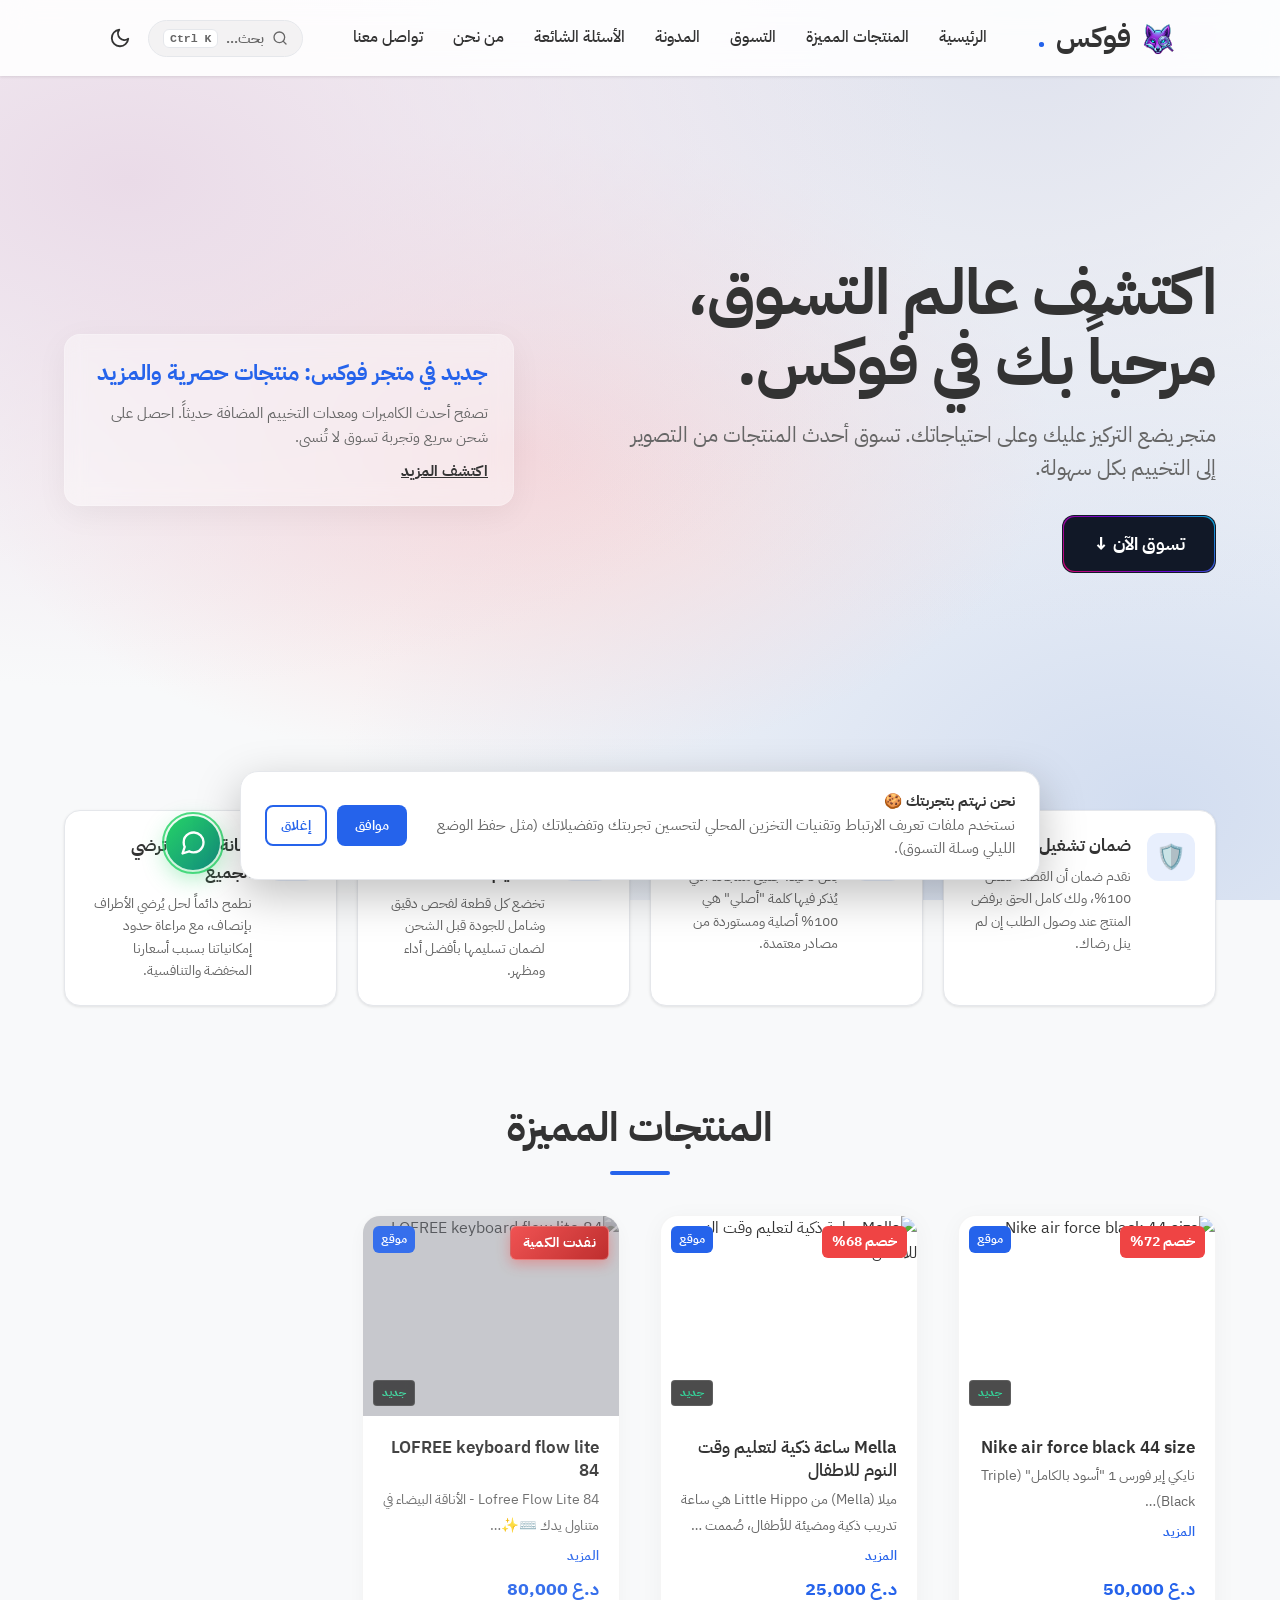
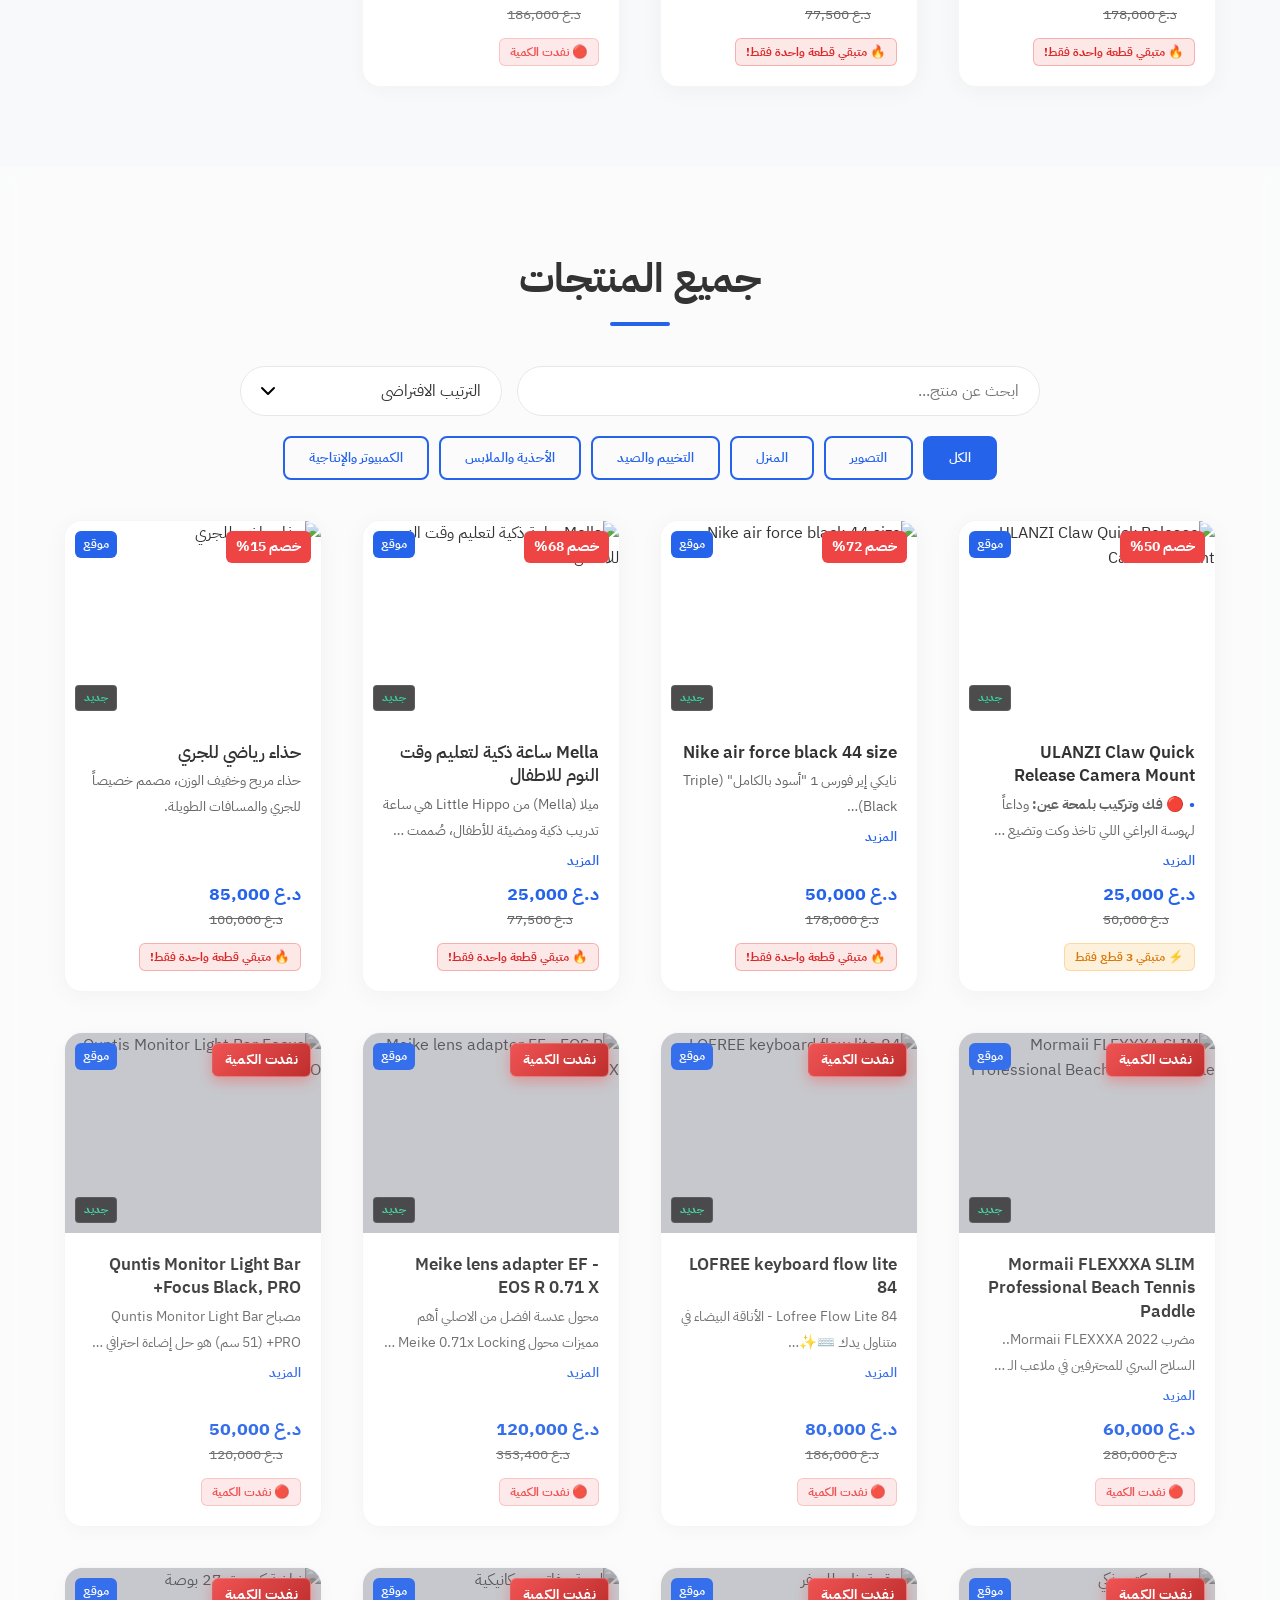
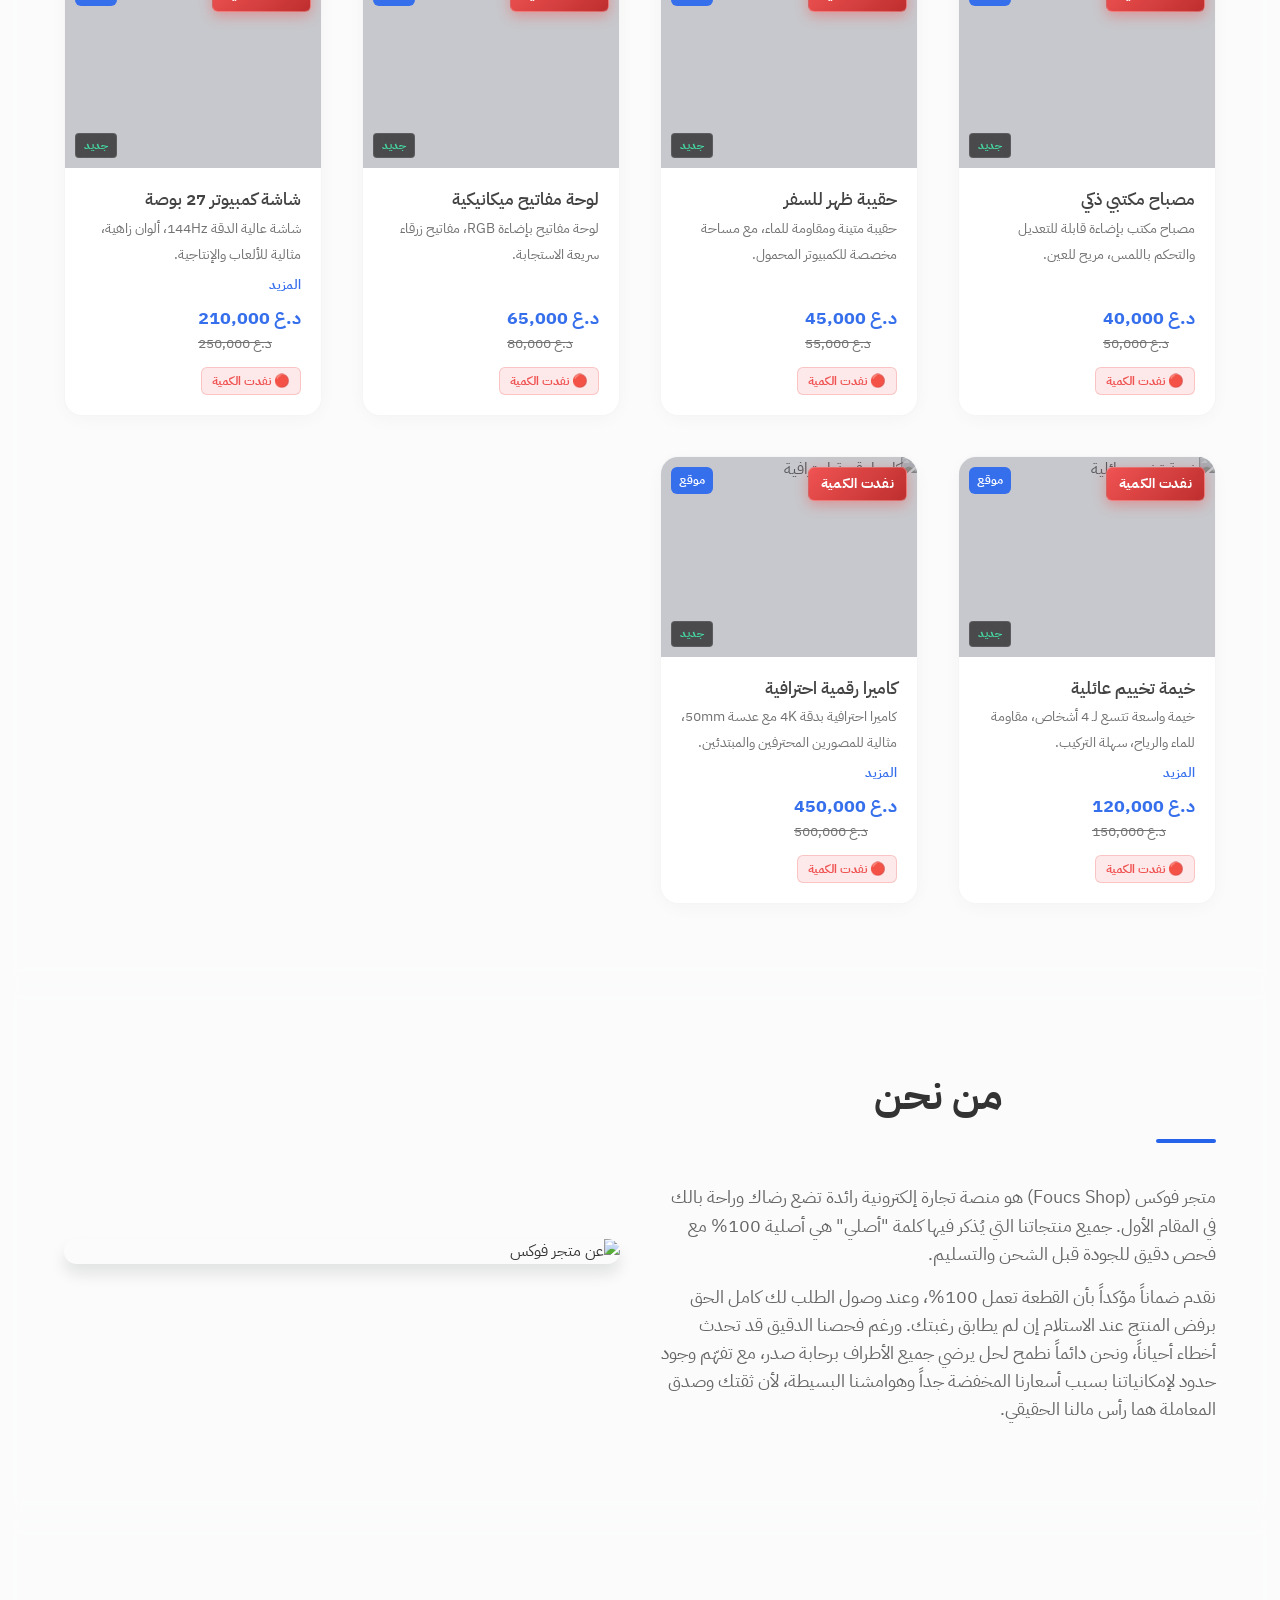
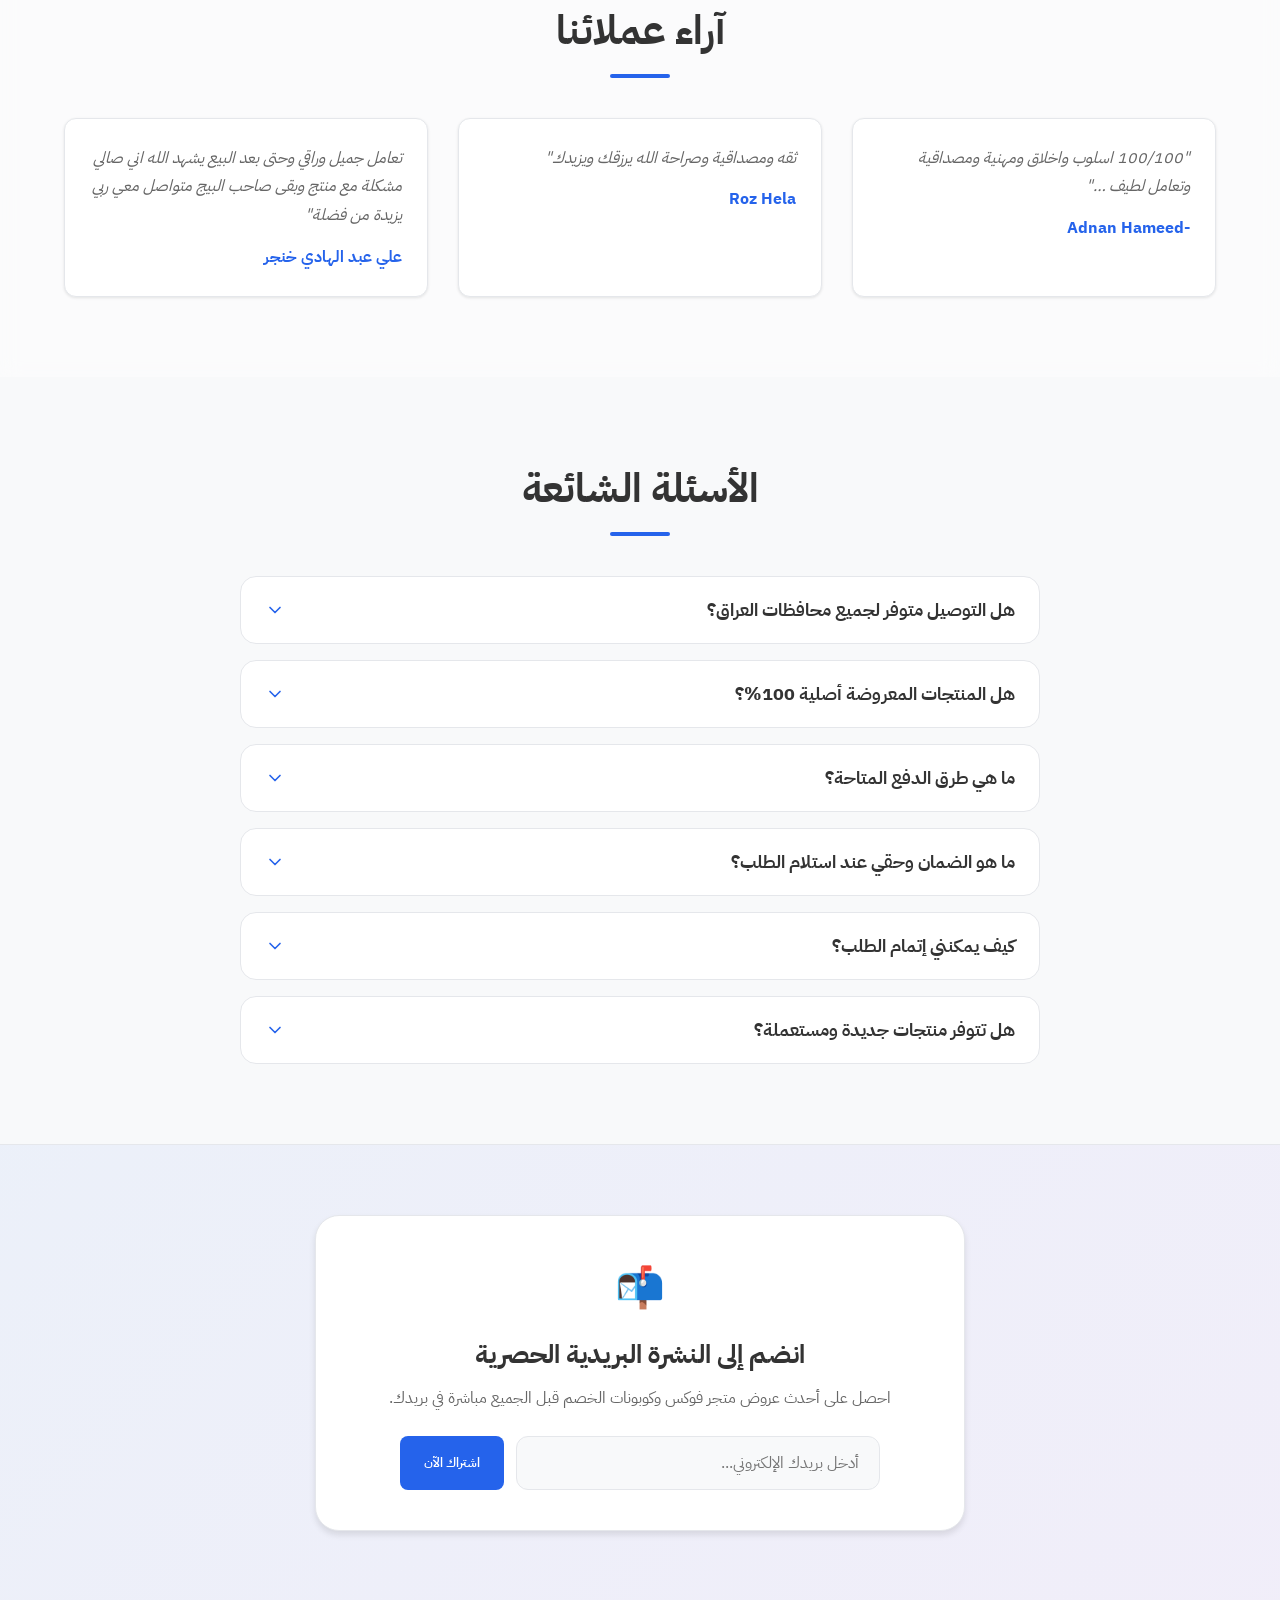
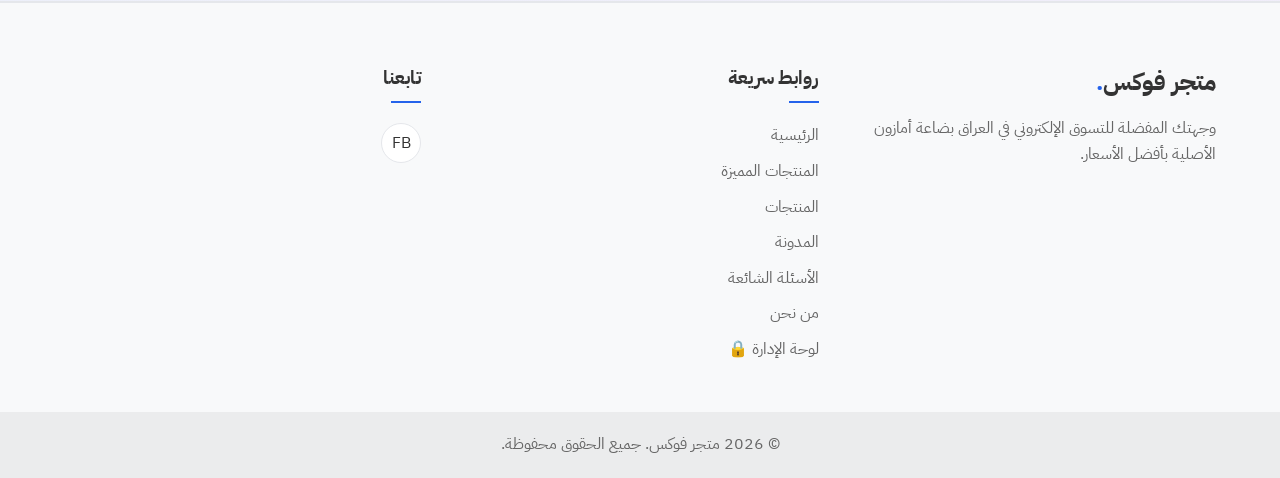
==== index.html @ 9ce16efd "Add files via upload" ====
<!DOCTYPE html>
<html lang="ar" dir="rtl">

<head>
    <meta charset="UTF-8">
    <meta name="viewport" content="width=device-width, initial-scale=1.0">
    <title>متجر فوكس | Foucs Shop</title>

    <!-- SEO & Open Graph Meta Tags -->
    <meta name="description" content="متجر فوكس - وجهتك الأولى للتسوق الإلكتروني للمنزل، التصوير، التخييم، والمزيد.">
    <meta property="og:title" content="متجر فوكس | Foucs Shop">
    <meta property="og:description" content="متجر فوكس - تسوق أفضل المنتجات بأفضل الأسعار.">
    <meta property="og:type" content="website">
    <meta property="og:url" content="https://simon-666.github.io/Focus-Shop/">
    <meta name="google-site-verification" content="uy8H8AykwFee5AGngwOMJOdWFexUXfs8b3LkNHMMaAo" />
    <meta property="og:image" content="https://images.unsplash.com/photo-1472851294608-062f824d29cc?auto=format&fit=crop&w=1200&q=80">

    <link rel="preconnect" href="https://fonts.googleapis.com">
    <link rel="preconnect" href="https://fonts.gstatic.com" crossorigin>
    <link href="https://fonts.googleapis.com/css2?family=IBM+Plex+Sans+Arabic:wght@300;400;500;600;700&display=swap" rel="stylesheet">
    <link rel="stylesheet" href="style.css">

    <!-- Favicon -->
    <link rel="icon" type="image/svg+xml" href="logo.svg">
    <link rel="shortcut icon" href="logo.svg">

    <!-- Inline Theme Script (Prevents flash) -->
    <script>
        (function() {
            var saved = localStorage.getItem('theme');
            if (saved) {
                document.documentElement.setAttribute('data-theme', saved);
            } else if (window.matchMedia && window.matchMedia('(prefers-color-scheme: dark)').matches) {
                document.documentElement.setAttribute('data-theme', 'dark');
            }
        })();
    </script>
</head>

<body>
    <!-- Skip to Content Link -->
    <a href="#main-content" class="skip-to-content">تخطي إلى المحتوى الرئيسي</a>

    <!-- Scroll Progress Bar -->
    <div id="scroll-progress" class="scroll-progress-bar"></div>

    <!-- Loading Overlay -->
    <div id="loader" class="loader-overlay">
        <div class="spinner"></div>
    </div>

    <!-- Navigation -->
    <nav class="navbar">
        <div class="nav-container">
            <a href="#" class="logo">
                <img src="logo.svg" alt="فوكس لوغو" class="nav-logo">
                فوكس<span>.</span>
            </a>

            <input type="checkbox" id="menu-toggle" class="menu-toggle">
            <label for="menu-toggle" class="hamburger" aria-label="القائمة الرئيسية">
                <span></span>
                <span></span>
                <span></span>
            </label>

            <ul class="nav-links">
                <li><a href="index.html#home">الرئيسية</a></li>
                <li><a href="index.html#featured">المنتجات المميزة</a></li>
                <li><a href="index.html#products">التسوق</a></li>
                <li><a href="blog.html">المدونة</a></li>
                <li><a href="#faq">الأسئلة الشائعة</a></li>
                <li><a href="#about">من نحن</a></li>
                <li><a href="https://wa.me/9647747597922" target="_blank" rel="noopener noreferrer">تواصل معنا</a></li>
            </ul>

            <div class="header-actions">
                <button id="search-trigger-btn" class="search-trigger-btn" aria-label="بحث شامل في الموقع">
                    <svg xmlns="http://www.w3.org/2000/svg" width="16" height="16" viewBox="0 0 24 24" fill="none" stroke="currentColor" stroke-width="2" stroke-linecap="round" stroke-linejoin="round">
                        <circle cx="11" cy="11" r="8"></circle>
                        <line x1="21" y1="21" x2="16.65" y2="16.65"></line>
                    </svg>
                    <span>بحث...</span>
                    <kbd class="search-shortcut-badge">Ctrl K</kbd>
                </button>

                <button id="theme-toggle" class="theme-btn" aria-label="تبديل الوضع الليلي">
                    <svg class="sun-icon" xmlns="http://www.w3.org/2000/svg" width="22" height="22" viewBox="0 0 24 24"
                        fill="none" stroke="currentColor" stroke-width="2" stroke-linecap="round" stroke-linejoin="round">
                        <circle cx="12" cy="12" r="5"></circle>
                        <line x1="12" y1="1" x2="12" y2="3"></line>
                        <line x1="12" y1="21" x2="12" y2="23"></line>
                        <line x1="4.22" y1="4.22" x2="5.64" y2="5.64"></line>
                        <line x1="18.36" y1="18.36" x2="19.78" y2="19.78"></line>
                        <line x1="1" y1="12" x2="3" y2="12"></line>
                        <line x1="21" y1="12" x2="23" y2="12"></line>
                        <line x1="4.22" y1="19.78" x2="5.64" y2="18.36"></line>
                        <line x1="18.36" y1="5.64" x2="19.78" y2="4.22"></line>
                    </svg>
                    <svg class="moon-icon" xmlns="http://www.w3.org/2000/svg" width="22" height="22" viewBox="0 0 24 24"
                        fill="none" stroke="currentColor" stroke-width="2" stroke-linecap="round" stroke-linejoin="round">
                        <path d="M21 12.79A9 9 0 1 1 11.21 3 7 7 0 0 0 21 12.79z"></path>
                    </svg>
                </button>
            </div>
        </div>
    </nav>

    <!-- Main Content Wrapper for Skip Link -->
    <main id="main-content">
        <!-- Hero Section -->
        <header id="home" class="hero">
        <div class="hero-container">
            <div class="hero-text">
                <div class="hero-content floating">
                    <h1>اكتشف عالم التسوق،<br>مرحباً بك في فوكس.</h1>
                    <p>متجر يضع التركيز عليك وعلى احتياجاتك. تسوق أحدث المنتجات من التصوير إلى التخييم بكل سهولة.</p>
                    <a href="#products" class="btn btn-glow">تسوق الآن <span>&darr;</span></a>
                </div>
            </div>

            <div class="announcement-banner">
                <h3>جديد في متجر فوكس: منتجات حصرية والمزيد</h3>
                <p>تصفح أحدث الكاميرات ومعدات التخييم المضافة حديثاً. احصل على شحن سريع وتجربة تسوق لا تُنسى.</p>
                <a href="#featured">اكتشف المزيد</a>
            </div>
        </div>
    </header>

    <!-- Trust & Guarantee Section -->
    <section class="trust-section">
        <div class="container">
            <div class="trust-grid">
                <div class="trust-card">
                    <div class="trust-icon-box">🛡️</div>
                    <div class="trust-card-body">
                        <h4>ضمان تشغيل 100%</h4>
                        <p>نقدم ضمان أن القطعة تعمل 100%، ولك كامل الحق برفض المنتج عند وصول الطلب إن لم ينل رضاك.</p>
                    </div>
                </div>
                <div class="trust-card">
                    <div class="trust-icon-box">💎</div>
                    <div class="trust-card-body">
                        <h4>أصلي 100% مضمون</h4>
                        <p>بكل تأكيد، جميع منتجاتنا التي يُذكر فيها كلمة "أصلي" هي 100% أصلية ومستوردة من مصادر معتمدة.</p>
                    </div>
                </div>
                <div class="trust-card">
                    <div class="trust-icon-box">🔍</div>
                    <div class="trust-card-body">
                        <h4>فحص دقيق قبل التسليم</h4>
                        <p>تخضع كل قطعة لفحص دقيق وشامل للجودة قبل الشحن لضمان تسليمها بأفضل أداء ومظهر.</p>
                    </div>
                </div>
                <div class="trust-card">
                    <div class="trust-icon-box">🤝</div>
                    <div class="trust-card-body">
                        <h4>أمانة وحلول ترضي الجميع</h4>
                        <p>نطمح دائماً لحل يُرضي الأطراف بإنصاف، مع مراعاة حدود إمكانياتنا بسبب أسعارنا المخفضة والتنافسية.</p>
                    </div>
                </div>
            </div>
        </div>
    </section>

    <!-- Featured Products -->
    <section id="featured" class="section">
        <div class="container">
            <h2 class="section-title">المنتجات المميزة</h2>
            <div id="featured-grid" class="products-grid featured-grid-static">
                <!-- Dynamically populated by JS -->
            </div>
        </div>
    </section>

    <!-- Main Products Section -->
    <section id="products" class="section bg-light">
        <div class="container">
            <h2 class="section-title">جميع المنتجات</h2>

            <!-- Filter & Search -->
            <div class="shop-controls">
                <div class="search-sort-container">
                    <div class="search-bar">
                        <input type="text" id="search-input" placeholder="ابحث عن منتج...">
                    </div>
                    <div class="sort-bar">
                        <select id="sort-select">
                            <option value="default">الترتيب الافتراضي</option>
                            <option value="price-asc">السعر: من الأقل للأعلى</option>
                            <option value="price-desc">السعر: من الأعلى للأقل</option>
                            <option value="date-desc">الأحدث أولاً</option>
                            <option value="date-asc">الأقدم أولاً</option>
                        </select>
                    </div>
                </div>
                <div id="category-filters" class="category-filters">
                    <!-- Categories added by JS -->
                </div>
            </div>

            <div id="main-products-grid" class="products-grid">
                <!-- Dynamically populated by JS -->
            </div>

            <div id="no-results" class="hidden" style="text-align: center; padding: 2rem; width: 100%;">
                <p>عذراً، لم يتم العثور على منتجات مطابقة لبحثك.</p>
            </div>
        </div>
    </section>

    <!-- About Section -->
    <section id="about" class="section bg-light">
        <div class="container about-container">
            <div class="about-text">
                <h2 class="section-title text-right">من نحن</h2>
                <p>متجر فوكس (Foucs Shop) هو منصة تجارة إلكترونية رائدة تضع رضاك وراحة بالك في المقام الأول. جميع منتجاتنا التي يُذكر فيها كلمة "أصلي" هي أصلية 100% مع فحص دقيق للجودة قبل الشحن والتسليم.</p>
                <p>نقدم ضماناً مؤكداً بأن القطعة تعمل 100%، وعند وصول الطلب لك كامل الحق برفض المنتج عند الاستلام إن لم يطابق رغبتك. ورغم فحصنا الدقيق قد تحدث أخطاء أحياناً، ونحن دائماً نطمح لحل يرضي جميع الأطراف برحابة صدر، مع تفهّم وجود حدود لإمكانياتنا بسبب أسعارنا المخفضة جداً وهوامشنا البسيطة، لأن ثقتك وصدق المعاملة هما رأس مالنا الحقيقي.</p>
            </div>
            <div class="about-image">
                <img src="https://images.unsplash.com/photo-1556742049-0cfed4f6a45d?auto=format&fit=crop&w=600&q=80"
                    alt="عن متجر فوكس" loading="lazy">
            </div>
        </div>
    </section>

    <!-- Testimonials Section -->
    <section id="testimonials" class="section bg-light">
        <div class="container">
            <h2 class="section-title">آراء عملائنا</h2>
            <div class="testimonials-grid">
                <div class="testimonial-card">
                    <p class="testimonial-text">"100/100 اسلوب واخلاق ومهنية ومصداقية وتعامل لطيف …"</p>
                    <div class="testimonial-author">-Adnan Hameed</div>
                </div>
                <div class="testimonial-card">
                    <p class="testimonial-text">ثقه ومصداقية وصراحة الله يرزقك ويزيدك"</p>
                    <div class="testimonial-author">Roz Hela</div>
                </div>
                <div class="testimonial-card">
                    <p class="testimonial-text">تعامل جميل وراقي وحتى بعد البيع يشهد الله اني صالي مشكلة مع منتج وبقى
                        صاحب البيج متواصل معي ربي يزيدة من فضلة"</p>
                    <div class="testimonial-author">علي عبد الهادي خنجر</div>
                </div>
            </div>
        </div>
    </section>

    <!-- FAQ Section -->
    <section id="faq" class="section faq-section">
        <div class="container">
            <h2 class="section-title">الأسئلة الشائعة</h2>
            <div class="faq-grid">
                <div class="faq-item" id="faq-1">
                    <button class="faq-question" aria-expanded="false">
                        <span>هل التوصيل متوفر لجميع محافظات العراق؟</span>
                        <svg class="faq-chevron" xmlns="http://www.w3.org/2000/svg" viewBox="0 0 24 24" fill="none" stroke="currentColor" stroke-width="2" stroke-linecap="round" stroke-linejoin="round">
                            <polyline points="6 9 12 15 18 9"></polyline>
                        </svg>
                    </button>
                    <div class="faq-answer">
                        <div class="faq-answer-inner">
                            نعم، نوفر توصيل سريع وموثوق لجميع محافظات العراق (بغداد، البصرة، أربيل، الموصل، السليمانية، كركوك، النجف، كربلاء، وباقي المحافظات) حتى باب منزلك.
                        </div>
                    </div>
                </div>

                <div class="faq-item" id="faq-2">
                    <button class="faq-question" aria-expanded="false">
                        <span>هل المنتجات المعروضة أصلية 100%؟</span>
                        <svg class="faq-chevron" xmlns="http://www.w3.org/2000/svg" viewBox="0 0 24 24" fill="none" stroke="currentColor" stroke-width="2" stroke-linecap="round" stroke-linejoin="round">
                            <polyline points="6 9 12 15 18 9"></polyline>
                        </svg>
                    </button>
                    <div class="faq-answer">
                        <div class="faq-answer-inner">
                            بكل تأكيد! جميع منتجاتنا التي يتم ذكر كلمة أصلي في مواصفاتها هي 100% أصلية، مع فحص دقيق للجودة قبل الشحن والتسليم لضمان حصولك على أفضل أداء.
                        </div>
                    </div>
                </div>

                <div class="faq-item" id="faq-3">
                    <button class="faq-question" aria-expanded="false">
                        <span>ما هي طرق الدفع المتاحة؟</span>
                        <svg class="faq-chevron" xmlns="http://www.w3.org/2000/svg" viewBox="0 0 24 24" fill="none" stroke="currentColor" stroke-width="2" stroke-linecap="round" stroke-linejoin="round">
                            <polyline points="6 9 12 15 18 9"></polyline>
                        </svg>
                    </button>
                    <div class="faq-answer">
                        <div class="faq-answer-inner">
                            الدفع عند الاستلام متاح لجميع الطلبات في كافة المحافظات لضمان راحة بالك، كما ندعم التحويل المالي عبر زين كاش (Zain Cash) والماستركارد.
                        </div>
                    </div>
                </div>

                <div class="faq-item" id="faq-4">
                    <button class="faq-question" aria-expanded="false">
                        <span>ما هو الضمان وحقي عند استلام الطلب؟</span>
                        <svg class="faq-chevron" xmlns="http://www.w3.org/2000/svg" viewBox="0 0 24 24" fill="none" stroke="currentColor" stroke-width="2" stroke-linecap="round" stroke-linejoin="round">
                            <polyline points="6 9 12 15 18 9"></polyline>
                        </svg>
                    </button>
                    <div class="faq-answer">
                        <div class="faq-answer-inner">
                            نقدم ضماناً حقيقياً أن القطعة تعمل 100%، وفي حال وصول الطلب لك كامل الحق برفض المنتج عند الاستلام إذا لم ينل رضاك. ورغم الفحص الدقيق قد تحدث أخطاء أحياناً؛ ونحن دائماً نطمح ونبادر لحل يرضي جميع الأطراف بإنصاف، مع تفهّم وجود حدود طبيعية لإمكانياتنا نظراً لأسعارنا التنافسية والمخفضة وهوامشنا البسيطة.
                        </div>
                    </div>
                </div>

                <div class="faq-item" id="faq-5">
                    <button class="faq-question" aria-expanded="false">
                        <span>كيف يمكنني إتمام الطلب؟</span>
                        <svg class="faq-chevron" xmlns="http://www.w3.org/2000/svg" viewBox="0 0 24 24" fill="none" stroke="currentColor" stroke-width="2" stroke-linecap="round" stroke-linejoin="round">
                            <polyline points="6 9 12 15 18 9"></polyline>
                        </svg>
                    </button>
                    <div class="faq-answer">
                        <div class="faq-answer-inner">
                            بكل سهولة، اضغط على أي كارت منتج للاطلاع على الصور والتفاصيل، ثم اضغط على زر "شراء الآن عبر واتساب"، وسيتواصل معك فريق خدمة العملاء فوراً لتأكيد العنوان والشحن.
                        </div>
                    </div>
                </div>

                <div class="faq-item" id="faq-6">
                    <button class="faq-question" aria-expanded="false">
                        <span>هل تتوفر منتجات جديدة ومستعملة؟</span>
                        <svg class="faq-chevron" xmlns="http://www.w3.org/2000/svg" viewBox="0 0 24 24" fill="none" stroke="currentColor" stroke-width="2" stroke-linecap="round" stroke-linejoin="round">
                            <polyline points="6 9 12 15 18 9"></polyline>
                        </svg>
                    </button>
                    <div class="faq-answer">
                        <div class="faq-answer-inner">
                            نعم، نوضح حالة كل قطعة بدقة عبر شارات ملونة (جديد / مستخدم) مع ذكر نسبة النظافة وفترة الاستخدام بكل أمانة وشفافية.
                        </div>
                    </div>
                </div>
            </div>
        </div>
    </section>

    <!-- Newsletter Section -->
    <section class="newsletter-section">
        <div class="container">
            <div class="newsletter-card">
                <span class="newsletter-icon">📬</span>
                <h3>انضم إلى النشرة البريدية الحصرية</h3>
                <p>احصل على أحدث عروض متجر فوكس وكوبونات الخصم قبل الجميع مباشرة في بريدك.</p>
                <form id="newsletter-form" class="newsletter-form">
                    <input type="email" id="newsletter-email" class="newsletter-input" placeholder="أدخل بريدك الإلكتروني..." required>
                    <button type="submit" class="btn btn-primary">اشتراك الآن</button>
                </form>
                <div id="newsletter-success" class="newsletter-success"></div>
            </div>
        </div>
    </section>
    </main>

    <!-- Footer -->
    <footer id="contact" class="footer">
        <div class="container footer-content">
            <div class="footer-info">
                <h3>متجر فوكس<span>.</span></h3>
                <p>وجهتك المفضلة للتسوق الإلكتروني في العراق بضاعة أمازون الأصلية بأفضل الأسعار.</p>
            </div>
            <div class="footer-links">
                <h4>روابط سريعة</h4>
                <ul>
                    <li><a href="#home">الرئيسية</a></li>
                    <li><a href="#featured">المنتجات المميزة</a></li>
                    <li><a href="#products">المنتجات</a></li>
                    <li><a href="blog.html">المدونة</a></li>
                    <li><a href="#faq">الأسئلة الشائعة</a></li>
                    <li><a href="#about">من نحن</a></li>
                    <li><a href="javascript:void(0)" onclick="openAdminModal()">لوحة الإدارة 🔒</a></li>
                </ul>
            </div>
            <div class="footer-social">
                <h4>تابعنا</h4>
                <div class="social-icons">
                    <a href="https://www.facebook.com/profile.php?id=61577430766611" target="_blank"
                        rel="noopener noreferrer" aria-label="Facebook">FB</a>
                </div>
            </div>
        </div>
        <div class="footer-bottom">
            <p>&copy; 2026 متجر فوكس. جميع الحقوق محفوظة.</p>
        </div>
    </footer>

    <!-- Back to top button -->
    <a href="#" id="back-to-top" class="back-to-top" aria-label="العودة للأعلى">
        <svg xmlns="http://www.w3.org/2000/svg" width="24" height="24" viewBox="0 0 24 24" fill="none"
            stroke="currentColor" stroke-width="2" stroke-linecap="round" stroke-linejoin="round">
            <path d="M18 15l-6-6-6 6" />
        </svg>
    </a>

    <!-- Floating Contact Button (FAB) -->
    <div id="floating-contact-container" class="floating-contact-container">
        <button id="floating-contact-btn" class="floating-contact-btn" aria-label="تواصل معنا">
            <svg xmlns="http://www.w3.org/2000/svg" width="28" height="28" viewBox="0 0 24 24" fill="none" stroke="currentColor" stroke-width="2" stroke-linecap="round" stroke-linejoin="round">
                <path d="M21 11.5a8.38 8.38 0 0 1-.9 3.8 8.5 8.5 0 0 1-7.6 4.7 8.38 8.38 0 0 1-3.8-.9L3 21l1.9-5.7a8.38 8.38 0 0 1-.9-3.8 8.5 8.5 0 0 1 4.7-7.6 8.38 8.38 0 0 1 3.8-.9h.5a8.48 8.48 0 0 1 8 8v.5z"></path>
            </svg>
        </button>
        <div class="floating-contact-menu">
            <a href="https://wa.me/9647747597922" target="_blank" rel="noopener noreferrer" class="contact-menu-item">
                <span>💬 واتساب فوكس</span>
            </a>
            <a href="tel:+9647747597922" class="contact-menu-item">
                <span>📞 اتصال مباشر</span>
            </a>
            <a href="https://www.facebook.com/profile.php?id=61577430766611" target="_blank" rel="noopener noreferrer" class="contact-menu-item">
                <span>📘 صفحة فيسبوك</span>
            </a>
        </div>
    </div>

    <!-- Cookie Consent Banner -->
    <div id="cookie-banner" class="cookie-banner">
        <div class="cookie-banner-text">
            <strong>نحن نهتم بتجربتك 🍪</strong><br>
            نستخدم ملفات تعريف الارتباط وتقنيات التخزين المحلي لتحسين تجربتك وتفضيلاتك (مثل حفظ الوضع الليلي وسلة التسوق).
        </div>
        <div class="cookie-banner-actions">
            <button id="accept-cookie-btn" class="btn btn-primary" style="padding: 8px 18px; font-size: 0.88rem;">موافق</button>
            <button id="dismiss-cookie-btn" class="btn btn-outline" style="padding: 8px 14px; font-size: 0.88rem;">إغلاق</button>
        </div>
    </div>

    <!-- Full Site Search Modal (Omnibar) -->
    <div id="search-modal-overlay" class="search-modal-overlay"></div>
    <div id="search-modal" class="search-modal" role="dialog" aria-modal="true" aria-label="بحث شامل في الموقع">
        <div class="search-modal-header">
            <svg xmlns="http://www.w3.org/2000/svg" width="22" height="22" viewBox="0 0 24 24" fill="none" stroke="currentColor" stroke-width="2" stroke-linecap="round" stroke-linejoin="round">
                <circle cx="11" cy="11" r="8"></circle>
                <line x1="21" y1="21" x2="16.65" y2="16.65"></line>
            </svg>
            <input type="text" id="search-modal-input" class="search-modal-input" placeholder="ابحث في المنتجات، المقالات، والأسئلة الشائعة..." autocomplete="off">
            <button id="search-modal-close" class="search-modal-close" aria-label="إغلاق">✕</button>
        </div>
        <div id="search-modal-results" class="search-modal-results">
            <!-- Dynamically populated -->
        </div>
    </div>

    <!-- Admin Access Modal with Password Visibility Toggle -->
    <div id="admin-modal-overlay" class="confirm-modal-overlay">
        <div class="confirm-modal-box">
            <div class="confirm-icon-wrap" style="background: rgba(37,99,235,0.12); color: var(--primary-color);">
                <svg xmlns="http://www.w3.org/2000/svg" width="30" height="30" viewBox="0 0 24 24" fill="none" stroke="currentColor" stroke-width="2" stroke-linecap="round" stroke-linejoin="round">
                    <rect x="3" y="11" width="18" height="11" rx="2" ry="2"></rect>
                    <path d="M7 11V7a5 5 0 0 1 10 0v4"></path>
                </svg>
            </div>
            <h3 class="confirm-modal-title">تسجيل دخول الإدارة</h3>
            <p class="confirm-modal-desc">أدخل كلمة المرور للوصول إلى لوحة التحكم بالمنتجات والمدونة:</p>
            <div class="form-group" style="margin-bottom: 20px;">
                <div class="password-field-wrapper">
                    <input type="password" id="admin-pass-input" class="newsletter-input" placeholder="كلمة مرور المدير..." style="direction: ltr; text-align: left;">
                    <button type="button" class="password-toggle-btn" aria-label="إظهار كلمة المرور">
                        <svg xmlns="http://www.w3.org/2000/svg" width="18" height="18" viewBox="0 0 24 24" fill="none" stroke="currentColor" stroke-width="2" stroke-linecap="round" stroke-linejoin="round">
                            <path d="M1 12s4-8 11-8 11 8 11 8-4 8-11 8-11-8-11-8z"/>
                            <circle cx="12" cy="12" r="3"/>
                        </svg>
                    </button>
                </div>
            </div>
            <div class="confirm-modal-actions">
                <button type="button" id="admin-login-submit" class="btn btn-primary" style="flex:1;">دخول</button>
                <button type="button" onclick="closeAdminModal()" class="btn btn-outline" style="flex:1;">إلغاء</button>
            </div>
        </div>
    </div>

    <script>
        function openAdminModal() {
            var overlay = document.getElementById('admin-modal-overlay');
            if (overlay) {
                overlay.classList.add('active');
                document.body.style.overflow = 'hidden';
                var passInput = document.getElementById('admin-pass-input');
                if (passInput) {
                    passInput.value = '';
                    setTimeout(function() { passInput.focus(); }, 60);
                }
                if (window.initPasswordToggles) window.initPasswordToggles();
            }
        }
        function closeAdminModal() {
            var overlay = document.getElementById('admin-modal-overlay');
            if (overlay) {
                overlay.classList.remove('active');
                document.body.style.overflow = '';
            }
        }
        document.addEventListener('DOMContentLoaded', function() {
            var submitBtn = document.getElementById('admin-login-submit');
            var passInput = document.getElementById('admin-pass-input');
            if (submitBtn && passInput) {
                function checkPass() {
                    // Quick check or direct access
                    if (passInput.value === 'admin' || passInput.value === '1234' || passInput.value === 'focus' || passInput.value === '') {
                        window.location.href = 'admin/index.html';
                    } else {
                        alert('كلمة المرور غير صحيحة.');
                    }
                }
                submitBtn.addEventListener('click', checkPass);
                passInput.addEventListener('keydown', function(e) {
                    if (e.key === 'Enter') checkPass();
                });
            }
        });
    </script>

    <!-- Product Detail Popup -->
    <div id="product-popup-overlay" class="popup-overlay"></div>
    <div id="product-popup" class="product-popup" role="dialog" aria-modal="true"></div>

    <!-- Scripts -->
    <script src="products.js"></script>
    <script src="blogs.js"></script>
    <script src="script.js"></script>
</body>

</html>
---- style.css ----
/* ==============================
   CSS Variables & Theming
   ============================== */
:root {
    /* Light Mode (Default) */
    --bg-color: #ffffff;
    --bg-alt: #f8f9fa;
    --text-main: #333333;
    --text-muted: #666666;
    --primary-color: #2563eb;
    --primary-hover: #1d4ed8;
    --secondary-color: #10b981;
    --card-bg: #ffffff;
    --border-color: #e5e7eb;
    --shadow-sm: 0 1px 3px rgba(0, 0, 0, 0.1);
    --shadow-md: 0 4px 6px rgba(0, 0, 0, 0.1);
    --shadow-lg: 0 10px 15px rgba(0, 0, 0, 0.1);
    --transition: all 0.3s ease;
    --hero-bg: radial-gradient(at 10% 20%, rgba(234, 219, 232, 1) 0px, transparent 50%),
               radial-gradient(at 80% 0%, rgba(222, 225, 237, 1) 0px, transparent 50%),
               radial-gradient(at 40% 50%, rgba(246, 213, 215, 1) 0px, transparent 50%),
               radial-gradient(at 90% 90%, rgba(210, 221, 240, 1) 0px, transparent 50%),
               #f8f9fa;
}

[data-theme="dark"] {
    /* Dark Mode */
    --bg-color: #111827;
    --bg-alt: #1f2937;
    --text-main: #f9fafb;
    --text-muted: #9ca3af;
    --primary-color: #3b82f6;
    --primary-hover: #60a5fa;
    --secondary-color: #34d399;
    --card-bg: #1f2937;
    --border-color: #374151;
    --shadow-sm: 0 1px 3px rgba(0, 0, 0, 0.3);
    --shadow-md: 0 4px 6px rgba(0, 0, 0, 0.4);
    --shadow-lg: 0 10px 15px rgba(0, 0, 0, 0.5);
    --hero-bg: radial-gradient(at 10% 20%, rgba(49, 39, 74, 1) 0px, transparent 50%),
               radial-gradient(at 80% 0%, rgba(35, 43, 66, 1) 0px, transparent 50%),
               radial-gradient(at 40% 50%, rgba(68, 38, 55, 1) 0px, transparent 50%),
               radial-gradient(at 90% 90%, rgba(25, 41, 64, 1) 0px, transparent 50%),
               #111827;
}

/* ==============================
   Base Styles & Reset
   ============================== */
* {
    margin: 0;
    padding: 0;
    box-sizing: border-box;
    font-family: 'IBM Plex Sans Arabic', sans-serif;
}

html {
    scroll-behavior: smooth;
}

body {
    background: var(--hero-bg);
    background-attachment: fixed;
    color: var(--text-main);
    line-height: 1.6;
    transition: background var(--transition), color var(--transition);
}

a {
    text-decoration: none;
    color: inherit;
}

ul {
    list-style: none;
}

img {
    max-width: 100%;
    height: auto;
    display: block;
}

.container {
    width: 90%;
    max-width: 1200px;
    margin: 0 auto;
}

.section {
    padding: 80px 0;
}

.section-title {
    text-align: center;
    font-size: 2.5rem;
    margin-bottom: 40px;
    font-weight: 700;
    position: relative;
    padding-bottom: 15px;
    font-family: 'IBM Plex Sans Arabic', sans-serif;
}

.section-title::after {
    content: '';
    position: absolute;
    bottom: 0;
    left: 50%;
    transform: translateX(-50%);
    width: 60px;
    height: 4px;
    background-color: var(--primary-color);
    border-radius: 2px;
}

.section-title.text-right::after {
    left: auto;
    right: 0;
    transform: none;
}

.bg-light {
    background: rgba(255, 255, 255, 0.4);
    backdrop-filter: blur(10px);
    -webkit-backdrop-filter: blur(10px);
}

[data-theme="dark"] .bg-light {
    background: rgba(0, 0, 0, 0.2);
}

/* ==============================
   Elegant Animations
   ============================== */
.reveal {
    opacity: 0;
    transform: translateY(30px);
    transition: opacity 0.8s ease, transform 0.8s cubic-bezier(0.16, 1, 0.3, 1);
    visibility: hidden; /* Added to prevent interaction while hidden */
}

.reveal.reveal-visible {
    opacity: 1;
    transform: translateY(0);
    visibility: visible;
}

.delay-1 { transition-delay: 0.1s; }
.delay-2 { transition-delay: 0.2s; }
.delay-3 { transition-delay: 0.3s; }
.delay-4 { transition-delay: 0.4s; }

@keyframes floating {
    0% { transform: translateY(0px); }
    50% { transform: translateY(-10px); }
    100% { transform: translateY(0px); }
}

.floating {
    animation: floating 3s ease-in-out infinite;
}

.hover-lift {
    transition: transform 0.3s ease, box-shadow 0.3s ease;
}

.hover-lift:hover {
    transform: translateY(-5px);
    box-shadow: var(--shadow-lg);
}


.hidden {
    display: none !important;
}

/* ==============================
   Buttons
   ============================== */
.btn {
    display: inline-block;
    padding: 10px 24px;
    border-radius: 8px;
    font-weight: 600;
    text-align: center;
    cursor: pointer;
    transition: var(--transition);
    border: none;
}

.btn-primary {
    background-color: var(--primary-color);
    color: white;
}

.btn-primary:hover {
    background-color: var(--primary-hover);
    transform: translateY(-2px);
    box-shadow: var(--shadow-md);
}

.btn-glow {
    background: #111827;
    color: white;
    border: 1px solid transparent;
    border-radius: 12px;
    padding: 14px 30px;
    font-weight: 700;
    font-size: 1.1rem;
    position: relative;
    z-index: 1;
    overflow: hidden;
}

.btn-glow::before {
    content: '';
    position: absolute;
    top: -2px; left: -2px; right: -2px; bottom: -2px;
    background: linear-gradient(45deg, #ff007a, #7a00ff, #00d2ff);
    z-index: -1;
    border-radius: 14px;
    transition: opacity 0.3s;
    opacity: 0.8;
}

.btn-glow::after {
    content: '';
    position: absolute;
    top: 1px; left: 1px; right: 1px; bottom: 1px;
    background: #111827;
    border-radius: 11px;
    z-index: -1;
    transition: background 0.3s;
}

.btn-glow:hover::before {
    opacity: 1;
}

.btn-glow:hover::after {
    background: #1f2937;
}

[data-theme="dark"] .btn-glow {
    background: #f9fafb;
    color: #111827;
}

[data-theme="dark"] .btn-glow::after {
    background: #f9fafb;
}

[data-theme="dark"] .btn-glow:hover::after {
    background: #e5e7eb;
}

.btn-outline {
    background-color: transparent;
    border: 2px solid var(--primary-color);
    color: var(--primary-color);
}

.btn-outline:hover,
.btn-outline.active {
    background-color: var(--primary-color);
    color: white;
}

/* ==============================
   Loader
   ============================== */
.loader-overlay {
    position: fixed;
    top: 0;
    left: 0;
    width: 100%;
    height: 100%;
    background-color: var(--bg-color);
    display: flex;
    justify-content: center;
    align-items: center;
    z-index: 9999;
    transition: opacity 0.5s ease;
}

.spinner {
    width: 50px;
    height: 50px;
    border: 5px solid var(--border-color);
    border-top-color: var(--primary-color);
    border-radius: 50%;
    animation: spin 1s linear infinite;
}

@keyframes spin {
    to {
        transform: rotate(360deg);
    }
}

/* ==============================
   Navigation
   ============================== */
.navbar {
    position: fixed;
    top: 0;
    left: 0;
    width: 100%;
    background-color: rgba(255, 255, 255, 0.88);
    backdrop-filter: blur(14px);
    -webkit-backdrop-filter: blur(14px);
    box-shadow: var(--shadow-sm);
    z-index: 1000;
    transition: background-color var(--transition), box-shadow var(--transition), padding var(--transition);
}

[data-theme="dark"] .navbar {
    background-color: rgba(17, 24, 39, 0.88);
}

.navbar.scrolled {
    box-shadow: 0 4px 20px rgba(0, 0, 0, 0.12);
}

.nav-container {
    display: flex;
    justify-content: space-between;
    align-items: center;
    padding: 15px 5%;
    max-width: 1200px;
    margin: 0 auto;
}

.logo {
    font-size: 1.8rem;
    font-weight: 800;
    color: var(--text-main);
    display: flex;
    align-items: center;
    gap: 10px;
}

.nav-logo {
    height: 35px;
    width: auto;
    object-fit: contain;
}

.logo span {
    color: var(--primary-color);
}

.nav-links {
    display: flex;
    gap: 30px;
    align-items: center;
}

.nav-links a {
    font-weight: 500;
    transition: color var(--transition);
}

.nav-links a:hover {
    color: var(--primary-color);
}

/* Mobile Menu Toggle & Hamburger (CSS Only) */
.menu-toggle {
    display: none;
}

.hamburger {
    display: none;
    flex-direction: column;
    justify-content: space-between;
    width: 30px;
    height: 21px;
    cursor: pointer;
    z-index: 1001;
}

.hamburger span {
    display: block;
    height: 3px;
    width: 100%;
    background-color: var(--text-main);
    border-radius: 3px;
    transition: var(--transition);
}

/* Theme Toggle Button */
.theme-btn {
    background: none;
    border: none;
    color: var(--text-main);
    cursor: pointer;
    display: flex;
    align-items: center;
    justify-content: center;
    padding: 5px;
}

[data-theme="dark"] .moon-icon {
    display: none;
}

[data-theme="light"] .sun-icon {
    display: none;
}

:root:not([data-theme="dark"]) .sun-icon {
    display: none;
}

/* ==============================
   Hero Section
   ============================== */
.hero {
    min-height: 80vh;
    display: flex;
    align-items: center;
    justify-content: center;
    text-align: right;
    background: transparent;
    color: var(--text-main);
    padding: 0 5%;
    margin-top: 60px;
    /* Offset for navbar */
    position: relative;
    overflow: hidden;
}

.hero-container {
    display: flex;
    flex-direction: column;
    align-items: flex-start;
    max-width: 1200px;
    width: 100%;
    gap: 30px;
}

@media (min-width: 992px) {
    .hero-container {
        flex-direction: row;
        align-items: center;
        justify-content: space-between;
    }
}

.hero-text {
    flex: 1;
    max-width: 600px;
}

.hero-content h1 {
    font-size: clamp(3rem, 5vw, 5.5rem);
    font-weight: 800;
    line-height: 1.1;
    margin-bottom: 20px;
    letter-spacing: -1px;
    animation: fadeInDown 1s ease;
    color: var(--text-main);
}

.hero-content p {
    font-size: 1.3rem;
    margin-bottom: 30px;
    color: var(--text-muted);
    animation: fadeInUp 1s ease 0.3s backwards;
}

.announcement-banner {
    background: rgba(255, 255, 255, 0.4);
    backdrop-filter: blur(10px);
    -webkit-backdrop-filter: blur(10px);
    border: 1px solid rgba(255, 255, 255, 0.2);
    padding: 20px 25px;
    border-radius: 16px;
    flex: 1;
    max-width: 450px;
    box-shadow: 0 8px 32px rgba(0, 0, 0, 0.05);
    animation: fadeInUp 1s ease 0.5s backwards;
    text-align: right;
}

[data-theme="dark"] .announcement-banner {
    background: rgba(0, 0, 0, 0.4);
    border: 1px solid rgba(255, 255, 255, 0.05);
}

.announcement-banner h3 {
    color: var(--primary-color);
    margin-bottom: 10px;
    font-family: 'IBM Plex Sans Arabic', sans-serif;
    font-size: 1.4rem;
}

.announcement-banner p {
    font-size: 0.95rem;
    color: var(--text-muted);
    margin-bottom: 10px;
}

.announcement-banner a {
    color: var(--text-main);
    font-weight: 700;
    text-decoration: underline;
    font-size: 0.95rem;
}

@keyframes fadeInDown {
    from {
        opacity: 0;
        transform: translateY(-30px);
    }

    to {
        opacity: 1;
        transform: translateY(0);
    }
}

@keyframes fadeInUp {
    from {
        opacity: 0;
        transform: translateY(30px);
    }

    to {
        opacity: 1;
        transform: translateY(0);
    }
}

/* ==============================
   Trust & Guarantee Section
   ============================== */
.trust-section {
    padding: 30px 0 10px;
}

.trust-grid {
    display: grid;
    grid-template-columns: repeat(1, 1fr);
    gap: 20px;
}

@media (min-width: 640px) {
    .trust-grid {
        grid-template-columns: repeat(2, 1fr);
    }
}

@media (min-width: 1024px) {
    .trust-grid {
        grid-template-columns: repeat(4, 1fr);
    }
}

.trust-card {
    background: var(--card-bg);
    border: 1px solid var(--border-color);
    border-radius: 16px;
    padding: 22px 20px;
    display: flex;
    align-items: flex-start;
    gap: 16px;
    box-shadow: var(--shadow-sm);
    transition: transform 0.3s ease, box-shadow 0.3s ease, border-color 0.3s ease;
}

.trust-card:hover {
    transform: translateY(-4px);
    box-shadow: var(--shadow-md);
    border-color: var(--primary-color);
}

.trust-icon-box {
    width: 48px;
    height: 48px;
    border-radius: 12px;
    background: rgba(37, 99, 235, 0.1);
    color: var(--primary-color);
    display: flex;
    align-items: center;
    justify-content: center;
    font-size: 1.5rem;
    flex-shrink: 0;
}

[data-theme="dark"] .trust-icon-box {
    background: rgba(59, 130, 246, 0.18);
}

.trust-card-body h4 {
    font-size: 1.05rem;
    font-weight: 700;
    margin-bottom: 6px;
    color: var(--text-main);
}

.trust-card-body p {
    font-size: 0.88rem;
    color: var(--text-muted);
    line-height: 1.6;
}

/* Guarantee badge inside Product Popup */
.popup-guarantee-badge {
    background: linear-gradient(135deg, rgba(16, 185, 129, 0.08), rgba(37, 99, 235, 0.08));
    border: 1px solid rgba(16, 185, 129, 0.25);
    border-radius: 12px;
    padding: 12px 14px;
    display: flex;
    align-items: center;
    gap: 12px;
    font-size: 0.86rem;
    line-height: 1.55;
    color: var(--text-main);
}

.popup-guarantee-badge strong {
    color: #059669;
}

[data-theme="dark"] .popup-guarantee-badge {
    background: linear-gradient(135deg, rgba(16, 185, 129, 0.15), rgba(59, 130, 246, 0.15));
    border-color: rgba(52, 211, 153, 0.3);
}

[data-theme="dark"] .popup-guarantee-badge strong {
    color: #34d399;
}

/* ==============================
   Products Section
   ============================== */
.shop-controls {
    display: flex;
    flex-direction: column;
    gap: 20px;
    margin-bottom: 40px;
}

.search-sort-container {
    display: flex;
    gap: 15px;
    width: 100%;
    max-width: 800px;
    margin: 0 auto;
}

.search-bar {
    flex: 2;
    max-width: none;
    margin: 0;
}

.sort-bar {
    flex: 1;
}

.search-bar input,
.sort-bar select {
    width: 100%;
    padding: 12px 20px;
    border: 1px solid var(--border-color);
    border-radius: 25px;
    background-color: var(--card-bg);
    color: var(--text-main);
    font-size: 1rem;
    outline: none;
    transition: var(--transition);
}

.sort-bar select {
    cursor: pointer;
    appearance: none;
    background-image: url("data:image/svg+xml,%3Csvg xmlns='http://www.w3.org/2000/svg' width='24' height='24' viewBox='0 0 24 24' fill='none' stroke='currentColor' stroke-width='2' stroke-linecap='round' stroke-linejoin='round'%3E%3Cpath d='m6 9 6 6 6-6'/%3E%3C/svg%3E");
    background-repeat: no-repeat;
    background-position: left 15px center;
    padding-left: 45px;
}

.search-bar input:focus,
.sort-bar select:focus {
    border-color: var(--primary-color);
    box-shadow: 0 0 0 3px rgba(37, 99, 235, 0.2);
}

@media (max-width: 640px) {
    .search-sort-container {
        flex-direction: column;
    }
}

.category-filters {
    display: flex;
    flex-wrap: wrap;
    justify-content: center;
    gap: 10px;
}

/* CSS Grid for Products */
.products-grid {
    display: grid;
    grid-template-columns: repeat(1, 1fr);
    gap: 40px;
}

@media (min-width: 640px) {
    .products-grid {
        grid-template-columns: repeat(2, 1fr);
    }
}

@media (min-width: 992px) {
    .products-grid {
        grid-template-columns: repeat(3, 1fr);
    }
}

@media (min-width: 1200px) {
    .products-grid {
        grid-template-columns: repeat(4, 1fr);
    }
}

/* Featured Grid Static (rotates every 4s with fade) */
.featured-grid-static {
    opacity: 1;
    transition: opacity 0.5s ease;
}

/* Limit to 3 columns max for featured */
@media (min-width: 1200px) {
    .featured-grid-static {
        grid-template-columns: repeat(4, 1fr);
        max-width: 1200px;
        margin: 0 auto;
    }
}




/* Product Card */
.product-card {
    background-color: var(--card-bg);
    border-radius: 18px;
    overflow: hidden;
    box-shadow: 0 4px 24px rgba(0, 0, 0, 0.04);
    transition: var(--transition);
    border: 1px solid rgba(0, 0, 0, 0.04);
    display: flex;
    flex-direction: column;
    height: 100%;
}

.product-card:hover {
    transform: translateY(-4px);
    box-shadow: 0 12px 32px rgba(0, 0, 0, 0.08);
}

.product-image {
    width: 100%;
    height: 200px;
    overflow: hidden;
    position: relative;
    background-color: transparent;
}

.product-image img {
    width: 100%;
    height: 100%;
    object-fit: cover;
    transition: transform 0.5s ease;
}

.product-image.no-crop {
    background-color: #ffffff;
    display: flex;
    align-items: center;
    justify-content: center;
}

.product-image.no-crop img {
    object-fit: contain;
}

.product-card:hover .product-image img {
    transform: scale(1.05);
}

.product-info {
    padding: 20px;
    display: flex;
    flex-direction: column;
    flex-grow: 1;
}

.product-title {
    font-size: 1.05rem;
    font-weight: 600;
    margin-bottom: 4px;
    line-height: 1.4;
    word-break: break-word;
}

.product-desc {
    color: var(--text-muted);
    font-size: 0.9rem;
    line-height: 1.8;
    margin-bottom: 4px;
    display: -webkit-box;
    -webkit-line-clamp: 2;
    -webkit-box-orient: vertical;
    overflow: hidden;
    white-space: pre-wrap;
}

.product-desc.expanded {
    -webkit-line-clamp: unset;
}

.read-more-btn {
    background: none;
    border: none;
    color: var(--primary-color);
    cursor: pointer;
    padding: 0;
    font-size: 0.8rem;
    font-weight: 600;
    margin-bottom: 10px;
    text-align: right;
}

.product-meta {
    display: flex;
    flex-direction: column;
    align-items: flex-start;
    gap: 6px;
    margin-top: auto;
    width: 100%;
}

.product-price {
    font-size: 1.1rem;
    font-weight: 700;
    color: var(--primary-color);
    direction: ltr;
}

.no-results {
    text-align: center;
    padding: 40px;
    font-size: 1.2rem;
    color: var(--text-muted);
}

/* ==============================
   About Section
   ============================== */
.about-container {
    display: flex;
    flex-direction: column;
    gap: 40px;
    align-items: center;
}

@media (min-width: 768px) {
    .about-container {
        flex-direction: row;
    }

    .about-text,
    .about-image {
        flex: 1;
    }
}

.about-text p {
    margin-bottom: 15px;
    font-size: 1.1rem;
    color: var(--text-muted);
}

.about-image img {
    border-radius: 15px;
    box-shadow: var(--shadow-lg);
}

/* ==============================
   Footer
   ============================== */
.footer {
    background-color: var(--bg-alt);
    border-top: 1px solid var(--border-color);
    padding-top: 60px;
}

.footer-content {
    display: grid;
    grid-template-columns: 1fr;
    gap: 40px;
    margin-bottom: 40px;
}

@media (min-width: 768px) {
    .footer-content {
        grid-template-columns: repeat(3, 1fr);
    }
}

.footer-info h3 {
    font-size: 1.5rem;
    margin-bottom: 15px;
}

.footer-info h3 span {
    color: var(--primary-color);
}

.footer-info p {
    color: var(--text-muted);
}

.footer-links h4,
.footer-social h4 {
    font-size: 1.2rem;
    margin-bottom: 20px;
    position: relative;
    padding-bottom: 10px;
}

.footer-links h4::after,
.footer-social h4::after {
    content: '';
    position: absolute;
    bottom: 0;
    right: 0;
    /* Right for RTL */
    width: 30px;
    height: 2px;
    background-color: var(--primary-color);
}

.footer-links ul li {
    margin-bottom: 10px;
}

.footer-links ul li a {
    color: var(--text-muted);
    transition: color var(--transition);
}

.footer-links ul li a:hover {
    color: var(--primary-color);
}

.social-icons {
    display: flex;
    gap: 15px;
}

.social-icons a {
    display: flex;
    align-items: center;
    justify-content: center;
    width: 40px;
    height: 40px;
    background-color: var(--card-bg);
    border: 1px solid var(--border-color);
    border-radius: 50%;
    color: var(--text-main);
    transition: var(--transition);
}

.social-icons a:hover {
    background-color: var(--primary-color);
    color: white;
    border-color: var(--primary-color);
    transform: translateY(-3px);
}

.footer-bottom {
    text-align: center;
    padding: 20px;
    background-color: rgba(0, 0, 0, 0.05);
    color: var(--text-muted);
}

/* ==============================
   Back to Top
   ============================== */
.back-to-top {
    position: fixed;
    bottom: 30px;
    right: 30px;
    width: 45px;
    height: 45px;
    background-color: var(--primary-color);
    color: white;
    border-radius: 50%;
    display: flex;
    align-items: center;
    justify-content: center;
    opacity: 0;
    visibility: hidden;
    transition: var(--transition);
    z-index: 999;
    box-shadow: var(--shadow-md);
}

.back-to-top.visible {
    opacity: 1;
    visibility: visible;
}

.back-to-top:hover {
    background-color: var(--primary-hover);
    transform: translateY(-3px);
}

/* ==============================
   Mobile Menu Functionality
   ============================== */
@media (max-width: 768px) {
    .nav-container {
        justify-content: flex-start;
        gap: 15px;
    }

    .hamburger {
        display: flex;
        order: -1;
    }

    .theme-btn {
        margin-right: auto;
    }

    .nav-links {
        position: fixed;
        top: 60px;
        right: -100%;
        width: 280px;
        max-width: 85%;
        height: calc(100vh - 60px);
        background-color: var(--bg-color);
        backdrop-filter: blur(20px);
        -webkit-backdrop-filter: blur(20px);
        flex-direction: column;
        justify-content: flex-start;
        padding: 30px 20px;
        transition: right 0.35s cubic-bezier(0.16, 1, 0.3, 1);
        box-shadow: -10px 0 30px rgba(0, 0, 0, 0.2);
        border-left: 1px solid var(--border-color);
        z-index: 1000;
    }

    .nav-links li {
        width: 100%;
        text-align: right;
        margin-bottom: 12px;
    }

    .nav-links a {
        display: block;
        font-size: 1.1rem;
        padding: 12px 16px;
        border-radius: 10px;
        transition: background-color var(--transition), color var(--transition), transform var(--transition);
    }

    .nav-links a:hover {
        background-color: rgba(37, 99, 235, 0.1);
        transform: translateX(-5px);
    }

    /* Mobile Menu Drawer Active State */
    #menu-toggle:checked~.nav-links {
        right: 0;
    }

    #menu-toggle:checked~.hamburger span:nth-child(1) {
        transform: translateY(9px) rotate(45deg);
    }

    #menu-toggle:checked~.hamburger span:nth-child(2) {
        opacity: 0;
    }

    #menu-toggle:checked~.hamburger span:nth-child(3) {
        transform: translateY(-9px) rotate(-45deg);
    }
}

/* ==============================
   Badges and Prices
   ============================== */
.sale-badge {
    position: absolute;
    top: 10px;
    right: 10px;
    background-color: #ef4444;
    color: white;
    padding: 5px 10px;
    border-radius: 6px;
    font-size: 0.85rem;
    font-weight: 700;
    z-index: 10;
}

/* Sold Out Badges & Card Styles */
.sold-out-badge {
    position: absolute;
    top: 10px;
    right: 10px;
    background: linear-gradient(135deg, #ef4444, #b91c1c);
    color: #ffffff;
    padding: 5px 12px;
    border-radius: 6px;
    font-size: 0.85rem;
    font-weight: 800;
    z-index: 12;
    box-shadow: 0 4px 14px rgba(239, 68, 68, 0.45);
    display: inline-flex;
    align-items: center;
    gap: 6px;
    letter-spacing: 0.3px;
    border: 1px solid rgba(255, 255, 255, 0.25);
}

.product-card.is-sold-out {
    opacity: 0.92;
}

.product-card.is-sold-out .product-image img {
    filter: grayscale(85%) contrast(88%);
    opacity: 0.82;
}

.product-card.is-sold-out .product-image::after {
    content: '';
    position: absolute;
    inset: 0;
    background: rgba(15, 23, 42, 0.25);
    pointer-events: none;
}

/* Stock status indicator */
.stock-status {
    display: inline-flex;
    align-items: center;
    gap: 6px;
    font-size: 0.78rem;
    font-weight: 700;
    padding: 3px 10px;
    border-radius: 6px;
    margin-top: 6px;
    width: fit-content;
}

.stock-status.stock-out {
    background: rgba(239, 68, 68, 0.12);
    color: #ef4444;
    border: 1px solid rgba(239, 68, 68, 0.25);
}

.stock-status.stock-urgent {
    background: rgba(239, 68, 68, 0.12);
    color: #dc2626;
    border: 1px solid rgba(239, 68, 68, 0.35);
    animation: pulseStock 2s infinite;
}

.stock-status.stock-low {
    background: rgba(245, 158, 11, 0.14);
    color: #d97706;
    border: 1px solid rgba(245, 158, 11, 0.3);
}

.stock-status.stock-available {
    background: rgba(16, 185, 129, 0.12);
    color: #059669;
    border: 1px solid rgba(16, 185, 129, 0.25);
}

[data-theme="dark"] .stock-status.stock-out {
    background: rgba(239, 68, 68, 0.22);
    color: #fca5a5;
}

[data-theme="dark"] .stock-status.stock-urgent {
    background: rgba(239, 68, 68, 0.22);
    color: #f87171;
}

[data-theme="dark"] .stock-status.stock-low {
    background: rgba(245, 158, 11, 0.22);
    color: #fde68a;
}

[data-theme="dark"] .stock-status.stock-available {
    background: rgba(16, 185, 129, 0.2);
    color: #6ee7b7;
}

@keyframes pulseStock {
    0%, 100% { transform: scale(1); }
    50% { transform: scale(1.02); }
}

.price-container {
    display: flex;
    flex-direction: column;
}

.original-price {
    font-size: 0.9rem;
    color: var(--text-muted);
    text-decoration: line-through;
    direction: ltr;
}

/* ==============================
   Testimonials Section
   ============================== */
.testimonials-grid {
    display: grid;
    grid-template-columns: repeat(1, 1fr);
    gap: 30px;
}

@media (min-width: 768px) {
    .testimonials-grid {
        grid-template-columns: repeat(2, 1fr);
    }
}

@media (min-width: 992px) {
    .testimonials-grid {
        grid-template-columns: repeat(3, 1fr);
    }
}

.testimonial-card {
    background-color: var(--card-bg);
    padding: 25px;
    border-radius: 12px;
    box-shadow: var(--shadow-sm);
    border: 1px solid var(--border-color);
}

.testimonial-text {
    font-style: italic;
    margin-bottom: 15px;
    color: var(--text-muted);
    line-height: 1.8;
}
.source-badge {
    position: absolute;
    top: 10px;
    left: 10px;
    background-color: var(--primary-color);
    color: white;
    padding: 4px 8px;
    border-radius: 6px;
    font-size: 0.75rem;
    font-weight: 700;
    z-index: 10;
    text-decoration: none;
    transition: var(--transition);
}

.source-badge:hover {
    background-color: var(--primary-hover);
    transform: scale(1.05);
}

.btn-disabled {
    background-color: #9ca3af;
    color: white;
    cursor: not-allowed;
}

.btn-disabled:hover {
    transform: none;
    box-shadow: none;
}
.testimonial-author {
    font-weight: bold;
    color: var(--primary-color);
}

/* ==============================
   Blog Section
   ============================== */
.blog-grid {
    display: grid;
    grid-template-columns: repeat(1, 1fr);
    gap: 30px;
}

@media (min-width: 768px) {
    .blog-grid {
        grid-template-columns: repeat(2, 1fr);
    }
}

@media (min-width: 992px) {
    .blog-grid {
        grid-template-columns: repeat(3, 1fr);
    }
}

.blog-card {
    background-color: var(--card-bg);
    border-radius: 16px;
    overflow: hidden;
    box-shadow: var(--shadow-sm);
    border: 1px solid var(--border-color);
    transition: var(--transition);
    display: flex;
    flex-direction: column;
}

.blog-card:hover {
    transform: translateY(-5px);
    box-shadow: var(--shadow-md);
}

.blog-image {
    width: 100%;
    height: 220px;
    overflow: hidden;
}

.blog-image img {
    width: 100%;
    height: 100%;
    object-fit: cover;
    transition: transform 0.5s ease;
}

.blog-card:hover .blog-image img {
    transform: scale(1.05);
}

.blog-content {
    padding: 25px;
    flex-grow: 1;
    display: flex;
    flex-direction: column;
}

.blog-category {
    font-size: 0.85rem;
    color: var(--primary-color);
    font-weight: 700;
    margin-bottom: 10px;
    text-transform: uppercase;
}

.blog-title {
    font-size: 1.3rem;
    font-weight: 800;
    margin-bottom: 15px;
    color: var(--text-main);
    line-height: 1.4;
}

.blog-title a {
    transition: color var(--transition);
}

.blog-title a:hover {
    color: var(--primary-color);
}

.blog-excerpt {
    color: var(--text-muted);
    font-size: 1rem;
    margin-bottom: 20px;
    flex-grow: 1;
}

.blog-meta {
    display: flex;
    justify-content: space-between;
    align-items: center;
    font-size: 0.9rem;
    color: var(--text-muted);
    border-top: 1px solid var(--border-color);
    padding-top: 15px;
}

/* ==============================
   Blog Content Dark Mode Fixes
   ============================== */
[data-theme="dark"] .post-content,
[data-theme="dark"] .post-content *,
[data-theme="dark"] .blog-excerpt,
[data-theme="dark"] .blog-excerpt * {
    /* Force text to be white/light in dark mode, ignoring inline styles from the editor */
    color: #ffffff !important;
    background-color: transparent !important;
}

/* Ensure images and tables still look okay */
[data-theme="dark"] .post-content img {
    filter: none !important;
}

[data-theme="dark"] .post-content table,
[data-theme="dark"] .post-content tr,
[data-theme="dark"] .post-content td,
[data-theme="dark"] .post-content th {
    border-color: #4b5563 !important;
    color: #ffffff !important;
    background-color: #1f2937 !important; /* Dark background for tables */
}

/* General Blog Table Styles */
.post-content table {
    width: 100%;
    border-collapse: collapse;
    margin: 25px 0;
    font-size: 0.95rem;
    border-radius: 8px;
    overflow: hidden;
    box-shadow: 0 4px 6px rgba(0, 0, 0, 0.05);
}

.post-content th {
    background-color: var(--primary-color);
    color: white;
    font-weight: 700;
    padding: 12px 15px;
    text-align: right;
}

.post-content td {
    padding: 12px 15px;
    border: 1px solid var(--border-color);
}

.post-content tr:nth-child(even) {
    background-color: var(--bg-alt);
}


/* Ensure links are still visible but maybe a bit different */
[data-theme="dark"] .post-content a {
    color: #60a5fa !important;
    text-decoration: underline !important;
}


/* Ensure the container stays dark but the text remains readable */
[data-theme="dark"] .post-container,
[data-theme="dark"] .blog-card {
    background-color: var(--card-bg);
}

/* ==============================
   Condition Badges
   ============================== */
.condition-badge {
    position: absolute;
    bottom: 10px;
    left: 10px;
    background: rgba(0, 0, 0, 0.7);
    color: white;
    padding: 3px 8px;
    border-radius: 4px;
    font-size: 0.7rem;
    font-weight: 700;
    z-index: 10;
    backdrop-filter: blur(4px);
    border: 1px solid rgba(255, 255, 255, 0.1);
}

.condition-new {
    color: #34d399; /* Light Green */
}

.condition-used {
    color: #fbbf24; /* Amber/Yellow */
}

/* ==============================
   Product Card Tags & Hover
   ============================== */
.product-card-overlay {
    position: absolute;
    inset: 0;
    background: linear-gradient(to top, rgba(0,0,0,0.55) 0%, transparent 60%);
    display: flex;
    align-items: flex-end;
    justify-content: center;
    padding-bottom: 14px;
    opacity: 0;
    transition: opacity 0.3s ease;
    pointer-events: none;
}

.product-card:hover .product-card-overlay {
    opacity: 1;
}

.view-details-hint {
    background: rgba(255,255,255,0.18);
    backdrop-filter: blur(8px);
    -webkit-backdrop-filter: blur(8px);
    border: 1px solid rgba(255,255,255,0.3);
    color: #fff;
    font-size: 0.82rem;
    font-weight: 700;
    padding: 5px 14px;
    border-radius: 20px;
    letter-spacing: 0.5px;
    text-shadow: 0 1px 4px rgba(0,0,0,0.4);
}

.product-card-tags {
    display: flex;
    flex-wrap: wrap;
    gap: 5px;
    margin-bottom: 8px;
}

.product-tag {
    background: rgba(37, 99, 235, 0.12);
    color: var(--primary-color);
    border: 1px solid rgba(37, 99, 235, 0.25);
    border-radius: 20px;
    font-size: 0.72rem;
    font-weight: 600;
    padding: 2px 9px;
}

[data-theme="dark"] .product-tag {
    background: rgba(59, 130, 246, 0.15);
    border-color: rgba(59, 130, 246, 0.3);
}

/* ==============================
   Product Detail Popup
   ============================== */

/* Blurred backdrop */
.popup-overlay {
    position: fixed;
    inset: 0;
    background: rgba(0, 0, 0, 0.5);
    backdrop-filter: blur(16px);
    -webkit-backdrop-filter: blur(16px);
    z-index: 9000;
    opacity: 0;
    pointer-events: none;
    transition: opacity 0.35s ease;
}

.popup-overlay.active {
    opacity: 1;
    pointer-events: all;
}

/* Popup container */
.product-popup {
    position: fixed;
    inset: 0;
    z-index: 9100;
    display: flex;
    align-items: center;
    justify-content: center;
    padding: 20px;
    pointer-events: none;
    opacity: 0;
    transform: scale(0.94) translateY(20px);
    transition: opacity 0.35s cubic-bezier(.4,0,.2,1), transform 0.35s cubic-bezier(.4,0,.2,1);
}

.product-popup.active {
    opacity: 1;
    pointer-events: all;
    transform: scale(1) translateY(0);
}

/* Inner panel */
.popup-inner {
    position: relative;
    background: var(--card-bg);
    border-radius: 22px;
    width: 100%;
    max-width: 920px;
    max-height: 90vh;
    overflow-y: auto;
    box-shadow: 0 32px 80px rgba(0,0,0,0.35), 0 0 0 1px rgba(255,255,255,0.06);
    display: grid;
    grid-template-columns: 1fr;
    gap: 0;
    scrollbar-width: thin;
}

@media (min-width: 700px) {
    .popup-inner {
        grid-template-columns: 1fr 1fr;
    }
}

/* Close button */
.popup-close-btn {
    position: absolute;
    top: 14px;
    left: 14px;
    background: rgba(0,0,0,0.15);
    backdrop-filter: blur(6px);
    -webkit-backdrop-filter: blur(6px);
    border: 1px solid rgba(255,255,255,0.2);
    color: var(--text-main);
    width: 36px;
    height: 36px;
    border-radius: 50%;
    font-size: 1.1rem;
    cursor: pointer;
    display: flex;
    align-items: center;
    justify-content: center;
    transition: background 0.2s, transform 0.2s;
    z-index: 10;
    line-height: 1;
}

.popup-close-btn:hover {
    background: rgba(239,68,68,0.8);
    color: white;
    transform: rotate(90deg);
}

/* Gallery side */
.popup-gallery {
    display: flex;
    flex-direction: column;
    gap: 12px;
    padding: 20px;
    background: var(--bg-alt);
    border-radius: 22px 22px 0 0;
}

@media (min-width: 700px) {
    .popup-gallery {
        border-radius: 22px 0 0 22px;
    }
}

.popup-main-img-wrap {
    width: 100%;
    aspect-ratio: 4/3;
    border-radius: 14px;
    overflow: hidden;
    position: relative;
    background: #fff;
    display: flex;
    align-items: center;
    justify-content: center;
}

.popup-main-img-wrap img {
    width: 100%;
    height: 100%;
    object-fit: cover;
    transition: transform 0.4s ease;
}

.popup-main-img-wrap.no-crop img {
    object-fit: contain;
}

.popup-main-img-wrap:hover img {
    transform: scale(1.04);
}

/* Discount badge inside gallery */
.popup-discount-badge {
    position: absolute;
    top: 12px;
    right: 12px;
    background: linear-gradient(135deg, #ef4444, #dc2626);
    color: white;
    font-weight: 800;
    font-size: 0.85rem;
    padding: 4px 12px;
    border-radius: 20px;
    box-shadow: 0 2px 8px rgba(239,68,68,0.4);
    letter-spacing: 0.5px;
}

/* Thumbnail strip */
.popup-thumbs {
    display: flex;
    flex-wrap: wrap;
    gap: 8px;
}

.popup-thumb {
    width: 64px;
    height: 64px;
    object-fit: cover;
    border-radius: 10px;
    cursor: pointer;
    border: 2px solid transparent;
    transition: border-color 0.2s, transform 0.2s, box-shadow 0.2s;
    flex-shrink: 0;
}

.popup-thumb:hover {
    transform: scale(1.08);
    box-shadow: 0 4px 12px rgba(0,0,0,0.2);
}

.popup-thumb.active {
    border-color: var(--primary-color);
    box-shadow: 0 0 0 3px rgba(37,99,235,0.25);
}

/* Details side */
.popup-details {
    padding: 28px 26px;
    display: flex;
    flex-direction: column;
    gap: 16px;
    overflow-y: auto;
}

.popup-header {
    display: flex;
    flex-direction: column;
    gap: 8px;
}

.popup-condition {
    position: static;
    display: inline-block;
    width: fit-content;
}

.popup-title {
    font-size: 1.35rem;
    font-weight: 800;
    line-height: 1.35;
    color: var(--text-main);
    font-family: 'IBM Plex Sans Arabic', sans-serif;
}

/* Tags in popup */
.popup-tags {
    display: flex;
    flex-wrap: wrap;
    gap: 6px;
}

.popup-tag {
    background: linear-gradient(135deg, rgba(37,99,235,0.1), rgba(139,92,246,0.1));
    color: var(--primary-color);
    border: 1px solid rgba(37,99,235,0.3);
    border-radius: 20px;
    font-size: 0.78rem;
    font-weight: 700;
    padding: 4px 12px;
    letter-spacing: 0.3px;
}

[data-theme="dark"] .popup-tag {
    background: linear-gradient(135deg, rgba(59,130,246,0.15), rgba(167,139,250,0.15));
    border-color: rgba(59,130,246,0.35);
}

/* Price block */
.popup-price-block {
    display: flex;
    align-items: baseline;
    gap: 12px;
    flex-wrap: wrap;
    padding: 14px 16px;
    background: rgba(37,99,235,0.06);
    border: 1px solid rgba(37,99,235,0.12);
    border-radius: 12px;
}

.popup-price {
    font-size: 1.7rem;
    font-weight: 800;
    color: var(--primary-color);
    direction: ltr;
}

.popup-original-price {
    font-size: 1rem;
    color: var(--text-muted);
    text-decoration: line-through;
    direction: ltr;
}

/* Description block with contrast text */
.popup-desc-block {
    background: var(--bg-alt);
    border-radius: 12px;
    padding: 16px;
    border: 1px solid var(--border-color);
}

.popup-desc-title {
    font-size: 0.9rem;
    font-weight: 700;
    color: var(--text-muted);
    text-transform: uppercase;
    letter-spacing: 0.8px;
    margin-bottom: 10px;
    padding-bottom: 8px;
    border-bottom: 1px solid var(--border-color);
}

.popup-desc-text {
    color: var(--text-main);
    font-size: 0.95rem;
    line-height: 1.85;
    white-space: pre-wrap;
}

/* Action buttons */
.popup-actions {
    display: flex;
    flex-direction: column;
    gap: 10px;
    margin-top: auto;
}

.popup-buy-btn {
    width: 100%;
    padding: 13px 20px;
    font-size: 1rem;
    font-weight: 700;
    text-align: center;
    border-radius: 12px;
    background: linear-gradient(135deg, #25d366, #128c7e);
    color: white !important;
    border: none;
    cursor: pointer;
    transition: transform 0.2s, box-shadow 0.2s;
    box-shadow: 0 4px 16px rgba(37,211,102,0.3);
    display: block;
}

.popup-buy-btn:hover {
    transform: translateY(-2px);
    box-shadow: 0 8px 24px rgba(37,211,102,0.45);
}

.popup-source-btn {
    width: 100%;
    padding: 11px 20px;
    font-size: 0.9rem;
    font-weight: 600;
    text-align: center;
    border-radius: 12px;
    background: transparent;
    color: var(--primary-color);
    border: 2px solid var(--primary-color);
    cursor: pointer;
    transition: background 0.2s, color 0.2s;
    display: block;
}

.popup-source-btn:hover {
    background: var(--primary-color);
    color: white;
}

/* Popup Stock Badges & Restock Action */
.popup-stock-badge {
    display: inline-flex;
    align-items: center;
    gap: 6px;
    padding: 6px 14px;
    border-radius: 8px;
    font-size: 0.85rem;
    font-weight: 700;
    width: fit-content;
}

.popup-stock-badge.stock-out {
    background: rgba(239, 68, 68, 0.14);
    color: #ef4444;
    border: 1px solid rgba(239, 68, 68, 0.35);
}

.popup-stock-badge.stock-urgent {
    background: rgba(239, 68, 68, 0.14);
    color: #dc2626;
    border: 1px solid rgba(239, 68, 68, 0.4);
}

.popup-stock-badge.stock-low {
    background: rgba(245, 158, 11, 0.14);
    color: #d97706;
    border: 1px solid rgba(245, 158, 11, 0.35);
}

.popup-stock-badge.stock-available {
    background: rgba(16, 185, 129, 0.14);
    color: #059669;
    border: 1px solid rgba(16, 185, 129, 0.35);
}

[data-theme="dark"] .popup-stock-badge.stock-out {
    color: #fca5a5;
}

[data-theme="dark"] .popup-stock-badge.stock-urgent {
    color: #f87171;
}

[data-theme="dark"] .popup-stock-badge.stock-low {
    color: #fde68a;
}

[data-theme="dark"] .popup-stock-badge.stock-available {
    color: #6ee7b7;
}

.popup-soldout-btn {
    width: 100%;
    padding: 13px 20px;
    font-size: 1rem;
    font-weight: 700;
    text-align: center;
    border-radius: 12px;
    background: linear-gradient(135deg, #f59e0b, #d97706);
    color: white !important;
    border: none;
    cursor: pointer;
    transition: transform 0.2s, box-shadow 0.2s;
    box-shadow: 0 4px 16px rgba(245, 158, 11, 0.3);
    display: flex;
    align-items: center;
    justify-content: center;
    gap: 8px;
    text-decoration: none;
}

.popup-soldout-btn:hover {
    transform: translateY(-2px);
    box-shadow: 0 8px 24px rgba(245, 158, 11, 0.45);
}

/* Scrollbar for popup inner */
.popup-inner::-webkit-scrollbar {
    width: 5px;
}
.popup-inner::-webkit-scrollbar-track { background: transparent; }
.popup-inner::-webkit-scrollbar-thumb {
    background: var(--border-color);
    border-radius: 10px;
}

/* Dark mode tweaks */
[data-theme="dark"] .popup-inner {
    box-shadow: 0 32px 80px rgba(0,0,0,0.6), 0 0 0 1px rgba(255,255,255,0.04);
}

[data-theme="dark"] .popup-gallery {
    background: rgba(0,0,0,0.3);
}

[data-theme="dark"] .popup-price-block {
    background: rgba(59,130,246,0.08);
    border-color: rgba(59,130,246,0.15);
}

/* ==============================
   1. Universal Hover, Active & Focus States
   ============================== */
.btn, button, input[type="button"], input[type="submit"], .nav-links a, .social-icons a, .category-filters .btn {
    transition: transform 0.2s cubic-bezier(0.16, 1, 0.3, 1), box-shadow 0.2s ease, background-color 0.2s ease, color 0.2s ease, border-color 0.2s ease;
}

.btn:active, button:active, .source-badge:active, .read-more-btn:active {
    transform: scale(0.96) !important;
}

.btn:focus-visible,
button:focus-visible,
a:focus-visible,
input:focus-visible,
select:focus-visible {
    outline: 2.5px solid var(--primary-color) !important;
    outline-offset: 2px !important;
}

/* ==============================
   2. Scroll Progress Bar
   ============================== */
.scroll-progress-bar {
    position: fixed;
    top: 0;
    left: 0;
    height: 3.5px;
    width: 0%;
    background: linear-gradient(90deg, #2563eb, #7c3aed, #ec4899);
    z-index: 99999;
    transition: width 0.12s ease-out;
    box-shadow: 0 0 10px rgba(37, 99, 235, 0.6);
}

/* ==============================
   3. Skip to Content Link (Accessibility)
   ============================== */
.skip-to-content {
    position: fixed;
    top: -120px;
    right: 25px;
    background: var(--primary-color);
    color: #ffffff !important;
    padding: 12px 24px;
    border-radius: 12px;
    font-weight: 700;
    font-size: 0.95rem;
    z-index: 100000;
    box-shadow: 0 10px 25px rgba(0, 0, 0, 0.35);
    border: 2px solid #ffffff;
    transition: top 0.25s cubic-bezier(0.16, 1, 0.3, 1);
    text-decoration: none;
}

.skip-to-content:focus {
    top: 20px;
}

/* ==============================
   4. Header Search Button & Search Modal
   ============================== */
.header-actions {
    display: flex;
    align-items: center;
    gap: 12px;
}

.search-trigger-btn {
    display: flex;
    align-items: center;
    gap: 8px;
    background: rgba(0, 0, 0, 0.04);
    border: 1px solid var(--border-color);
    color: var(--text-muted);
    padding: 7px 14px;
    border-radius: 20px;
    cursor: pointer;
    font-size: 0.85rem;
    font-weight: 600;
    transition: var(--transition);
}

[data-theme="dark"] .search-trigger-btn {
    background: rgba(255, 255, 255, 0.05);
}

.search-trigger-btn:hover {
    border-color: var(--primary-color);
    color: var(--primary-color);
    background: rgba(37, 99, 235, 0.08);
    transform: translateY(-1px);
}

.search-shortcut-badge {
    background: var(--card-bg);
    border: 1px solid var(--border-color);
    padding: 2px 6px;
    border-radius: 6px;
    font-size: 0.72rem;
    color: var(--text-muted);
    font-family: monospace;
}

/* Search Modal (Omnibar) */
.search-modal-overlay {
    position: fixed;
    inset: 0;
    background: rgba(0, 0, 0, 0.6);
    backdrop-filter: blur(8px);
    -webkit-backdrop-filter: blur(8px);
    z-index: 99990;
    opacity: 0;
    pointer-events: none;
    transition: opacity 0.25s ease;
}

.search-modal-overlay.active {
    opacity: 1;
    pointer-events: all;
}

.search-modal {
    position: fixed;
    top: 15%;
    left: 50%;
    transform: translate(-50%, -20px) scale(0.96);
    width: 90%;
    max-width: 650px;
    max-height: 75vh;
    background: var(--card-bg);
    border: 1px solid var(--border-color);
    border-radius: 20px;
    box-shadow: 0 25px 60px rgba(0, 0, 0, 0.4);
    z-index: 99995;
    opacity: 0;
    pointer-events: none;
    display: flex;
    flex-direction: column;
    overflow: hidden;
    transition: all 0.25s cubic-bezier(0.16, 1, 0.3, 1);
}

.search-modal.active {
    opacity: 1;
    pointer-events: all;
    transform: translate(-50%, 0) scale(1);
}

.search-modal-header {
    display: flex;
    align-items: center;
    padding: 16px 20px;
    border-bottom: 1px solid var(--border-color);
    gap: 12px;
}

.search-modal-header svg {
    color: var(--primary-color);
    flex-shrink: 0;
}

.search-modal-input {
    flex: 1;
    border: none;
    outline: none;
    background: transparent;
    font-size: 1.15rem;
    color: var(--text-main);
    font-family: inherit;
}

.search-modal-close {
    background: none;
    border: none;
    color: var(--text-muted);
    font-size: 1.2rem;
    cursor: pointer;
    padding: 6px 10px;
    border-radius: 8px;
    transition: background-color 0.2s;
}

.search-modal-close:hover {
    background-color: rgba(239, 68, 68, 0.15);
    color: #ef4444;
}

.search-modal-results {
    padding: 15px 20px;
    overflow-y: auto;
    max-height: calc(75vh - 70px);
    display: flex;
    flex-direction: column;
    gap: 15px;
}

.search-result-group-title {
    font-size: 0.8rem;
    font-weight: 800;
    color: var(--text-muted);
    text-transform: uppercase;
    letter-spacing: 0.5px;
    margin-bottom: 8px;
    display: flex;
    align-items: center;
    gap: 6px;
}

.search-result-item {
    display: flex;
    align-items: center;
    gap: 14px;
    padding: 12px 14px;
    border-radius: 12px;
    background: var(--bg-alt);
    text-decoration: none;
    color: var(--text-main);
    transition: transform 0.2s, background-color 0.2s;
    cursor: pointer;
    border: 1px solid transparent;
}

.search-result-item:hover {
    background: rgba(37, 99, 235, 0.08);
    border-color: rgba(37, 99, 235, 0.2);
    transform: translateX(-4px);
}

.search-result-thumb {
    width: 44px;
    height: 44px;
    border-radius: 8px;
    object-fit: cover;
    flex-shrink: 0;
}

.search-result-details {
    flex: 1;
    min-width: 0;
}

.search-result-title {
    font-weight: 700;
    font-size: 0.95rem;
    margin-bottom: 3px;
    white-space: nowrap;
    overflow: hidden;
    text-overflow: ellipsis;
}

.search-result-meta {
    font-size: 0.8rem;
    color: var(--text-muted);
}

.search-result-price {
    font-weight: 700;
    color: var(--primary-color);
    font-size: 0.95rem;
}

.search-empty-state {
    text-align: center;
    padding: 40px 20px;
    color: var(--text-muted);
}

/* ==============================
   5. Floating Contact Button (FAB)
   ============================== */
.floating-contact-container {
    position: fixed;
    bottom: 30px;
    left: 30px;
    z-index: 998;
    display: flex;
    flex-direction: column-reverse;
    align-items: flex-start;
    gap: 14px;
}

.floating-contact-btn {
    width: 54px;
    height: 54px;
    border-radius: 50%;
    background: linear-gradient(135deg, #25d366, #128c7e);
    color: white;
    display: flex;
    align-items: center;
    justify-content: center;
    box-shadow: 0 8px 24px rgba(37, 211, 102, 0.4);
    border: none;
    cursor: pointer;
    position: relative;
    transition: transform 0.3s cubic-bezier(0.16, 1, 0.3, 1), box-shadow 0.3s;
}

.floating-contact-btn::before {
    content: '';
    position: absolute;
    inset: -4px;
    border-radius: 50%;
    border: 2px solid #25d366;
    animation: fab-pulse 2s infinite;
    opacity: 0.8;
}

@keyframes fab-pulse {
    0% { transform: scale(1); opacity: 0.8; }
    70% { transform: scale(1.35); opacity: 0; }
    100% { transform: scale(1.35); opacity: 0; }
}

.floating-contact-btn:hover {
    transform: scale(1.08) rotate(5deg);
    box-shadow: 0 12px 28px rgba(37, 211, 102, 0.55);
}

.floating-contact-menu {
    background: var(--card-bg);
    border: 1px solid var(--border-color);
    border-radius: 16px;
    padding: 12px;
    box-shadow: 0 12px 35px rgba(0, 0, 0, 0.2);
    display: flex;
    flex-direction: column;
    gap: 8px;
    min-width: 190px;
    opacity: 0;
    transform: translateY(15px) scale(0.95);
    pointer-events: none;
    transition: all 0.25s cubic-bezier(0.16, 1, 0.3, 1);
}

.floating-contact-container.open .floating-contact-menu {
    opacity: 1;
    transform: translateY(0) scale(1);
    pointer-events: all;
}

.contact-menu-item {
    display: flex;
    align-items: center;
    gap: 10px;
    padding: 9px 12px;
    border-radius: 10px;
    color: var(--text-main);
    text-decoration: none;
    font-size: 0.9rem;
    font-weight: 600;
    transition: background-color 0.2s, transform 0.2s;
}

.contact-menu-item:hover {
    background-color: var(--bg-alt);
    transform: translateX(4px);
    color: var(--primary-color);
}

/* ==============================
   6. Expandable FAQ Section
   ============================== */
.faq-section {
    padding: 80px 0;
}

.faq-grid {
    max-width: 800px;
    margin: 0 auto;
    display: flex;
    flex-direction: column;
    gap: 16px;
}

.faq-item {
    background: var(--card-bg);
    border: 1px solid var(--border-color);
    border-radius: 16px;
    overflow: hidden;
    transition: border-color 0.3s, box-shadow 0.3s;
}

.faq-item.active {
    border-color: var(--primary-color);
    box-shadow: 0 6px 20px rgba(37, 99, 235, 0.08);
}

.faq-question {
    width: 100%;
    display: flex;
    justify-content: space-between;
    align-items: center;
    padding: 20px 24px;
    background: none;
    border: none;
    font-size: 1.1rem;
    font-weight: 700;
    color: var(--text-main);
    cursor: pointer;
    text-align: right;
    font-family: inherit;
}

.faq-chevron {
    width: 20px;
    height: 20px;
    color: var(--primary-color);
    transition: transform 0.35s cubic-bezier(0.16, 1, 0.3, 1);
    flex-shrink: 0;
    margin-right: 12px;
}

.faq-item.active .faq-chevron {
    transform: rotate(180deg);
}

.faq-answer {
    max-height: 0;
    overflow: hidden;
    transition: max-height 0.35s cubic-bezier(0.16, 1, 0.3, 1);
    background: var(--bg-alt);
}

.faq-answer-inner {
    padding: 18px 24px 22px;
    color: var(--text-muted);
    font-size: 0.98rem;
    line-height: 1.8;
}

/* ==============================
   7. Newsletter Section & Success State
   ============================== */
.newsletter-section {
    padding: 70px 0;
    background: linear-gradient(135deg, rgba(37, 99, 235, 0.06), rgba(124, 58, 237, 0.06));
    border-top: 1px solid var(--border-color);
    border-bottom: 1px solid var(--border-color);
}

.newsletter-card {
    max-width: 650px;
    margin: 0 auto;
    text-align: center;
    background: var(--card-bg);
    padding: 40px 30px;
    border-radius: 24px;
    box-shadow: var(--shadow-md);
    border: 1px solid var(--border-color);
    position: relative;
    overflow: hidden;
}

.newsletter-icon {
    font-size: 2.5rem;
    margin-bottom: 15px;
    display: inline-block;
}

.newsletter-card h3 {
    font-size: 1.6rem;
    font-weight: 800;
    margin-bottom: 10px;
}

.newsletter-card p {
    color: var(--text-muted);
    margin-bottom: 25px;
    font-size: 0.98rem;
}

.newsletter-form {
    display: flex;
    gap: 12px;
    max-width: 480px;
    margin: 0 auto;
}

@media (max-width: 550px) {
    .newsletter-form {
        flex-direction: column;
    }
}

.newsletter-input {
    flex: 1;
    padding: 14px 20px;
    border-radius: 12px;
    border: 1px solid var(--border-color);
    background: var(--bg-alt);
    color: var(--text-main);
    font-size: 1rem;
    outline: none;
    transition: var(--transition);
}

.newsletter-input:focus {
    border-color: var(--primary-color);
    box-shadow: 0 0 0 3px rgba(37, 99, 235, 0.2);
}

.newsletter-success {
    display: none;
    align-items: center;
    justify-content: center;
    gap: 12px;
    padding: 20px;
    background: rgba(16, 185, 129, 0.12);
    border: 1px solid #10b981;
    border-radius: 16px;
    color: #10b981;
    font-weight: 700;
    font-size: 1.05rem;
    animation: fadeInUp 0.4s ease;
}

.newsletter-success.active {
    display: flex;
}

/* ==============================
   8. Password Visibility Toggle
   ============================== */
.password-field-wrapper {
    position: relative;
    width: 100%;
}

.password-field-wrapper input {
    width: 100%;
    padding-left: 42px !important;
}

.password-toggle-btn {
    position: absolute;
    top: 50%;
    left: 10px;
    transform: translateY(-50%);
    background: none;
    border: none;
    color: var(--text-muted);
    cursor: pointer;
    padding: 4px;
    display: flex;
    align-items: center;
    justify-content: center;
    border-radius: 6px;
    transition: color 0.2s, background-color 0.2s;
}

.password-toggle-btn:hover {
    color: var(--primary-color);
    background-color: rgba(37, 99, 235, 0.1);
}

/* ==============================
   9. Simple Cookie Banner
   ============================== */
.cookie-banner {
    position: fixed;
    bottom: 20px;
    right: 20px;
    left: 20px;
    max-width: 800px;
    margin: 0 auto;
    background: var(--card-bg);
    border: 1px solid var(--border-color);
    border-radius: 18px;
    padding: 18px 24px;
    box-shadow: 0 15px 45px rgba(0, 0, 0, 0.25);
    z-index: 99998;
    display: flex;
    align-items: center;
    justify-content: space-between;
    gap: 20px;
    transform: translateY(120px);
    opacity: 0;
    transition: all 0.4s cubic-bezier(0.16, 1, 0.3, 1);
}

.cookie-banner.visible {
    transform: translateY(0);
    opacity: 1;
}

@media (max-width: 680px) {
    .cookie-banner {
        flex-direction: column;
        text-align: center;
        gap: 15px;
    }
}

.cookie-banner-text {
    font-size: 0.92rem;
    color: var(--text-muted);
    line-height: 1.6;
}

.cookie-banner-text strong {
    color: var(--text-main);
}

.cookie-banner-actions {
    display: flex;
    gap: 10px;
    flex-shrink: 0;
}

/* ==============================
   10. Confirmation Modal for Destructive Actions
   ============================== */
.confirm-modal-overlay {
    position: fixed;
    inset: 0;
    background: rgba(0, 0, 0, 0.65);
    backdrop-filter: blur(6px);
    -webkit-backdrop-filter: blur(6px);
    z-index: 99999;
    display: flex;
    align-items: center;
    justify-content: center;
    padding: 20px;
    opacity: 0;
    pointer-events: none;
    transition: opacity 0.25s ease;
}

.confirm-modal-overlay.active {
    opacity: 1;
    pointer-events: all;
}

.confirm-modal-box {
    background: var(--card-bg);
    border-radius: 20px;
    max-width: 440px;
    width: 100%;
    padding: 28px;
    text-align: center;
    box-shadow: 0 20px 60px rgba(0, 0, 0, 0.4);
    border: 1px solid var(--border-color);
    transform: scale(0.92);
    transition: transform 0.25s cubic-bezier(0.16, 1, 0.3, 1);
}

.confirm-modal-overlay.active .confirm-modal-box {
    transform: scale(1);
}

.confirm-icon-wrap {
    width: 60px;
    height: 60px;
    border-radius: 50%;
    background: rgba(239, 68, 68, 0.12);
    color: #ef4444;
    display: flex;
    align-items: center;
    justify-content: center;
    margin: 0 auto 16px;
}

.confirm-modal-title {
    font-size: 1.3rem;
    font-weight: 800;
    margin-bottom: 8px;
    color: var(--text-main);
}

.confirm-modal-desc {
    font-size: 0.95rem;
    color: var(--text-muted);
    line-height: 1.6;
    margin-bottom: 24px;
}

.confirm-modal-actions {
    display: flex;
    gap: 12px;
}

.btn-danger {
    background-color: #ef4444;
    color: white;
}

.btn-danger:hover {
    background-color: #dc2626;
}

/* ==============================
   11. Code Snippet Copy-to-Clipboard
   ============================== */
.code-snippet-wrap {
    position: relative;
    margin: 20px 0;
    border-radius: 12px;
    overflow: hidden;
    background: #1e293b;
}

.code-snippet-wrap pre {
    margin: 0;
    padding: 20px;
    overflow-x: auto;
    color: #e2e8f0;
    font-family: 'Consolas', 'Monaco', monospace;
    font-size: 0.9rem;
    line-height: 1.7;
    direction: ltr;
    text-align: left;
}

.code-copy-btn {
    position: absolute;
    top: 10px;
    left: 10px;
    background: rgba(255, 255, 255, 0.1);
    border: 1px solid rgba(255, 255, 255, 0.2);
    color: #f1f5f9;
    border-radius: 8px;
    padding: 6px 12px;
    font-size: 0.78rem;
    font-weight: 700;
    cursor: pointer;
    display: flex;
    align-items: center;
    gap: 6px;
    transition: background-color 0.2s, transform 0.2s;
    backdrop-filter: blur(4px);
}

.code-copy-btn:hover {
    background: rgba(37, 99, 235, 0.8);
    color: #ffffff;
    transform: scale(1.04);
}

/* ==============================
   12. Post Last-Updated Badge
   ============================== */
.last-updated-badge {
    display: inline-flex;
    align-items: center;
    gap: 5px;
    background: rgba(37, 99, 235, 0.08);
    color: var(--primary-color);
    border: 1px solid rgba(37, 99, 235, 0.2);
    padding: 3px 10px;
    border-radius: 20px;
    font-size: 0.8rem;
    font-weight: 700;
}

/* ==============================
   13. 404 Error Page Styles
   ============================== */
.error-page-wrapper {
    min-height: 80vh;
    display: flex;
    align-items: center;
    justify-content: center;
    padding: 60px 20px;
    text-align: center;
}

.error-page-card {
    max-width: 600px;
    width: 100%;
    background: var(--card-bg);
    border: 1px solid var(--border-color);
    border-radius: 28px;
    padding: 50px 30px;
    box-shadow: var(--shadow-lg);
}

.error-code-badge {
    font-size: 5.5rem;
    font-weight: 900;
    line-height: 1;
    background: linear-gradient(135deg, #2563eb, #ec4899);
    -webkit-background-clip: text;
    -webkit-text-fill-color: transparent;
    margin-bottom: 15px;
    letter-spacing: -2px;
}

.error-page-title {
    font-size: 1.8rem;
    font-weight: 800;
    margin-bottom: 12px;
}

.error-page-desc {
    color: var(--text-muted);
    font-size: 1.05rem;
    line-height: 1.7;
    margin-bottom: 30px;
}

.error-quick-links {
    display: flex;
    flex-wrap: wrap;
    justify-content: center;
    gap: 12px;
    margin-top: 25px;
}

/* ==============================
   14. Print Style Sheet (@media print)
   ============================== */
@media print {
    *, *::before, *::after {
        background: transparent !important;
        color: #000000 !important;
        box-shadow: none !important;
        text-shadow: none !important;
    }

    body {
        background: #ffffff !important;
        color: #000000 !important;
        font-size: 12pt;
        line-height: 1.5;
    }

    /* Hide unprintable web elements */
    .navbar,
    .footer,
    .scroll-progress-bar,
    .skip-to-content,
    .floating-contact-container,
    .back-to-top,
    .cookie-banner,
    .search-modal-overlay,
    .search-modal,
    .shop-controls,
    .theme-btn,
    .loader-overlay,
    .btn-glow,
    .newsletter-section,
    .faq-chevron,
    .code-copy-btn {
        display: none !important;
    }

    /* Clean printable layout */
    .section {
        padding: 20px 0 !important;
    }

    .container {
        width: 100% !important;
        max-width: 100% !important;
    }

    .product-card {
        border: 1px solid #cccccc !important;
        break-inside: avoid;
        margin-bottom: 20px;
    }

    .post-container {
        box-shadow: none !important;
        padding: 0 !important;
    }

    a[href^="http"]:after {
        content: " (" attr(href) ")";
        font-size: 9pt;
        color: #555555 !important;
    }

    a[href^="#"]:after {
        content: "";
    }
}
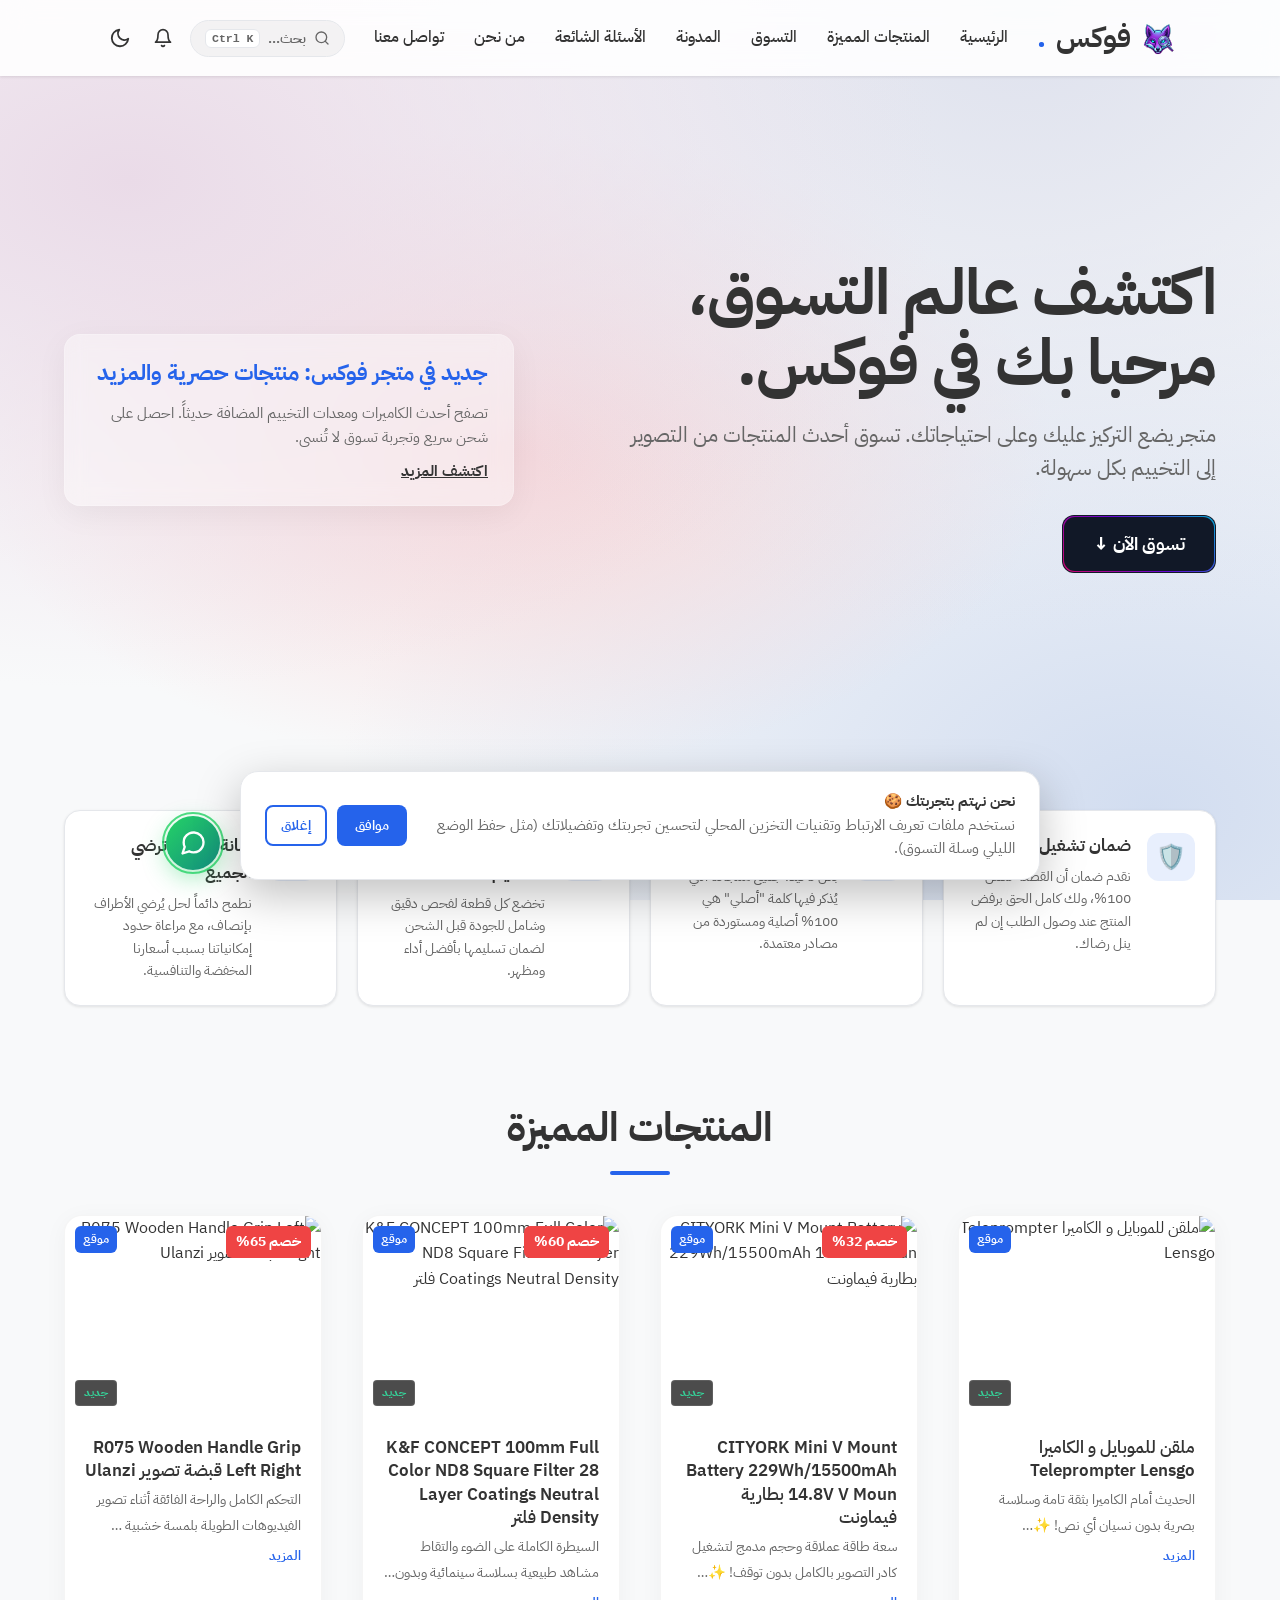
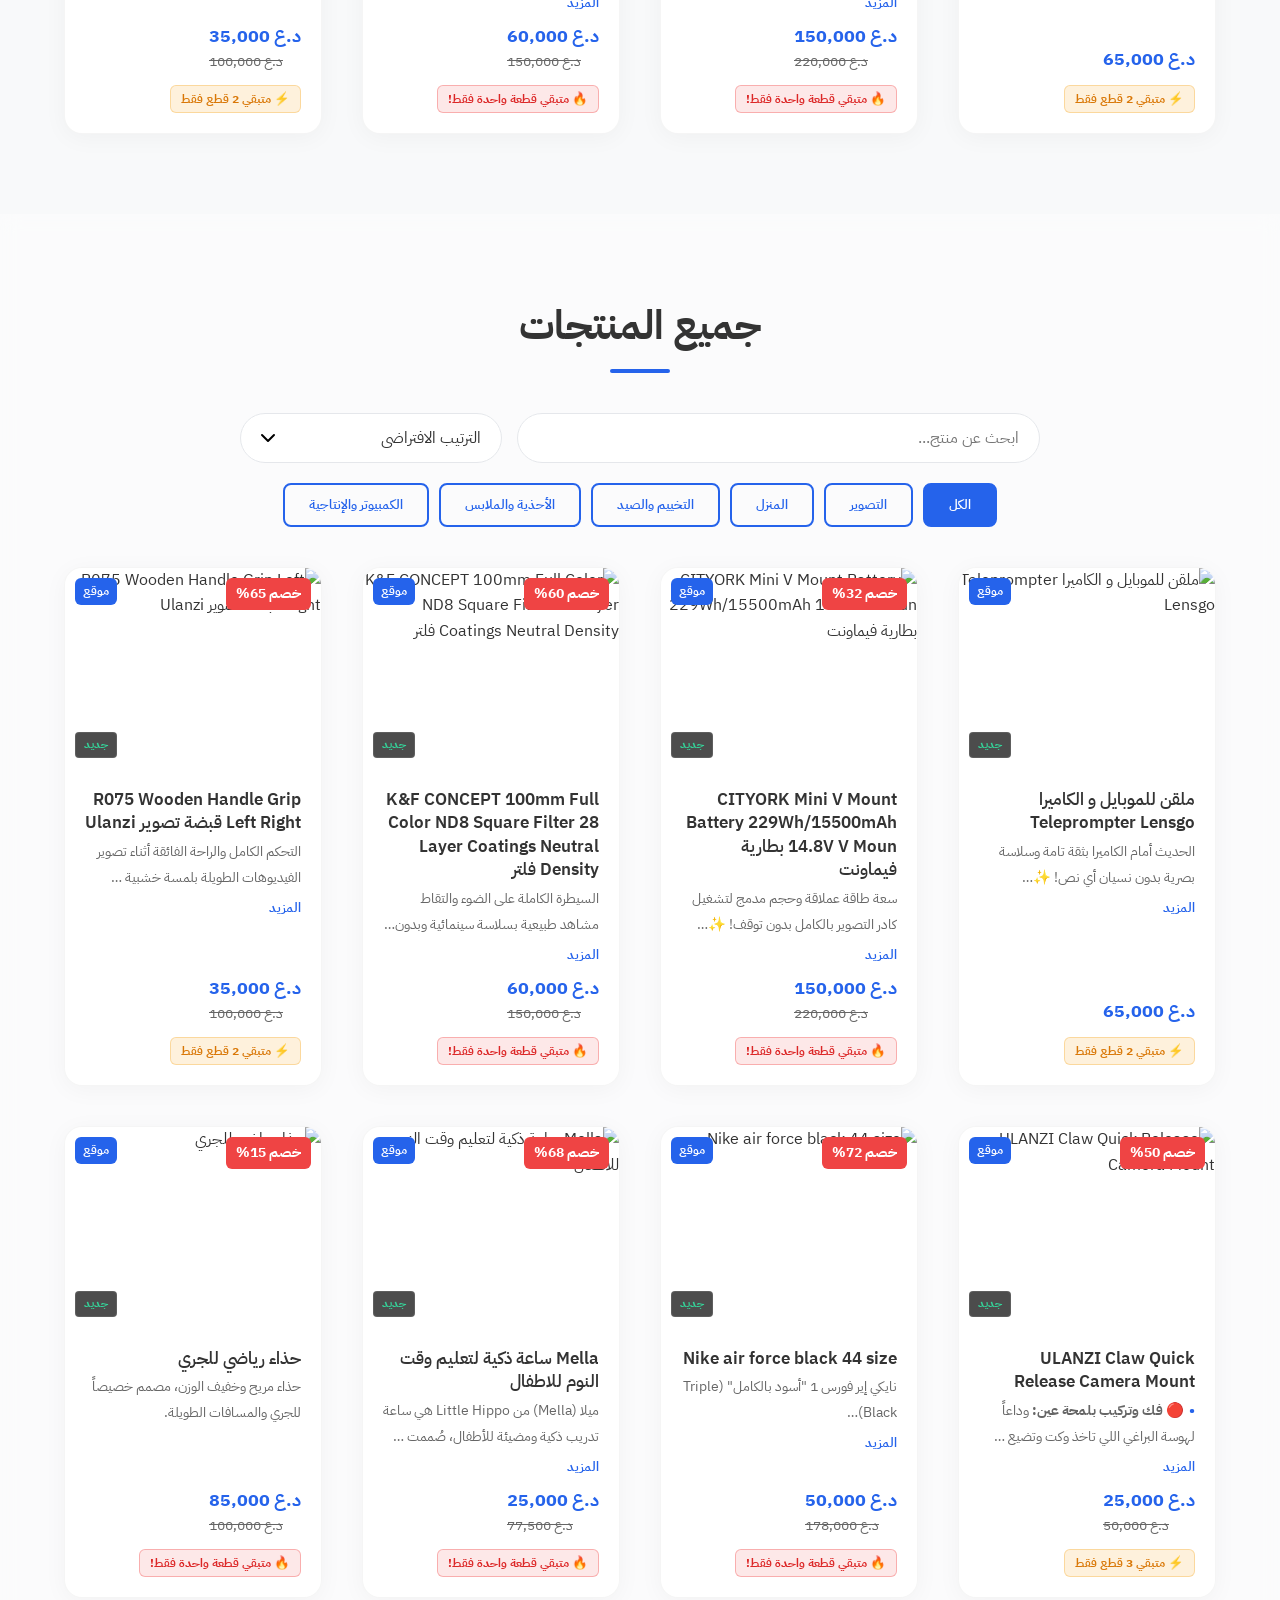
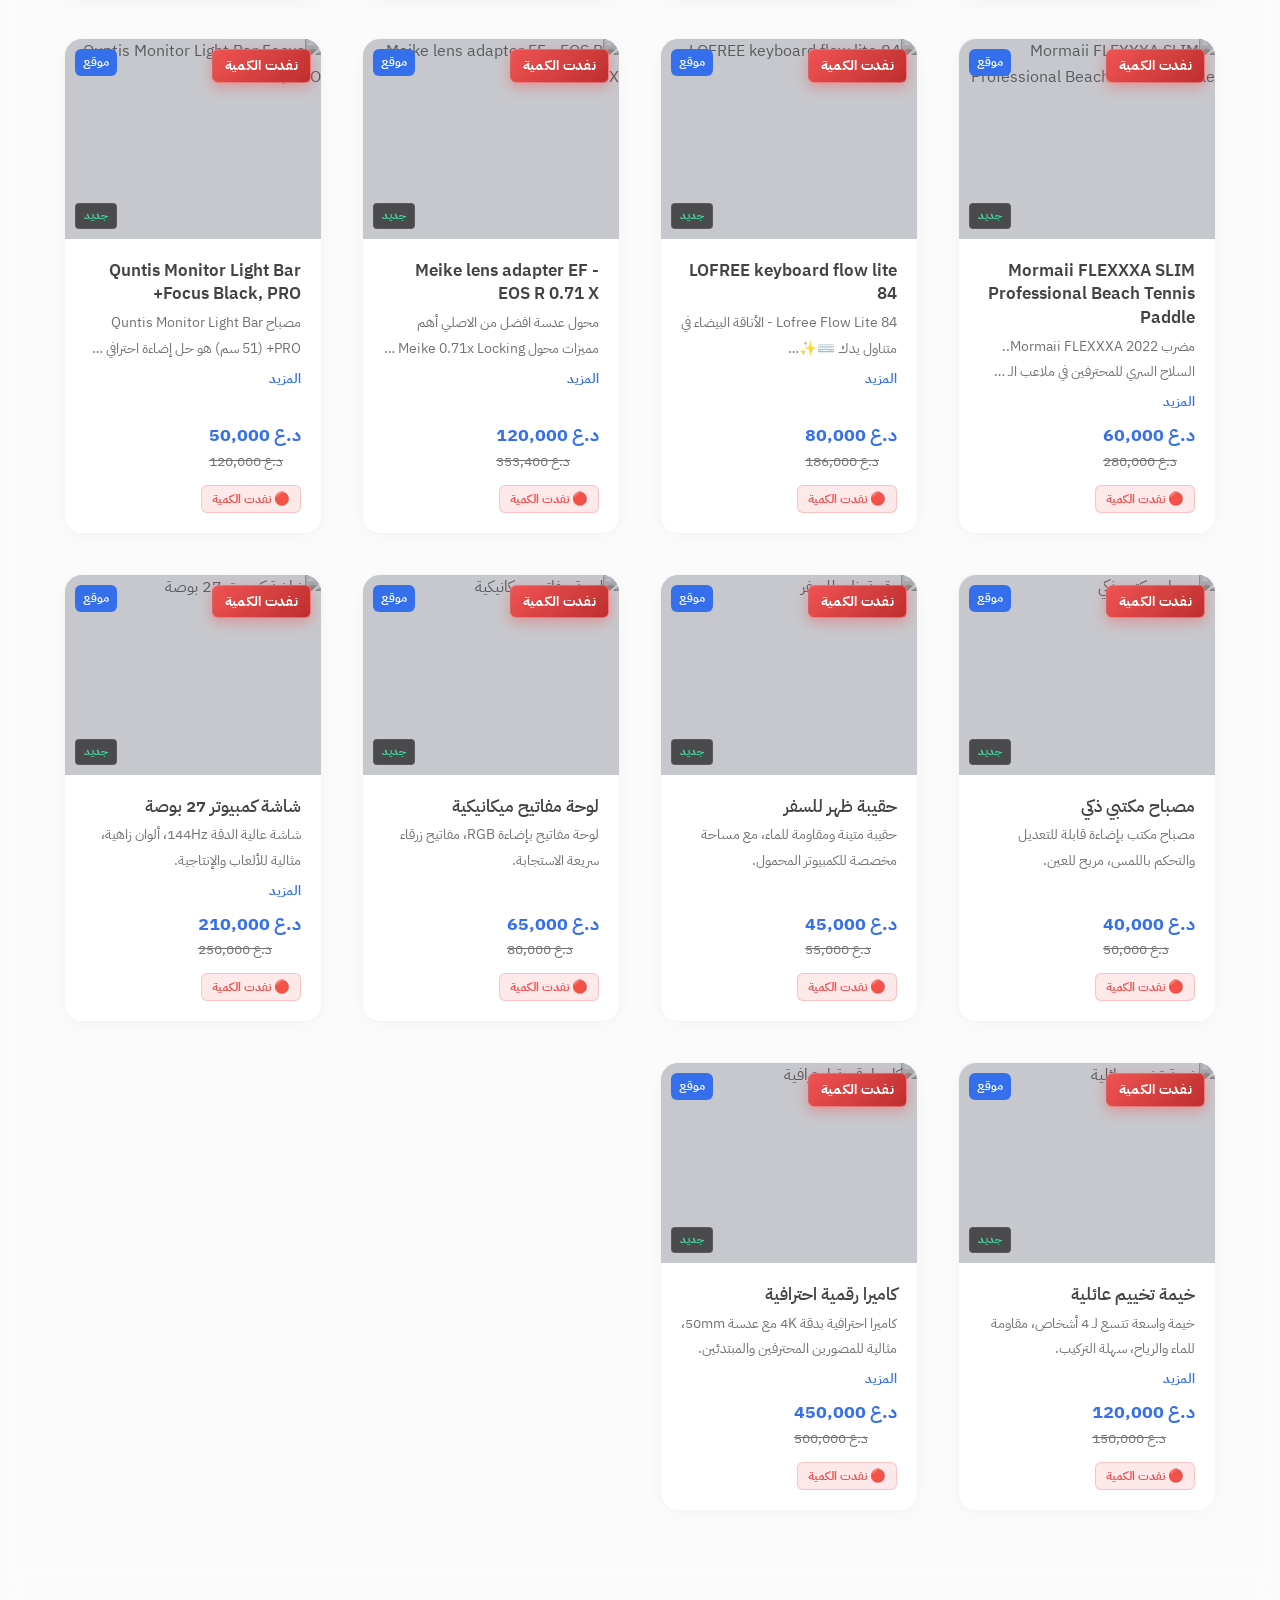
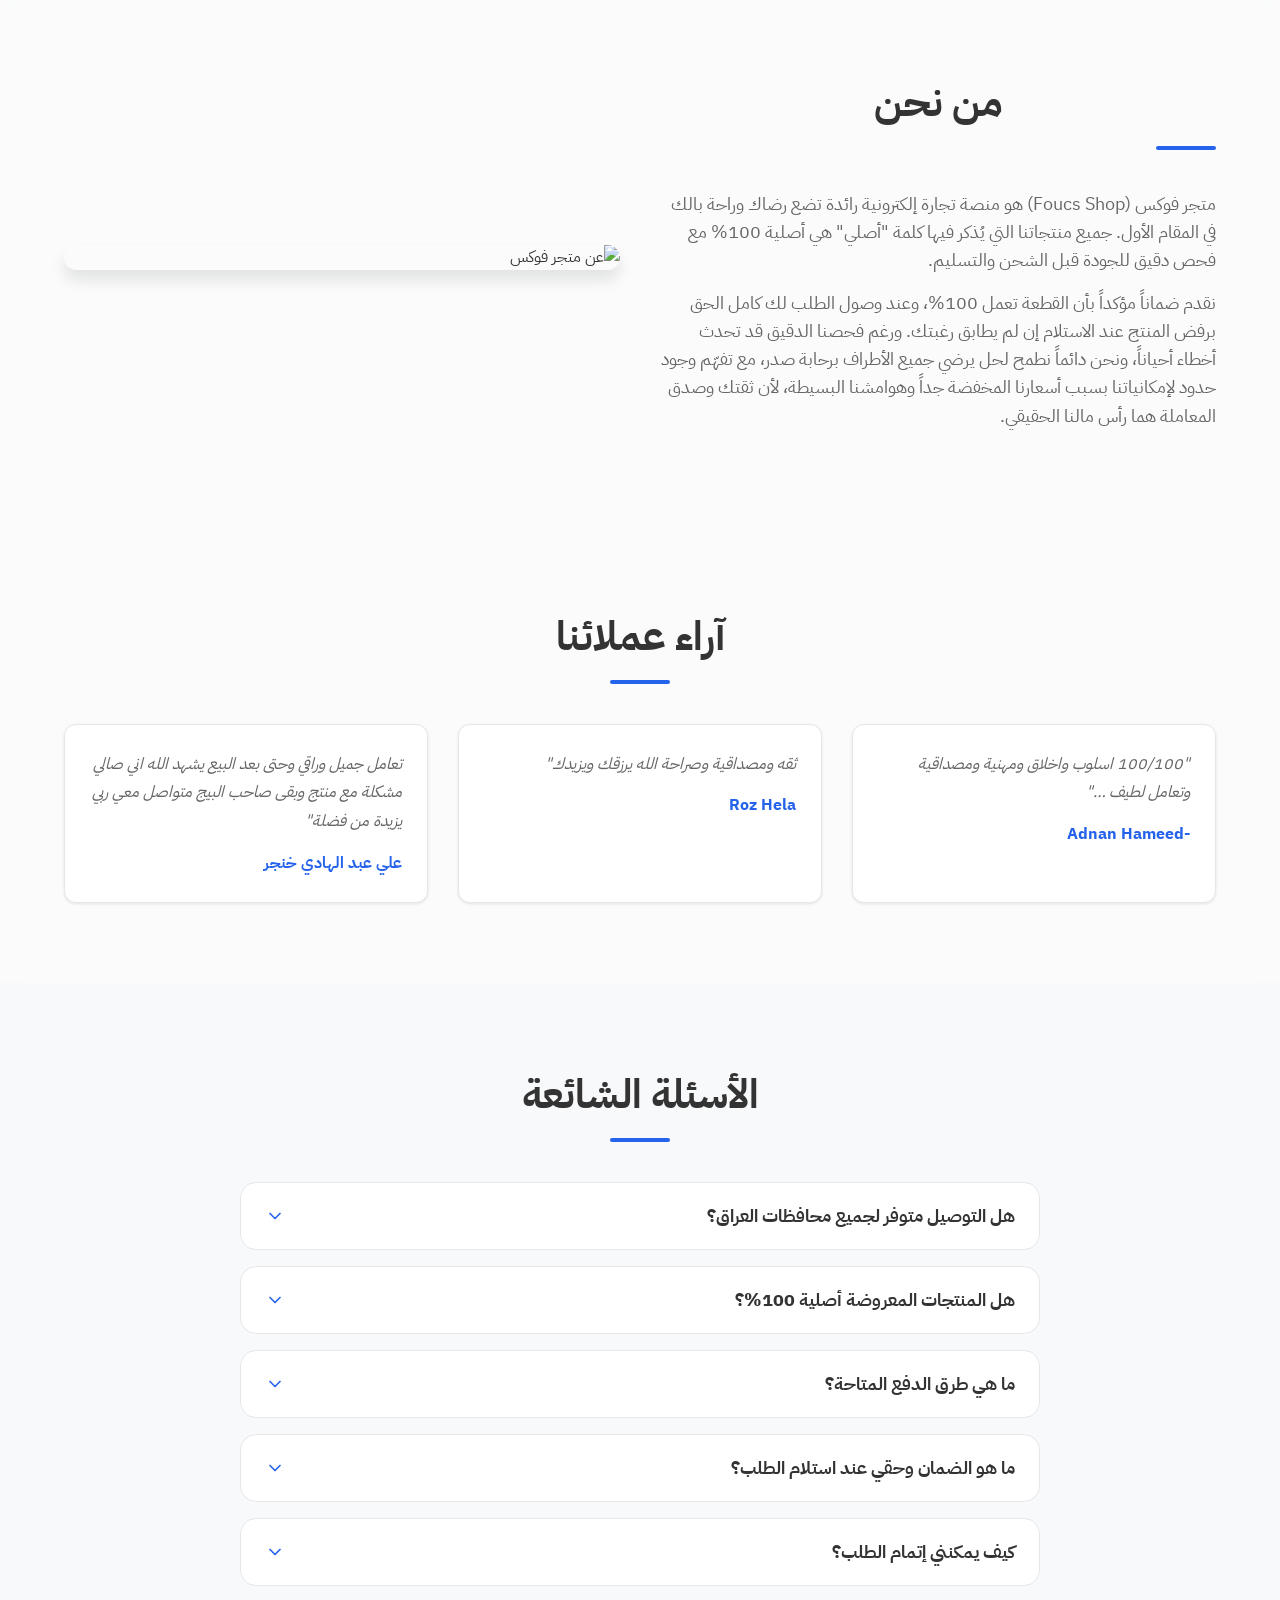
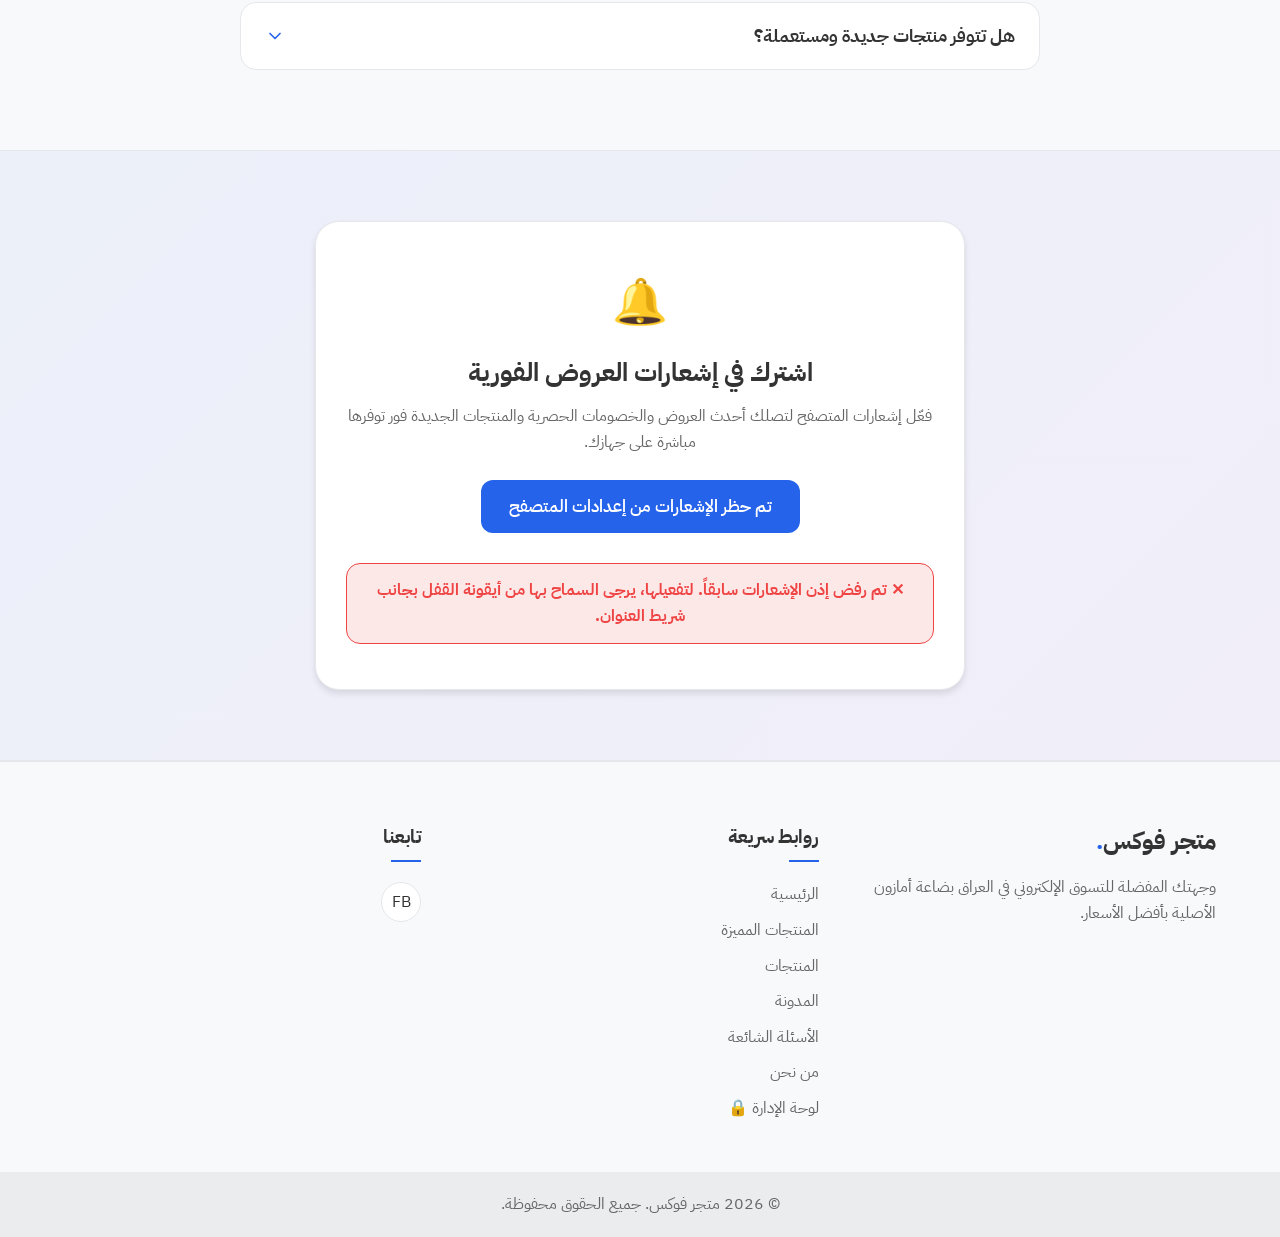
==== commit debb48ff: "Add files via upload" ====
--- a/index.html
+++ b/index.html
@@ -82,6 +82,14 @@
                     </svg>
                     <span>بحث...</span>
                     <kbd class="search-shortcut-badge">Ctrl K</kbd>
+                </button>
+
+                <button id="nav-notify-btn" class="theme-btn" aria-label="إشعارات الموقع" title="تفعيل الإشعارات الفورية">
+                    <svg xmlns="http://www.w3.org/2000/svg" width="20" height="20" viewBox="0 0 24 24" fill="none" stroke="currentColor" stroke-width="2" stroke-linecap="round" stroke-linejoin="round">
+                        <path d="M18 8A6 6 0 0 0 6 8c0 7-3 9-3 9h18s-3-2-3-9"></path>
+                        <path d="M13.73 21a2 2 0 0 1-3.46 0"></path>
+                    </svg>
+                    <span id="nav-notify-dot" class="nav-notify-dot" style="display: none;"></span>
                 </button>
 
                 <button id="theme-toggle" class="theme-btn" aria-label="تبديل الوضع الليلي">
@@ -113,7 +121,7 @@
         <div class="hero-container">
             <div class="hero-text">
                 <div class="hero-content floating">
-                    <h1>اكتشف عالم التسوق،<br>مرحباً بك في فوكس.</h1>
+                    <h1>اكتشف عالم التسوق،<br>مرحبا بك في فوكس.</h1>
                     <p>متجر يضع التركيز عليك وعلى احتياجاتك. تسوق أحدث المنتجات من التصوير إلى التخييم بكل سهولة.</p>
                     <a href="#products" class="btn btn-glow">تسوق الآن <span>&darr;</span></a>
                 </div>
@@ -338,18 +346,22 @@
         </div>
     </section>
 
-    <!-- Newsletter Section -->
-    <section class="newsletter-section">
+    <!-- Push Notifications Section -->
+    <section class="push-notify-section" id="notifications-section">
         <div class="container">
-            <div class="newsletter-card">
-                <span class="newsletter-icon">📬</span>
-                <h3>انضم إلى النشرة البريدية الحصرية</h3>
-                <p>احصل على أحدث عروض متجر فوكس وكوبونات الخصم قبل الجميع مباشرة في بريدك.</p>
-                <form id="newsletter-form" class="newsletter-form">
-                    <input type="email" id="newsletter-email" class="newsletter-input" placeholder="أدخل بريدك الإلكتروني..." required>
-                    <button type="submit" class="btn btn-primary">اشتراك الآن</button>
-                </form>
-                <div id="newsletter-success" class="newsletter-success"></div>
+            <div class="push-notify-card">
+                <div class="push-notify-bell-icon" id="push-bell-icon">🔔</div>
+                <h3 id="push-title">اشترك في إشعارات العروض الفورية</h3>
+                <p id="push-desc">فعّل إشعارات المتصفح لتصلك أحدث العروض والخصومات الحصرية والمنتجات الجديدة فور توفرها مباشرة على جهازك.</p>
+                <div class="push-actions" id="push-actions">
+                    <button type="button" id="btn-enable-push" class="btn btn-primary push-subscribe-btn">
+                        <span>🔔 تفعيل الإشعارات الفورية</span>
+                    </button>
+                    <button type="button" id="btn-test-push" class="btn btn-outline" style="display: none;">
+                        <span>🚀 تجربة إشعار فوري</span>
+                    </button>
+                </div>
+                <div id="push-status-badge" class="push-status-badge"></div>
             </div>
         </div>
     </section>
@@ -513,6 +525,30 @@
         });
     </script>
 
+    <!-- Push Notification Engagement Popup (5 Min Trigger) -->
+    <div id="push-popup-overlay" class="push-popup-overlay" role="dialog" aria-modal="true" aria-label="تفعيل الإشعارات الفورية">
+        <div class="push-popup-modal">
+            <button type="button" class="push-popup-close-btn" id="push-popup-close-btn" aria-label="إغلاق">&times;</button>
+            <div class="push-popup-icon-wrap">
+                <span class="push-popup-bell">🔔</span>
+                <span class="push-popup-sparkle">✨</span>
+            </div>
+            <h3 class="push-popup-title">تصلك أحدث العروض فور نزولها؟</h3>
+            <p class="push-popup-text">
+                شكراً لبقائك معنا وتصفحك متجر فوكس! فعّل الإشعارات الفورية لتكون أول من يعلم عند إضافة وجبات جديدة أو تخفيضات كبرى على المنتجات المتبقية.
+            </p>
+            <div class="push-popup-actions">
+                <button type="button" id="push-popup-allow-btn" class="btn btn-primary push-popup-btn-allow">
+                    <span>🔔 نعم، فعّل الإشعارات الآن</span>
+                </button>
+                <button type="button" id="push-popup-later-btn" class="btn btn-outline push-popup-btn-later">
+                    <span>لاحقاً</span>
+                </button>
+            </div>
+            <small class="push-popup-note">🔒 يمكنك إلغاء تفعيلها في أي وقت بنقرة واحدة من إعدادات المتصفح.</small>
+        </div>
+    </div>
+
     <!-- Product Detail Popup -->
     <div id="product-popup-overlay" class="popup-overlay"></div>
     <div id="product-popup" class="product-popup" role="dialog" aria-modal="true"></div>
--- a/style.css
+++ b/style.css
@@ -2413,21 +2413,38 @@
 }
 
 /* ==============================
-   7. Newsletter Section & Success State
-   ============================== */
-.newsletter-section {
+   7. Push Notifications Section & Styling
+   ============================== */
+.nav-notify-dot {
+    position: absolute;
+    top: 6px;
+    right: 6px;
+    width: 9px;
+    height: 9px;
+    background: #ef4444;
+    border-radius: 50%;
+    border: 2px solid var(--card-bg);
+    animation: pulseNotify 2s infinite;
+}
+
+@keyframes pulseNotify {
+    0%, 100% { transform: scale(1); opacity: 1; }
+    50% { transform: scale(1.3); opacity: 0.8; }
+}
+
+.push-notify-section {
     padding: 70px 0;
     background: linear-gradient(135deg, rgba(37, 99, 235, 0.06), rgba(124, 58, 237, 0.06));
     border-top: 1px solid var(--border-color);
     border-bottom: 1px solid var(--border-color);
 }
 
-.newsletter-card {
+.push-notify-card {
     max-width: 650px;
     margin: 0 auto;
     text-align: center;
     background: var(--card-bg);
-    padding: 40px 30px;
+    padding: 45px 30px;
     border-radius: 24px;
     box-shadow: var(--shadow-md);
     border: 1px solid var(--border-color);
@@ -2435,71 +2452,219 @@
     overflow: hidden;
 }
 
-.newsletter-icon {
-    font-size: 2.5rem;
+.push-notify-bell-icon {
+    font-size: 2.8rem;
     margin-bottom: 15px;
     display: inline-block;
-}
-
-.newsletter-card h3 {
+    animation: bellShake 3s ease infinite;
+    transform-origin: top center;
+}
+
+@keyframes bellShake {
+    0%, 80%, 100% { transform: rotate(0); }
+    85% { transform: rotate(14deg); }
+    90% { transform: rotate(-12deg); }
+    95% { transform: rotate(8deg); }
+}
+
+.push-notify-card h3 {
     font-size: 1.6rem;
     font-weight: 800;
     margin-bottom: 10px;
-}
-
-.newsletter-card p {
+    color: var(--text-main);
+}
+
+.push-notify-card p {
     color: var(--text-muted);
     margin-bottom: 25px;
+    font-size: 1rem;
+    line-height: 1.6;
+}
+
+.push-actions {
+    display: flex;
+    justify-content: center;
+    align-items: center;
+    gap: 12px;
+    flex-wrap: wrap;
+    margin-bottom: 15px;
+}
+
+.push-subscribe-btn {
+    font-size: 1.05rem;
+    padding: 14px 28px;
+    display: inline-flex;
+    align-items: center;
+    gap: 8px;
+    border-radius: 12px;
+}
+
+.push-status-badge {
+    display: none;
+    align-items: center;
+    justify-content: center;
+    gap: 10px;
+    padding: 14px 22px;
+    border-radius: 14px;
+    font-weight: 700;
     font-size: 0.98rem;
-}
-
-.newsletter-form {
-    display: flex;
-    gap: 12px;
-    max-width: 480px;
-    margin: 0 auto;
-}
-
-@media (max-width: 550px) {
-    .newsletter-form {
-        flex-direction: column;
-    }
-}
-
-.newsletter-input {
-    flex: 1;
-    padding: 14px 20px;
-    border-radius: 12px;
-    border: 1px solid var(--border-color);
-    background: var(--bg-alt);
-    color: var(--text-main);
-    font-size: 1rem;
-    outline: none;
-    transition: var(--transition);
-}
-
-.newsletter-input:focus {
-    border-color: var(--primary-color);
-    box-shadow: 0 0 0 3px rgba(37, 99, 235, 0.2);
-}
-
-.newsletter-success {
-    display: none;
-    align-items: center;
-    justify-content: center;
-    gap: 12px;
-    padding: 20px;
+    margin-top: 15px;
+    animation: fadeInUp 0.4s ease;
+}
+
+.push-status-badge.active {
+    display: inline-flex;
+}
+
+.push-status-badge.granted {
     background: rgba(16, 185, 129, 0.12);
     border: 1px solid #10b981;
-    border-radius: 16px;
     color: #10b981;
+}
+
+.push-status-badge.denied {
+    background: rgba(239, 68, 68, 0.12);
+    border: 1px solid #ef4444;
+    color: #ef4444;
+}
+
+.push-status-badge.unsupported {
+    background: rgba(245, 158, 11, 0.12);
+    border: 1px solid #f59e0b;
+    color: #f59e0b;
+}
+
+/* ==============================
+   7b. Push Notification Engagement Popup (5-Min Trigger)
+   ============================== */
+.push-popup-overlay {
+    position: fixed;
+    inset: 0;
+    background: rgba(15, 23, 42, 0.65);
+    backdrop-filter: blur(6px);
+    -webkit-backdrop-filter: blur(6px);
+    z-index: 100000;
+    display: flex;
+    align-items: center;
+    justify-content: center;
+    padding: 20px;
+    opacity: 0;
+    pointer-events: none;
+    transition: opacity 0.35s cubic-bezier(0.16, 1, 0.3, 1);
+}
+
+.push-popup-overlay.active {
+    opacity: 1;
+    pointer-events: all;
+}
+
+.push-popup-modal {
+    background: var(--card-bg);
+    border: 1px solid var(--border-color);
+    border-radius: 28px;
+    padding: 40px 32px 30px;
+    max-width: 480px;
+    width: 100%;
+    text-align: center;
+    position: relative;
+    box-shadow: 0 25px 50px -12px rgba(0, 0, 0, 0.35);
+    transform: scale(0.92) translateY(20px);
+    transition: transform 0.35s cubic-bezier(0.16, 1, 0.3, 1);
+}
+
+.push-popup-overlay.active .push-popup-modal {
+    transform: scale(1) translateY(0);
+}
+
+.push-popup-close-btn {
+    position: absolute;
+    top: 16px;
+    left: 18px;
+    background: var(--bg-alt);
+    border: 1px solid var(--border-color);
+    width: 34px;
+    height: 34px;
+    border-radius: 50%;
+    font-size: 1.3rem;
+    line-height: 1;
+    cursor: pointer;
+    color: var(--text-muted);
+    display: flex;
+    align-items: center;
+    justify-content: center;
+    transition: var(--transition);
+}
+
+.push-popup-close-btn:hover {
+    background: #ef4444;
+    color: #ffffff;
+    border-color: #ef4444;
+}
+
+.push-popup-icon-wrap {
+    position: relative;
+    display: inline-block;
+    margin-bottom: 18px;
+}
+
+.push-popup-bell {
+    font-size: 3.5rem;
+    display: inline-block;
+    animation: bellShake 3s ease infinite;
+    transform-origin: top center;
+}
+
+.push-popup-sparkle {
+    position: absolute;
+    top: -4px;
+    right: -10px;
+    font-size: 1.5rem;
+    animation: pulseNotify 1.8s infinite;
+}
+
+.push-popup-title {
+    font-size: 1.45rem;
+    font-weight: 800;
+    color: var(--text-main);
+    margin-bottom: 12px;
+    line-height: 1.35;
+}
+
+.push-popup-text {
+    font-size: 0.96rem;
+    color: var(--text-muted);
+    line-height: 1.6;
+    margin-bottom: 25px;
+}
+
+.push-popup-actions {
+    display: flex;
+    gap: 12px;
+    justify-content: center;
+    flex-wrap: wrap;
+    margin-bottom: 16px;
+}
+
+.push-popup-btn-allow {
+    flex: 1;
+    min-width: 180px;
+    padding: 13px 22px;
+    font-size: 1rem;
     font-weight: 700;
-    font-size: 1.05rem;
-    animation: fadeInUp 0.4s ease;
-}
-
-.newsletter-success.active {
-    display: flex;
+    border-radius: 12px;
+}
+
+.push-popup-btn-later {
+    padding: 13px 22px;
+    font-size: 0.95rem;
+    border-radius: 12px;
+}
+
+.push-popup-note {
+    display: block;
+    font-size: 0.76rem;
+    color: var(--text-muted);
+    opacity: 0.85;
 }
 
 /* ==============================
@@ -2823,6 +2988,7 @@
     .loader-overlay,
     .btn-glow,
     .newsletter-section,
+    .push-notify-section,
     .faq-chevron,
     .code-copy-btn {
         display: none !important;
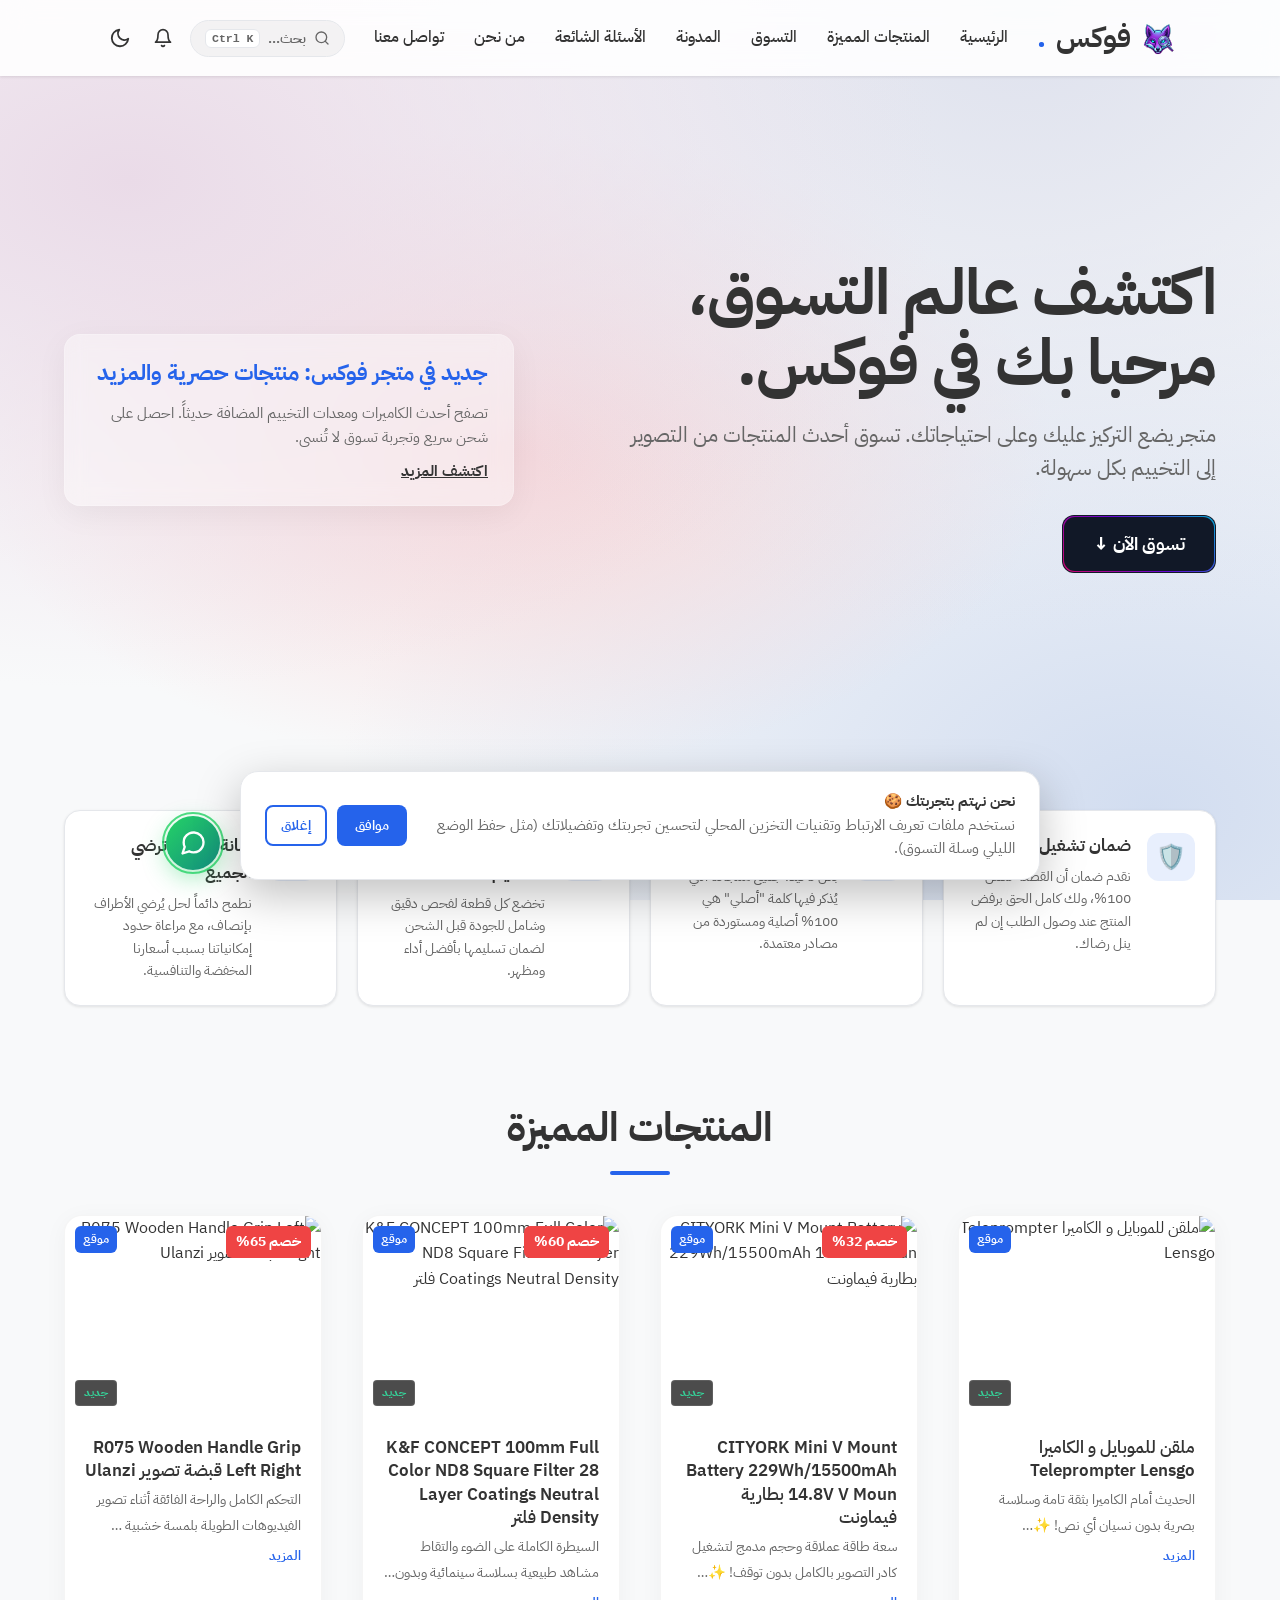
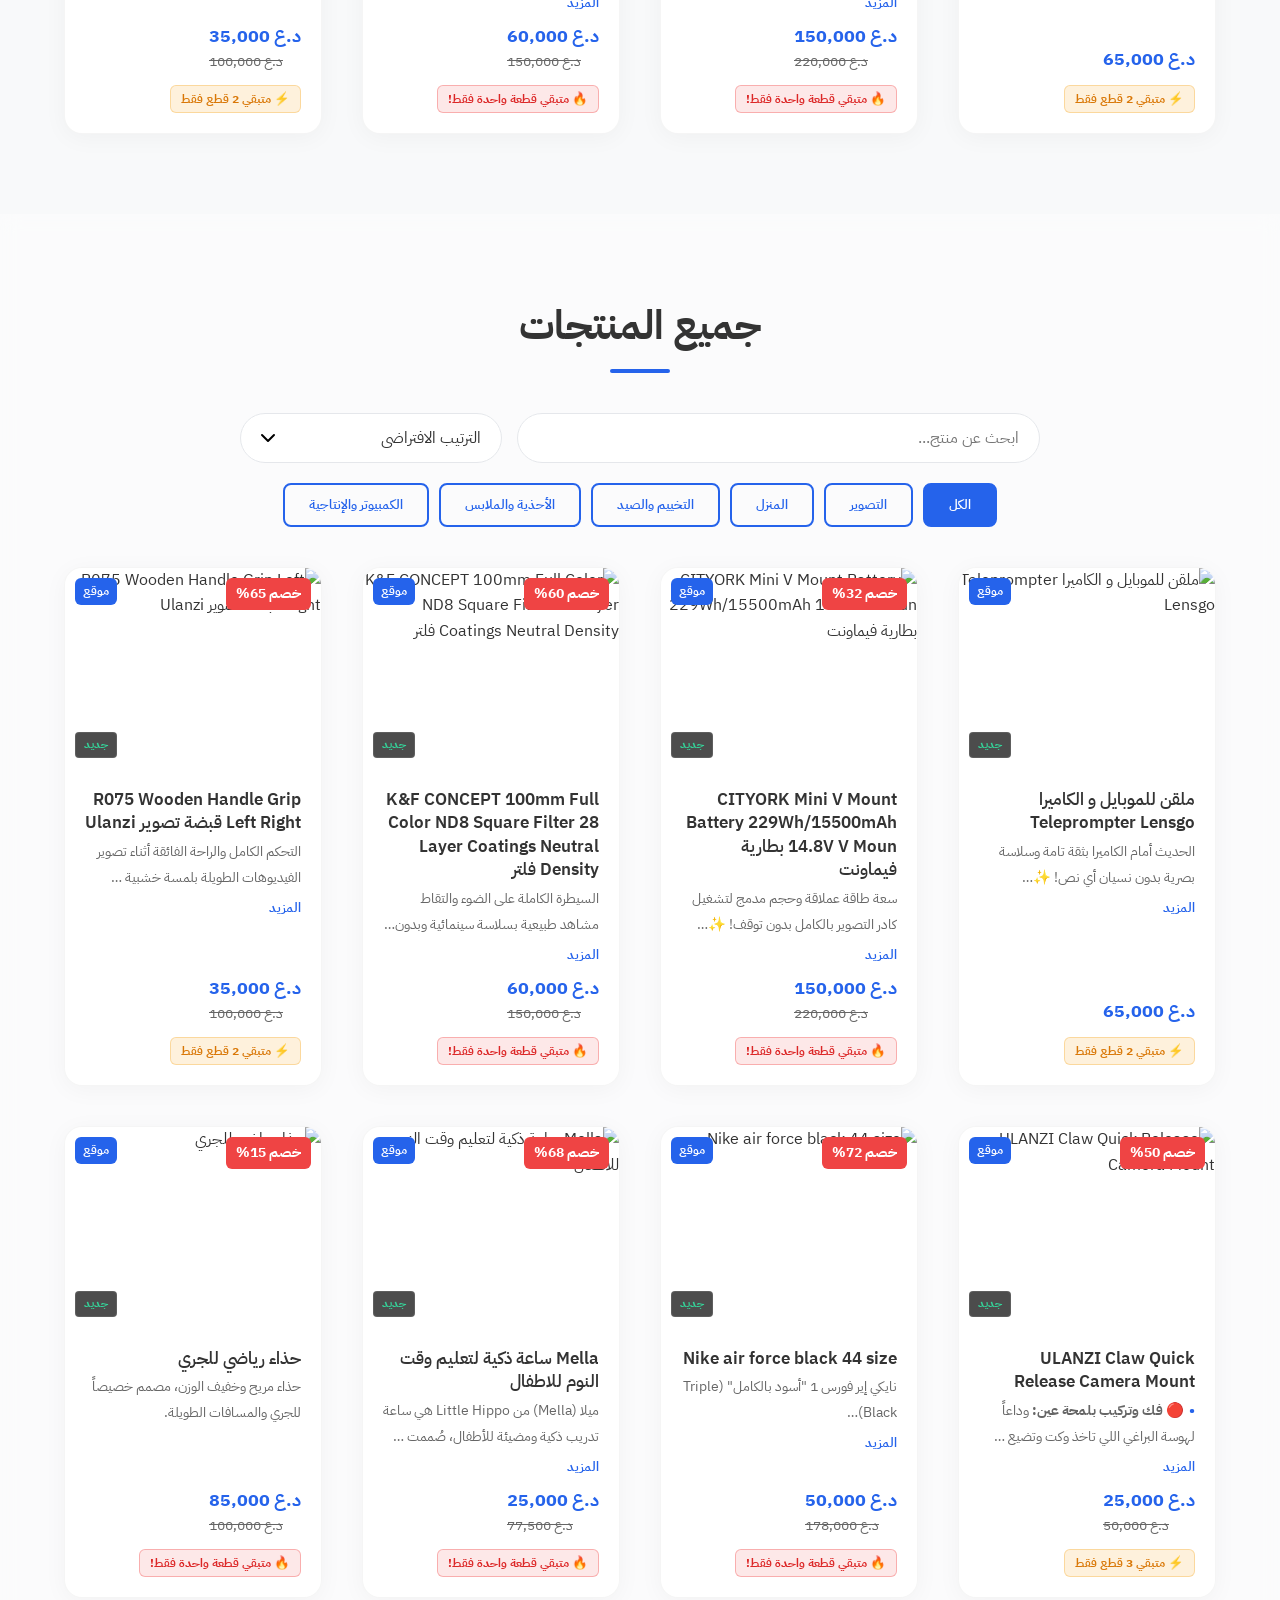
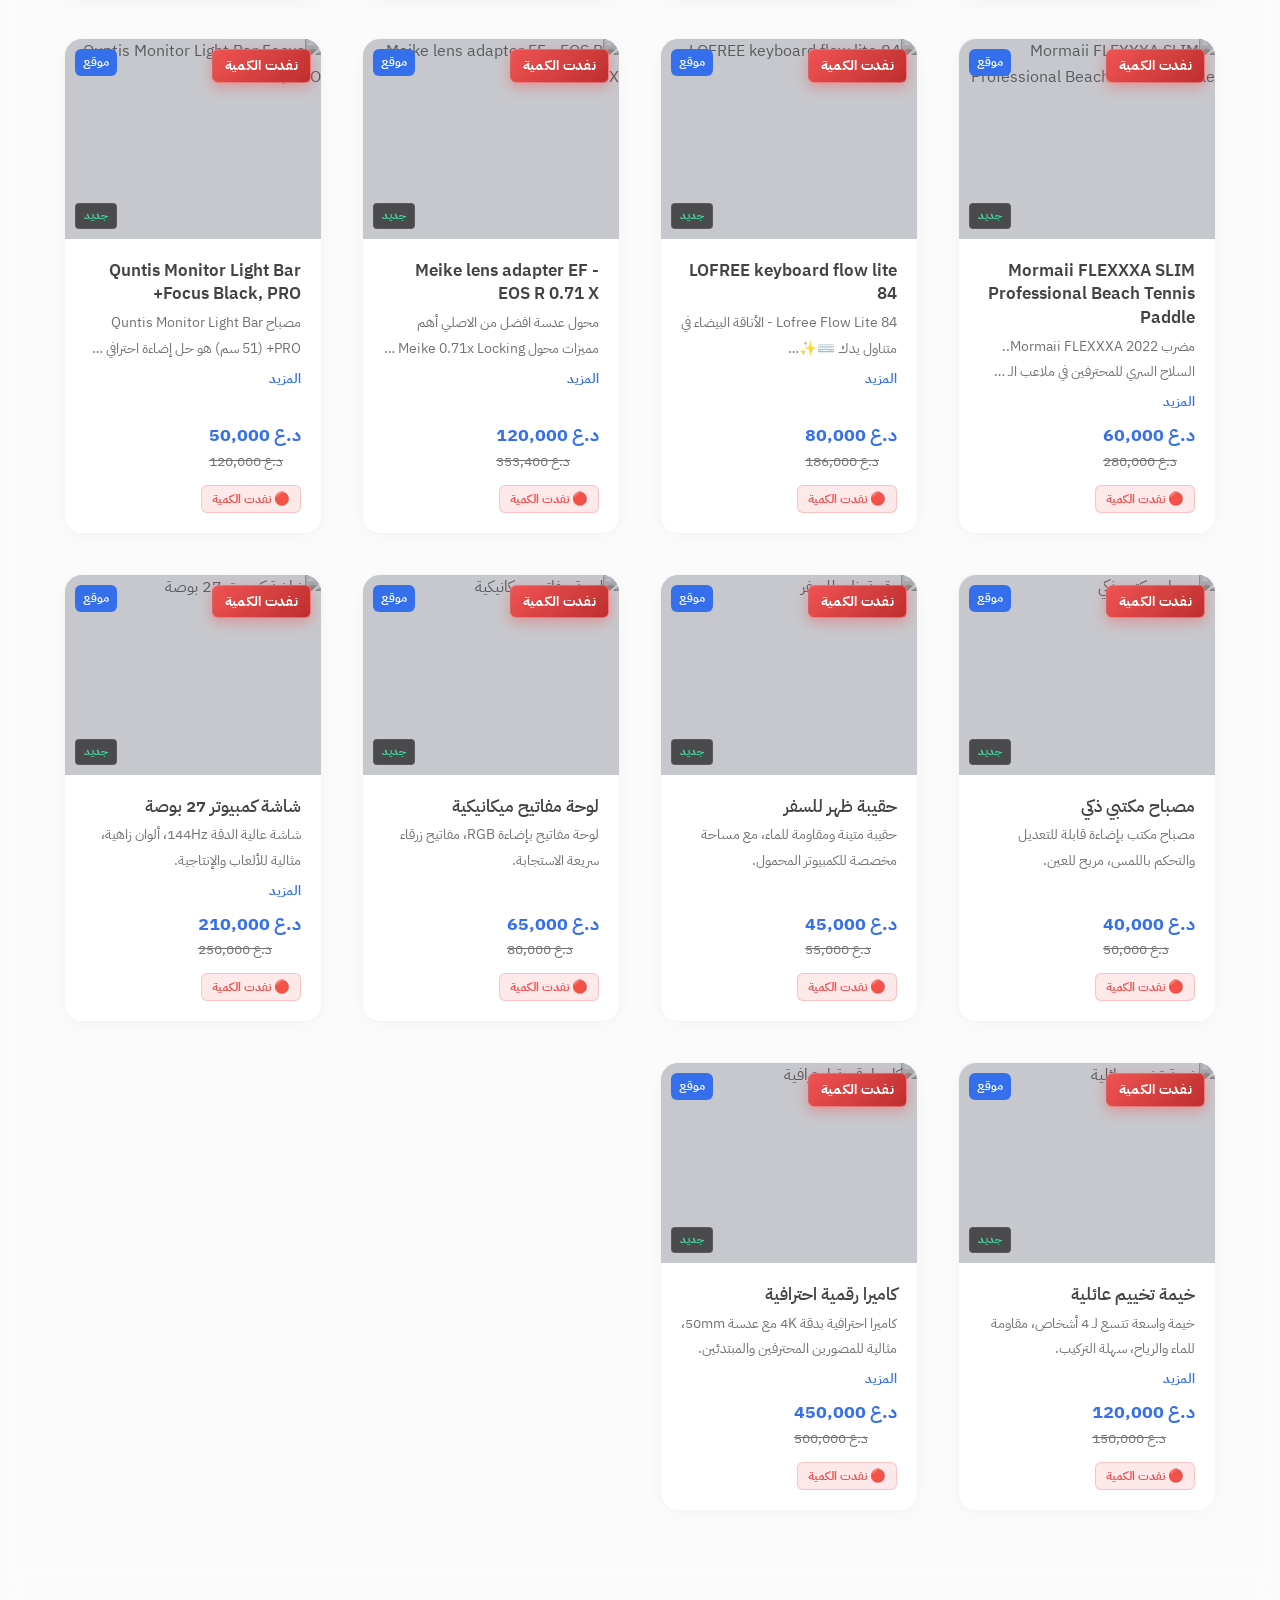
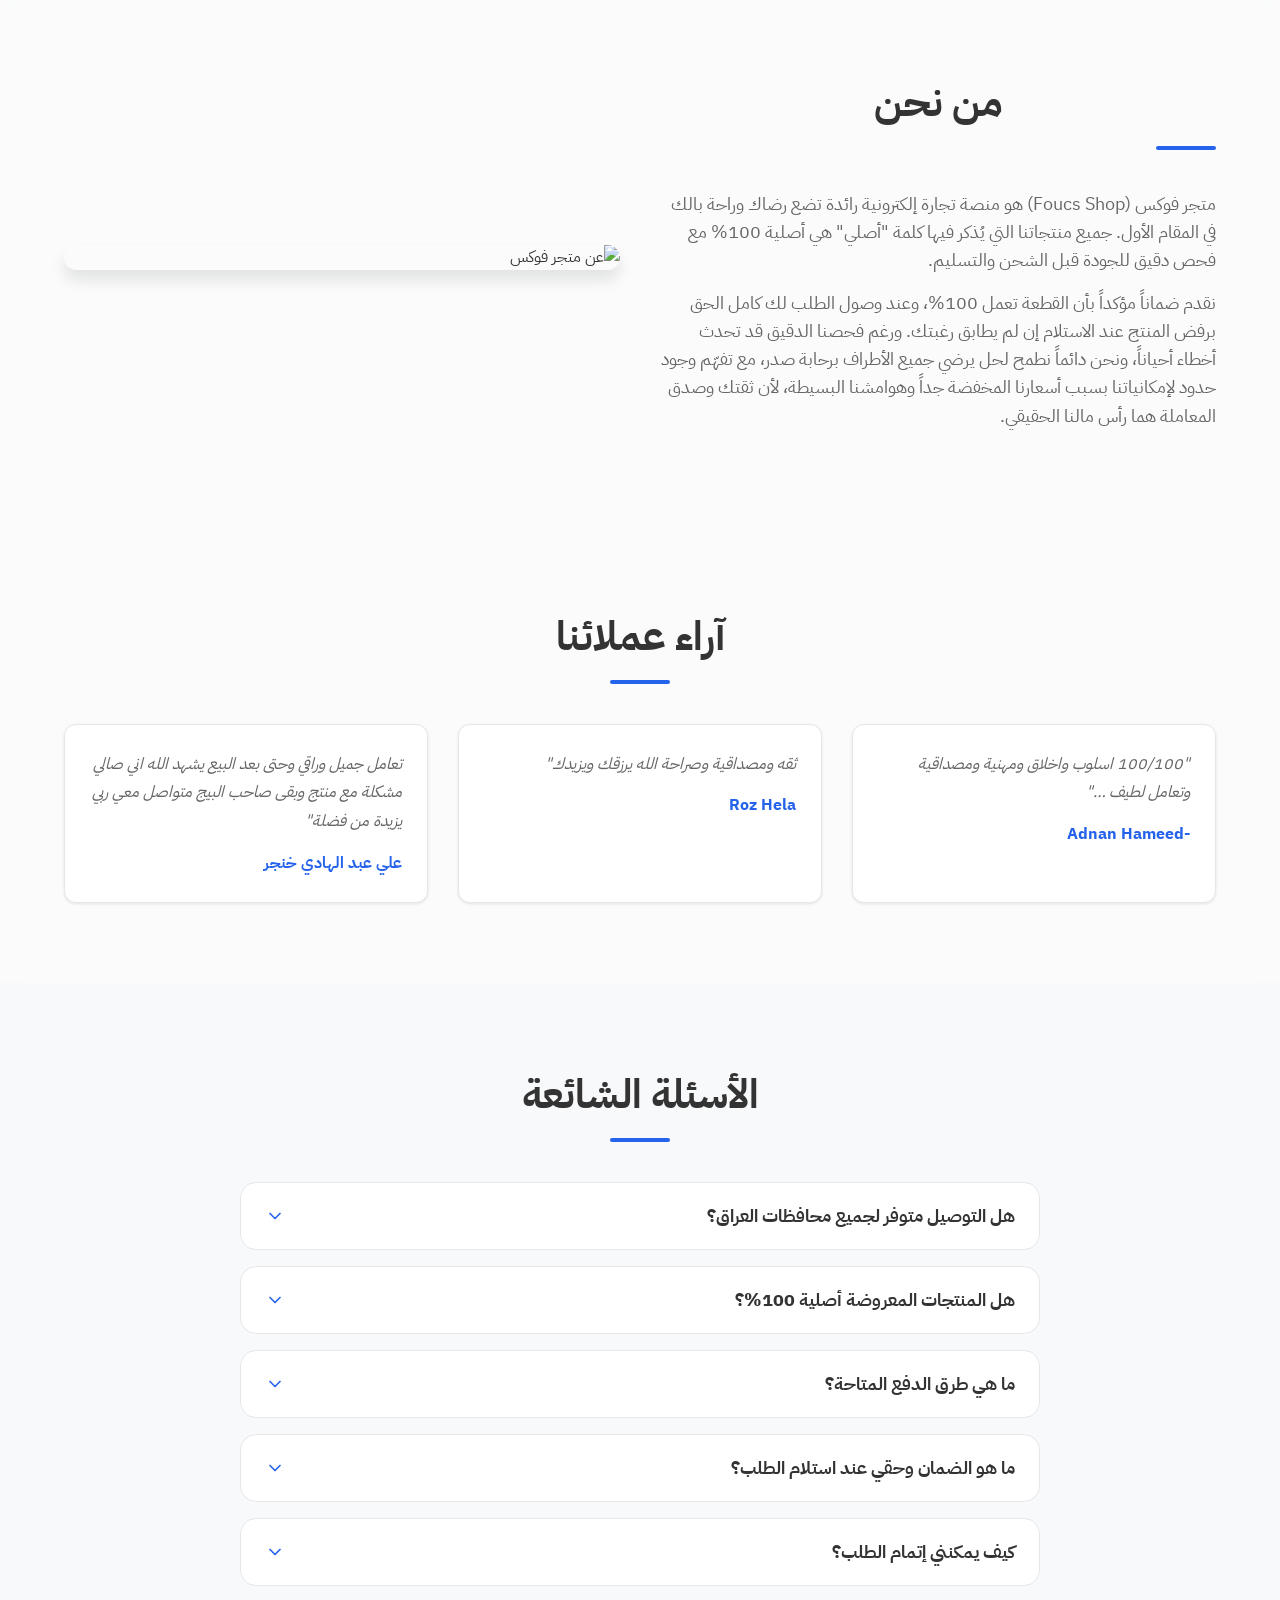
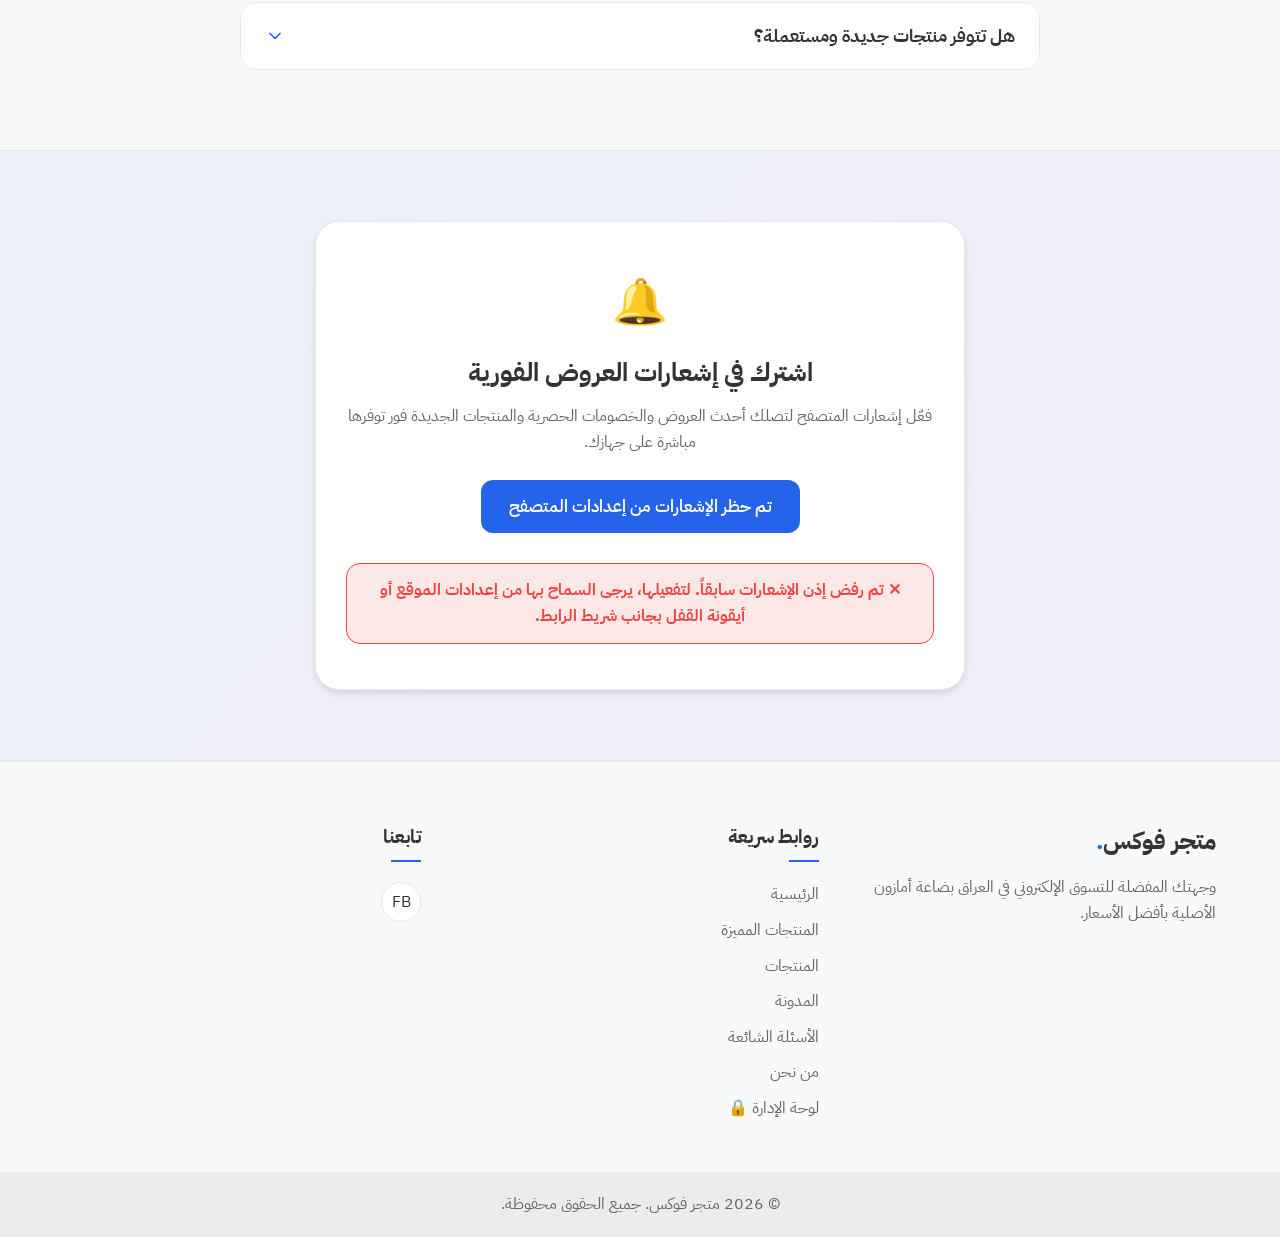
==== commit a0c72993: "Add files via upload" ====
--- a/index.html
+++ b/index.html
@@ -20,9 +20,14 @@
     <link href="https://fonts.googleapis.com/css2?family=IBM+Plex+Sans+Arabic:wght@300;400;500;600;700&display=swap" rel="stylesheet">
     <link rel="stylesheet" href="style.css">
 
-    <!-- Favicon -->
+    <!-- Favicon & PWA Manifest -->
     <link rel="icon" type="image/svg+xml" href="logo.svg">
     <link rel="shortcut icon" href="logo.svg">
+    <link rel="manifest" href="manifest.json">
+    <meta name="theme-color" content="#2563eb">
+    <meta name="apple-mobile-web-app-capable" content="yes">
+    <meta name="apple-mobile-web-app-status-bar-style" content="black-translucent">
+    <meta name="apple-mobile-web-app-title" content="Focus Shop">
 
     <!-- Inline Theme Script (Prevents flash) -->
     <script>
@@ -71,7 +76,7 @@
                 <li><a href="blog.html">المدونة</a></li>
                 <li><a href="#faq">الأسئلة الشائعة</a></li>
                 <li><a href="#about">من نحن</a></li>
-                <li><a href="https://wa.me/9647747597922" target="_blank" rel="noopener noreferrer">تواصل معنا</a></li>
+                <li><a href="https://wa.me/9647746264867" target="_blank" rel="noopener noreferrer">تواصل معنا</a></li>
             </ul>
 
             <div class="header-actions">
@@ -415,10 +420,10 @@
             </svg>
         </button>
         <div class="floating-contact-menu">
-            <a href="https://wa.me/9647747597922" target="_blank" rel="noopener noreferrer" class="contact-menu-item">
+            <a href="https://wa.me/9647746264867" target="_blank" rel="noopener noreferrer" class="contact-menu-item">
                 <span>💬 واتساب فوكس</span>
             </a>
-            <a href="tel:+9647747597922" class="contact-menu-item">
+            <a href="tel:+9647746264867" class="contact-menu-item">
                 <span>📞 اتصال مباشر</span>
             </a>
             <a href="https://www.facebook.com/profile.php?id=61577430766611" target="_blank" rel="noopener noreferrer" class="contact-menu-item">
@@ -512,7 +517,7 @@
                 function checkPass() {
                     // Quick check or direct access
                     if (passInput.value === 'admin' || passInput.value === '1234' || passInput.value === 'focus' || passInput.value === '') {
-                        window.location.href = 'admin/index.html';
+                        window.location.href = 'admin.html';
                     } else {
                         alert('كلمة المرور غير صحيحة.');
                     }
--- a/style.css
+++ b/style.css
@@ -2703,6 +2703,110 @@
 }
 
 /* ==============================
+   7c. In-App Floating Notification Banner (iOS/Android & In-App Browser Support)
+   ============================== */
+.in-app-notify-toast {
+    position: fixed;
+    top: 24px;
+    right: 24px;
+    max-width: 400px;
+    width: calc(100% - 48px);
+    background: var(--card-bg);
+    border: 1px solid var(--border-color);
+    box-shadow: 0 20px 45px rgba(0, 0, 0, 0.28);
+    border-radius: 18px;
+    padding: 16px 18px;
+    z-index: 9999999;
+    direction: rtl;
+    font-family: 'IBM Plex Sans Arabic', sans-serif;
+    display: flex;
+    align-items: flex-start;
+    gap: 14px;
+    cursor: pointer;
+    animation: slideDownToast 0.4s cubic-bezier(0.16, 1, 0.3, 1);
+    transition: transform 0.3s ease, opacity 0.3s ease;
+}
+
+@media (max-width: 480px) {
+    .in-app-notify-toast {
+        top: 14px;
+        right: 14px;
+        left: 14px;
+        width: auto;
+        max-width: none;
+    }
+}
+
+@keyframes slideDownToast {
+    from { transform: translateY(-40px); opacity: 0; }
+    to { transform: translateY(0); opacity: 1; }
+}
+
+.in-app-notify-icon {
+    width: 44px;
+    height: 44px;
+    border-radius: 12px;
+    background: rgba(37, 99, 235, 0.12);
+    display: flex;
+    align-items: center;
+    justify-content: center;
+    flex-shrink: 0;
+    font-size: 1.5rem;
+}
+
+.in-app-notify-icon img {
+    width: 26px;
+    height: 26px;
+    object-fit: contain;
+}
+
+.in-app-notify-content {
+    flex: 1;
+    min-width: 0;
+}
+
+.in-app-notify-header {
+    display: flex;
+    justify-content: space-between;
+    align-items: center;
+    margin-bottom: 4px;
+}
+
+.in-app-notify-title {
+    font-weight: 700;
+    font-size: 0.96rem;
+    color: var(--text-main);
+    margin: 0;
+}
+
+.in-app-notify-time {
+    font-size: 0.72rem;
+    color: var(--text-muted);
+}
+
+.in-app-notify-body {
+    font-size: 0.85rem;
+    color: var(--text-muted);
+    line-height: 1.5;
+    margin: 0;
+}
+
+.in-app-notify-close {
+    background: none;
+    border: none;
+    color: var(--text-muted);
+    font-size: 1.25rem;
+    cursor: pointer;
+    padding: 0 4px;
+    line-height: 1;
+    transition: color 0.2s;
+}
+
+.in-app-notify-close:hover {
+    color: #ef4444;
+}
+
+/* ==============================
    9. Simple Cookie Banner
    ============================== */
 .cookie-banner {
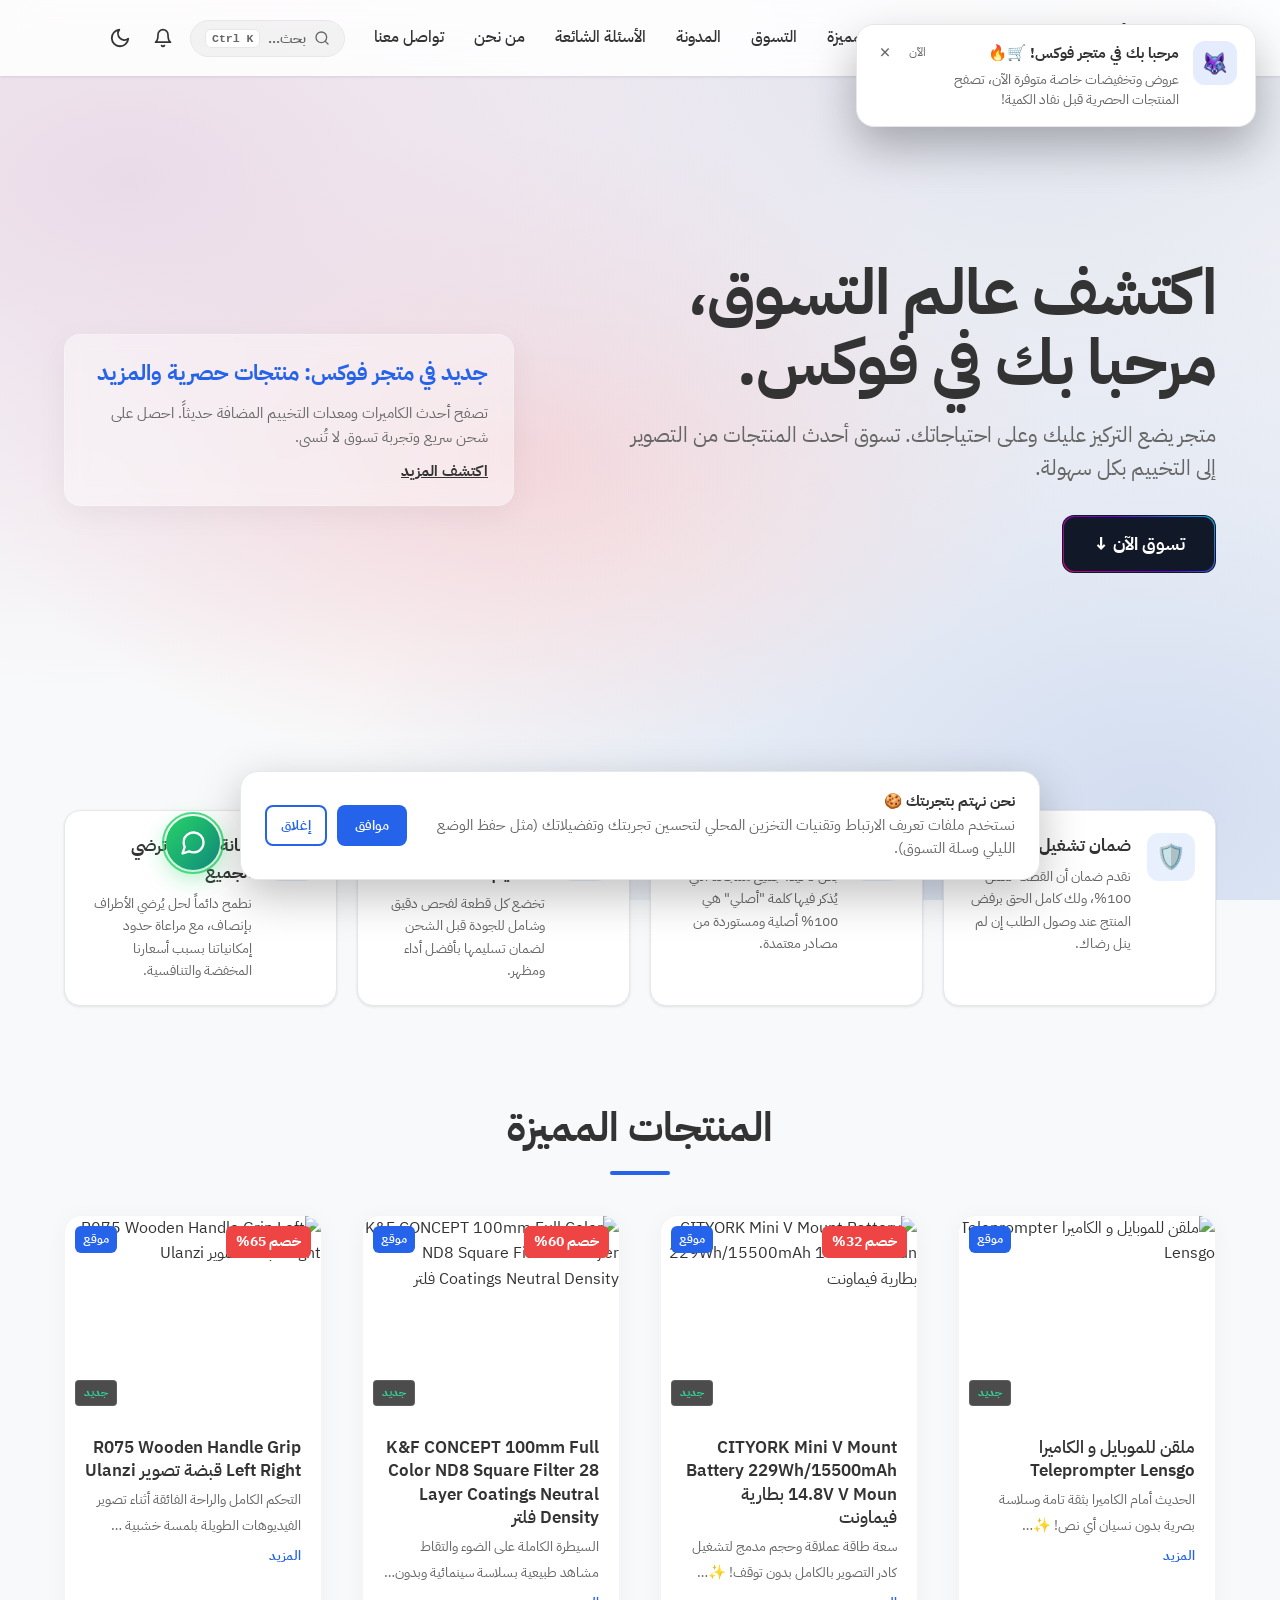
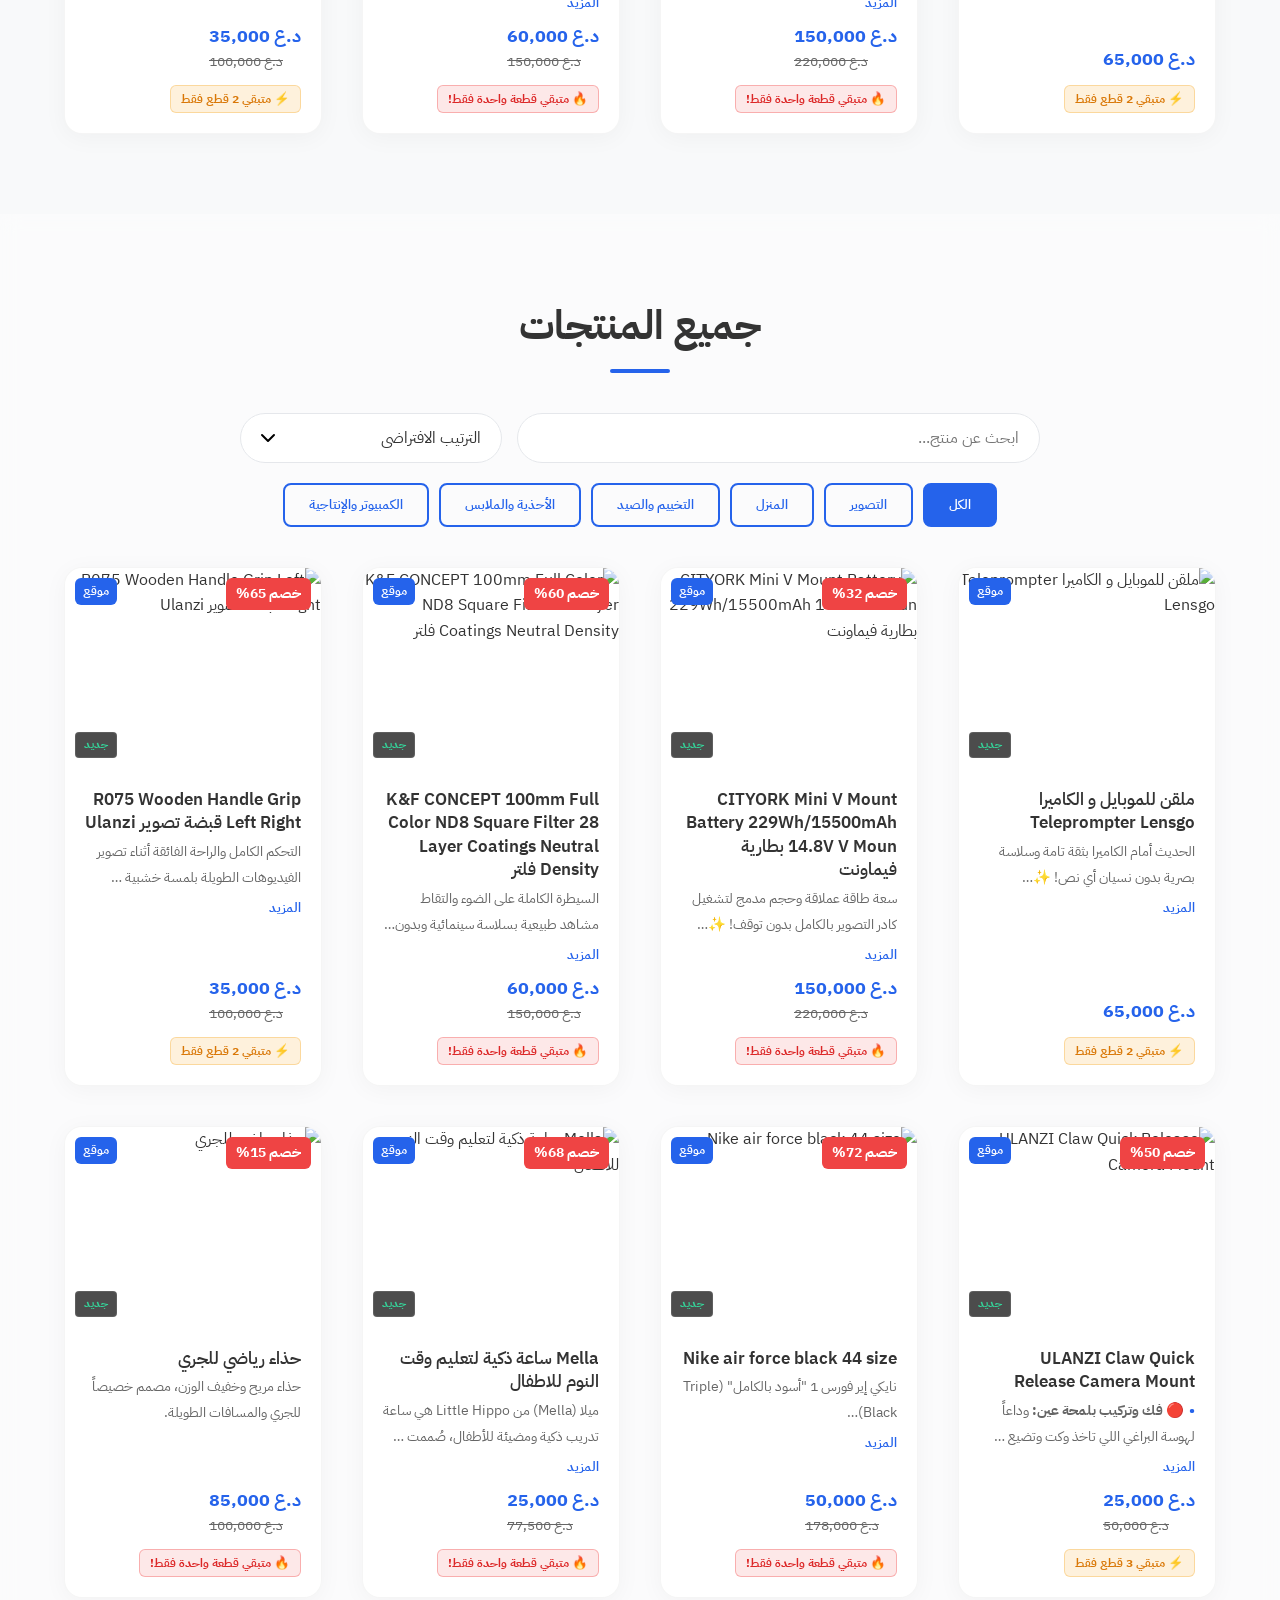
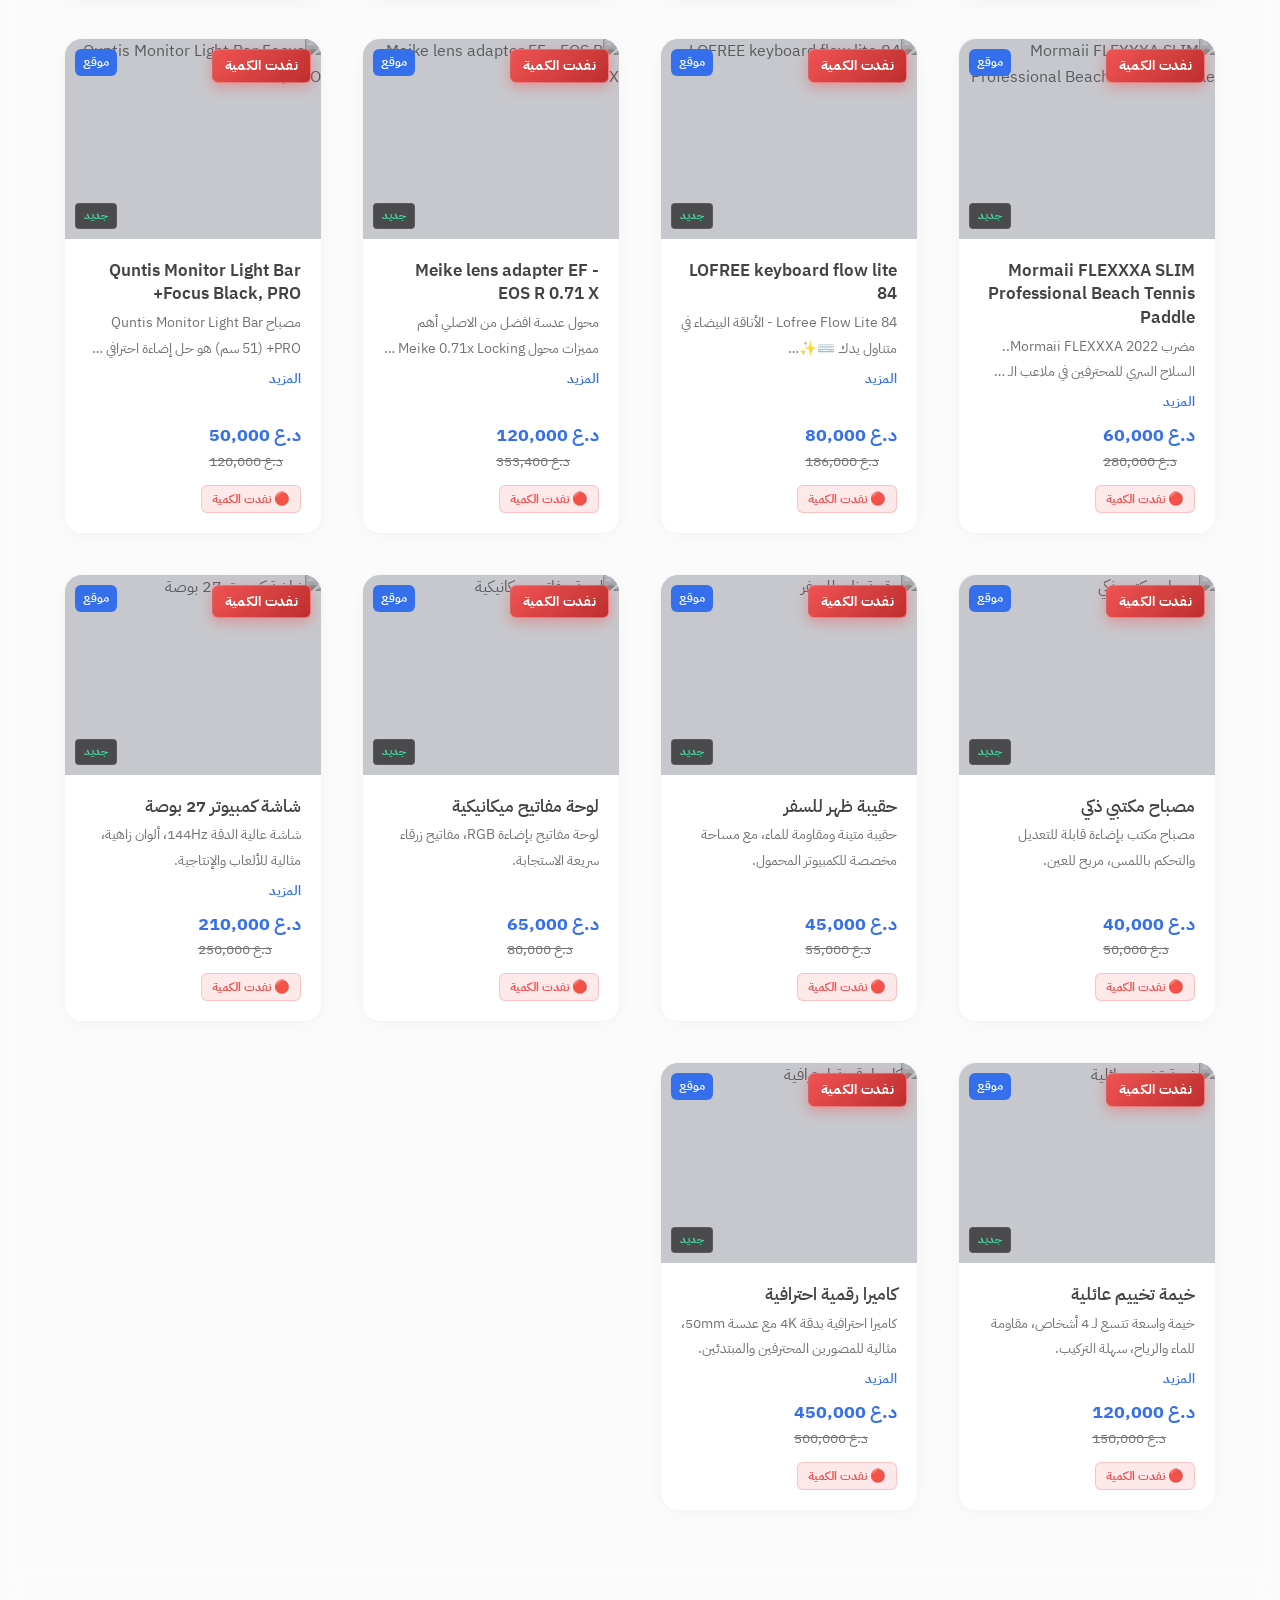
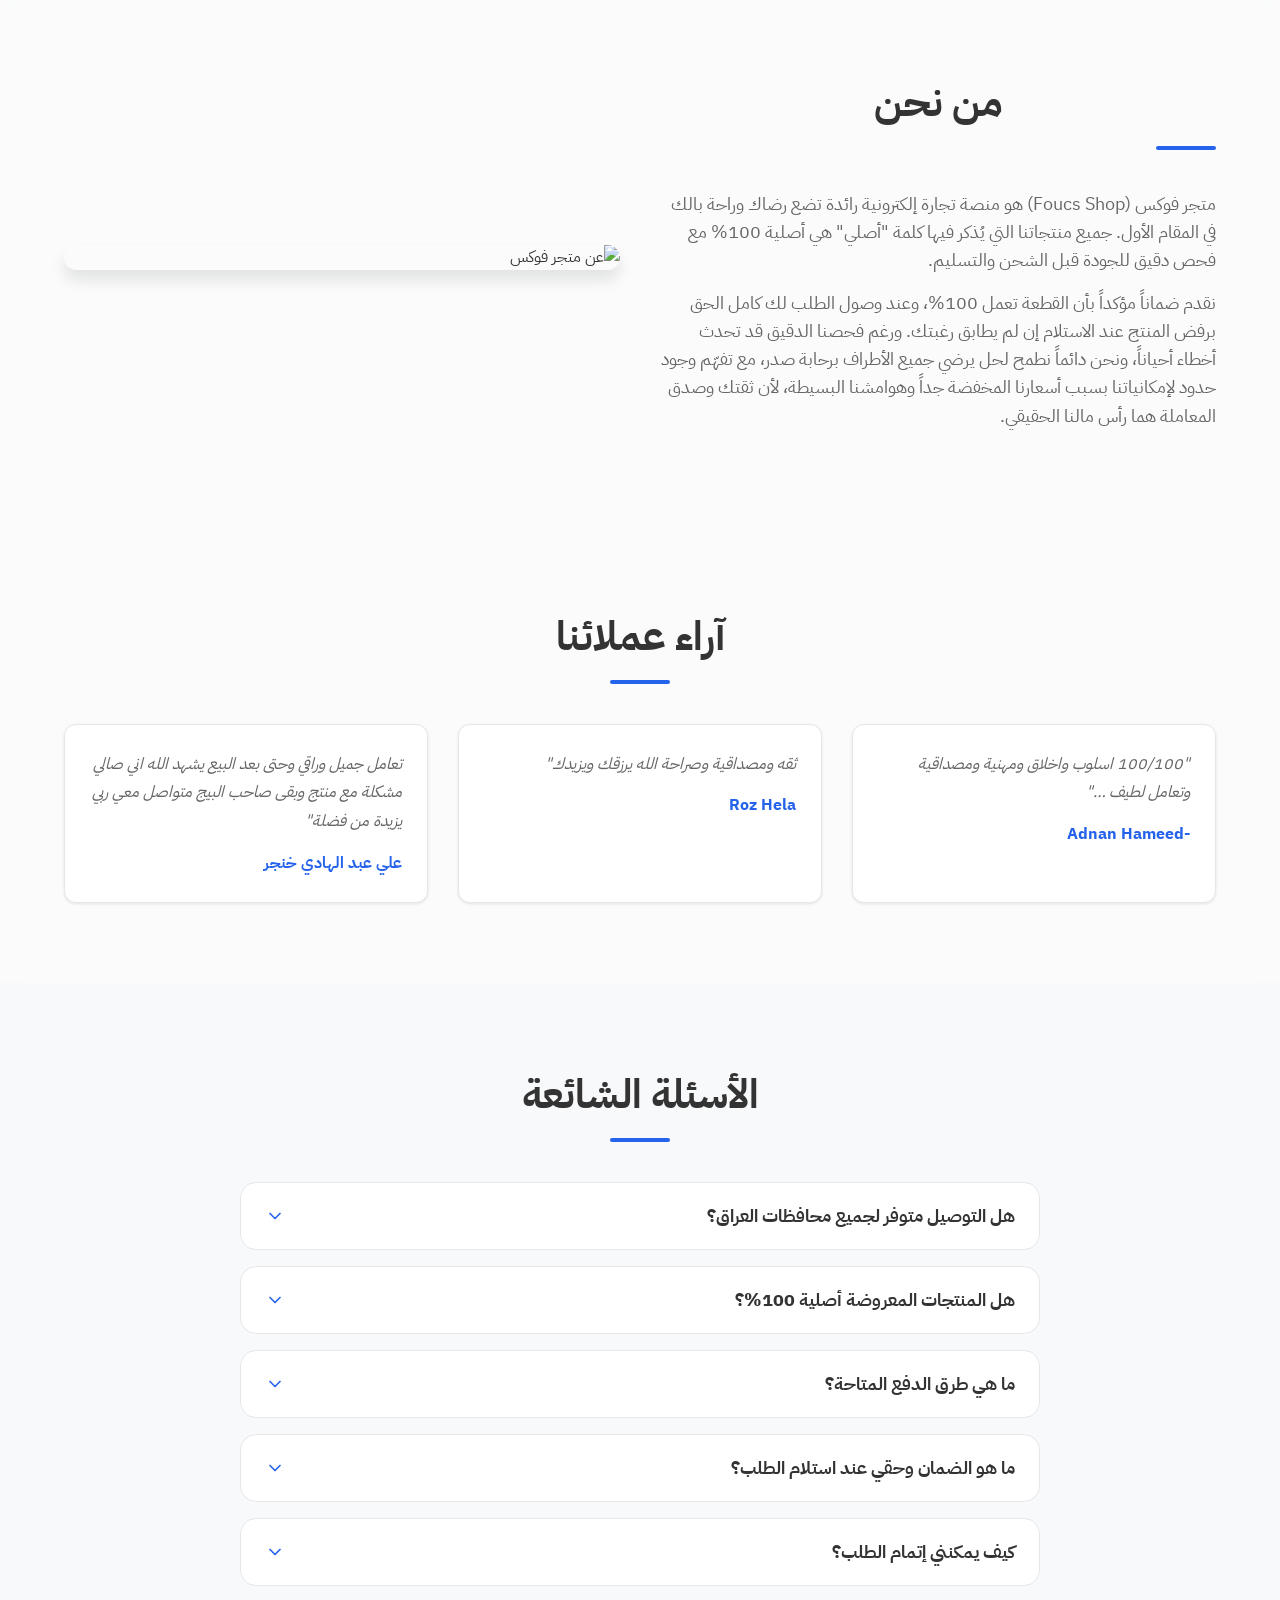
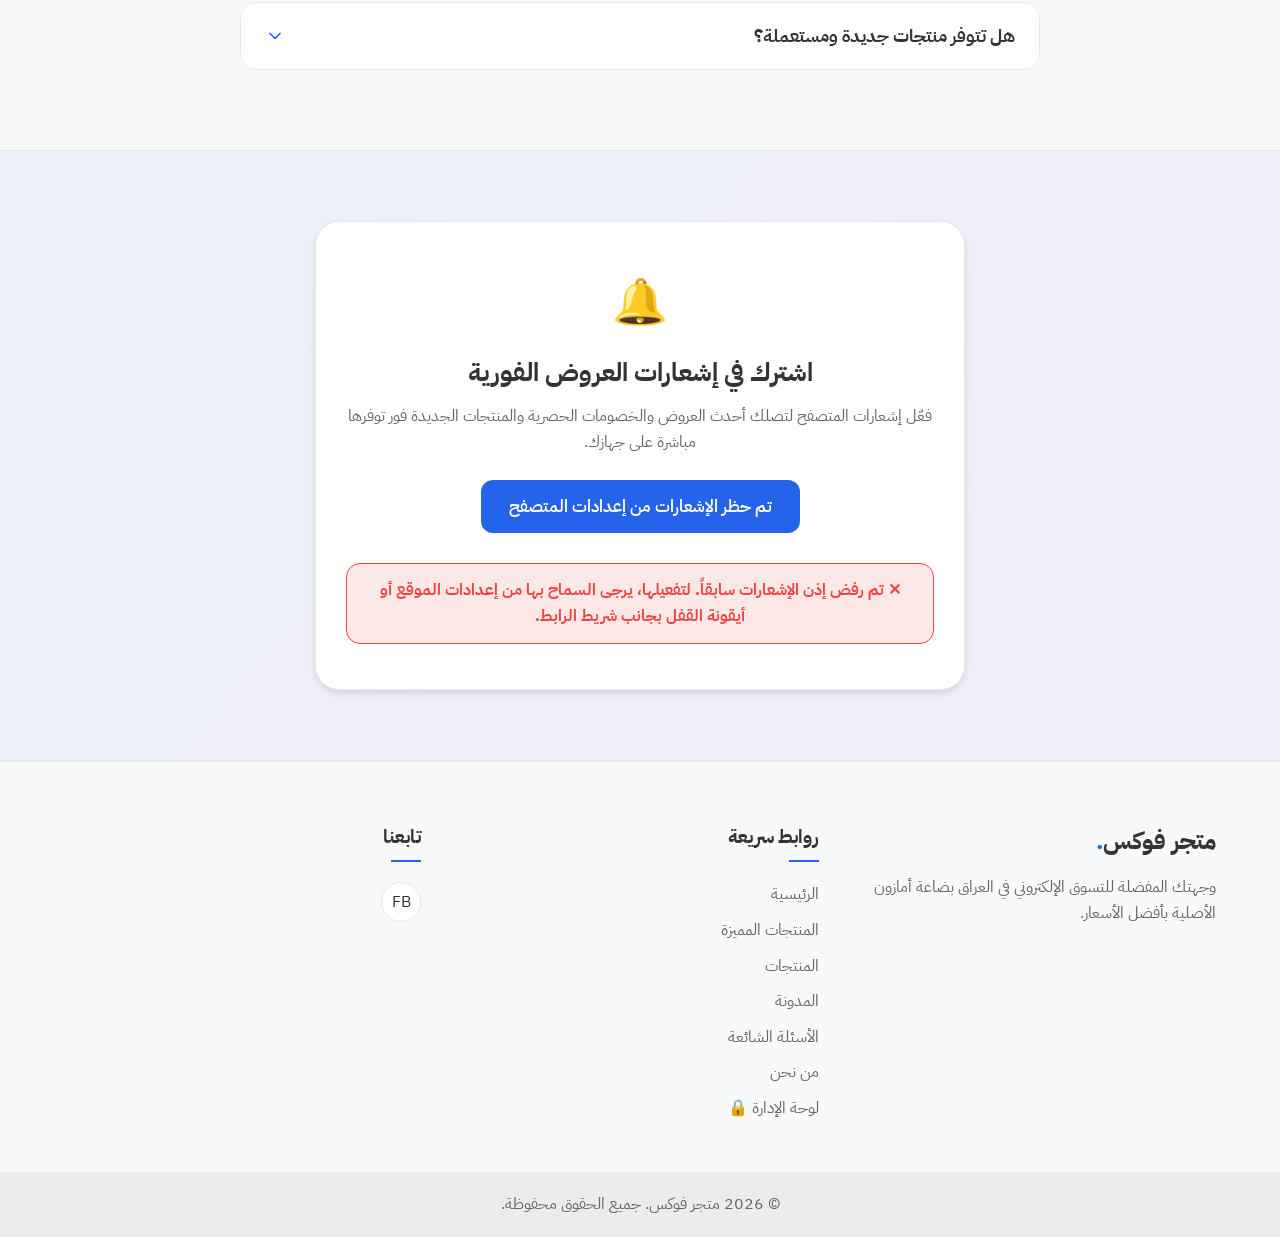
==== commit 8355cf8d: "Add files via upload" ====
--- a/index.html
+++ b/index.html
@@ -561,6 +561,7 @@
     <!-- Scripts -->
     <script src="products.js"></script>
     <script src="blogs.js"></script>
+    <script src="notifications.js"></script>
     <script src="script.js"></script>
 </body>
 
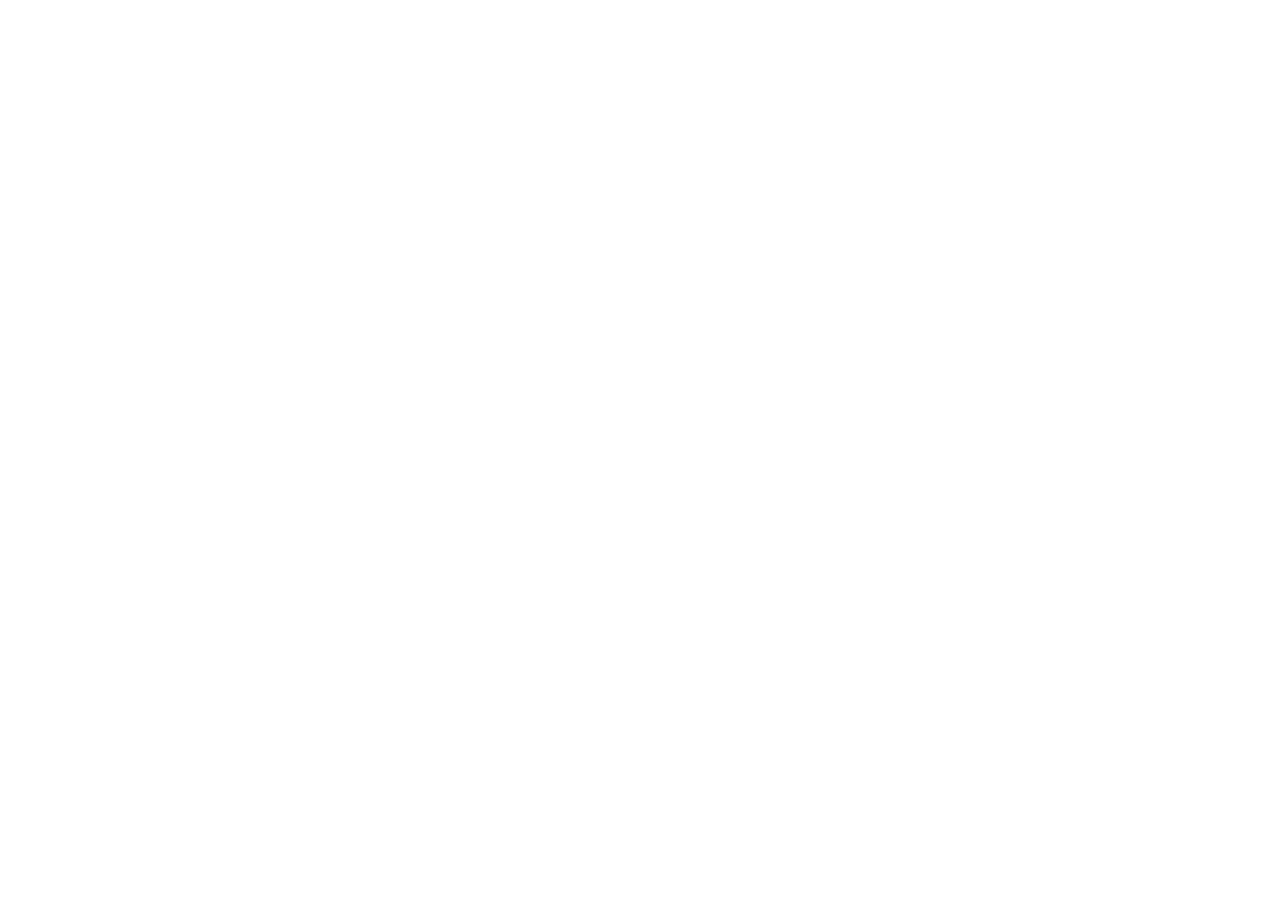
==== commit 01ef93ba: "Add files via upload" ====
--- a/index.html
+++ b/index.html
@@ -4,17 +4,49 @@
 <head>
     <meta charset="UTF-8">
     <meta name="viewport" content="width=device-width, initial-scale=1.0">
-    <title>متجر فوكس | Foucs Shop</title>
-
-    <!-- SEO & Open Graph Meta Tags -->
-    <meta name="description" content="متجر فوكس - وجهتك الأولى للتسوق الإلكتروني للمنزل، التصوير، التخييم، والمزيد.">
-    <meta property="og:title" content="متجر فوكس | Foucs Shop">
-    <meta property="og:description" content="متجر فوكس - تسوق أفضل المنتجات بأفضل الأسعار.">
+    <title>متجر فوكس | Focus Shop - متجرك الأول للتصوير والإلكترونيات في العراق</title>
+
+    <!-- HTTPS Enforcement & Security -->
+    <meta http-equiv="Content-Security-Policy" content="upgrade-insecure-requests">
+    <script>
+        if (location.protocol === 'http:' && location.hostname !== 'localhost' && location.hostname !== '127.0.0.1') {
+            location.replace('https://' + location.hostname + location.pathname + location.search + location.hash);
+        }
+    </script>
+
+    <!-- Canonical URL -->
+    <link rel="canonical" href="https://simon-666.github.io/Focus-Shop/">
+
+    <!-- Robots & Crawler Directives -->
+    <meta name="robots" content="index, follow, max-snippet:-1, max-image-preview:large, max-video-preview:-1">
+    <meta name="googlebot" content="index, follow, max-snippet:-1, max-image-preview:large, max-video-preview:-1">
+    <meta name="bingbot" content="index, follow, max-snippet:-1, max-image-preview:large, max-video-preview:-1">
+
+    <!-- Primary Meta Description & Keywords -->
+    <meta name="description" content="متجر فوكس (Focus Shop) - وجهتك الأولى في العراق لشراء كاميرات التصوير الاحترافية، إكسسوارات الكمبيوتر، بضاعة أمازون الأصلية بخصومات حتى 66%، ومعدات التخييم مع توصيل سريع لجميع المحافظات وضمان تشغيل 100%.">
+    <meta name="keywords" content="متجر فوكس, متجر إلكترونيات العراق, كاميرات بغداد, بضاعة أمازون العراق, إكسسوارات تصوير, عدسات كاميرا, لايت بار Quntis, محول Meike, تسوق أونلاين العراق">
+    <meta name="author" content="Focus Shop - متجر فوكس">
+    <meta name="google-site-verification" content="uy8H8AykwFee5AGngwOMJOdWFexUXfs8b3LkNHMMaAo" />
+
+    <!-- Open Graph (Facebook, WhatsApp, LinkedIn) -->
     <meta property="og:type" content="website">
+    <meta property="og:locale" content="ar_IQ">
+    <meta property="og:site_name" content="متجر فوكس | Focus Shop Iraq">
+    <meta property="og:title" content="متجر فوكس | Focus Shop - متجرك الأول للتصوير والإلكترونيات في العراق">
+    <meta property="og:description" content="تسوق أفضل الكاميرات، إكسسوارات الكمبيوتر، وبضاعة أمازون الأصلية بخصومات استثنائية تصل إلى 66% مع توصيل سريع لباب بيتك في كافة محافظات العراق وضمان تشغيل 100%.">
     <meta property="og:url" content="https://simon-666.github.io/Focus-Shop/">
-    <meta name="google-site-verification" content="uy8H8AykwFee5AGngwOMJOdWFexUXfs8b3LkNHMMaAo" />
     <meta property="og:image" content="https://images.unsplash.com/photo-1472851294608-062f824d29cc?auto=format&fit=crop&w=1200&q=80">
-
+    <meta property="og:image:width" content="1200">
+    <meta property="og:image:height" content="800">
+    <meta property="og:image:alt" content="شعار ومنتجات متجر فوكس في العراق">
+
+    <!-- Twitter Card -->
+    <meta name="twitter:card" content="summary_large_image">
+    <meta name="twitter:title" content="متجر فوكس | Focus Shop - متجرك الأول للتصوير والإلكترونيات في العراق">
+    <meta name="twitter:description" content="تسوق أفضل الكاميرات وإكسسوارات الكمبيوتر وبضاعة أمازون الأصلية بخصومات استثنائية في العراق.">
+    <meta name="twitter:image" content="https://images.unsplash.com/photo-1472851294608-062f824d29cc?auto=format&fit=crop&w=1200&q=80">
+
+    <!-- Fonts Preconnect & Stylesheet -->
     <link rel="preconnect" href="https://fonts.googleapis.com">
     <link rel="preconnect" href="https://fonts.gstatic.com" crossorigin>
     <link href="https://fonts.googleapis.com/css2?family=IBM+Plex+Sans+Arabic:wght@300;400;500;600;700&display=swap" rel="stylesheet">
@@ -28,6 +60,126 @@
     <meta name="apple-mobile-web-app-capable" content="yes">
     <meta name="apple-mobile-web-app-status-bar-style" content="black-translucent">
     <meta name="apple-mobile-web-app-title" content="Focus Shop">
+
+    <!-- Structured Data (JSON-LD) -->
+    <script type="application/ld+json">
+    {
+      "@context": "https://schema.org",
+      "@graph": [
+        {
+          "@type": "WebSite",
+          "@id": "https://simon-666.github.io/Focus-Shop/#website",
+          "url": "https://simon-666.github.io/Focus-Shop/",
+          "name": "متجر فوكس | Focus Shop",
+          "description": "متجرك الأول للتصوير وبضاعة أمازون الأصلية والإلكترونيات في العراق",
+          "inLanguage": "ar",
+          "potentialAction": {
+            "@type": "SearchAction",
+            "target": {
+              "@type": "EntryPoint",
+              "urlTemplate": "https://simon-666.github.io/Focus-Shop/?search={search_term_string}"
+            },
+            "query-input": "required name=search_term_string"
+          }
+        },
+        {
+          "@type": "Store",
+          "@id": "https://simon-666.github.io/Focus-Shop/#store",
+          "name": "متجر فوكس - Focus Shop",
+          "image": "https://images.unsplash.com/photo-1472851294608-062f824d29cc?auto=format&fit=crop&w=1200&q=80",
+          "logo": "https://simon-666.github.io/Focus-Shop/logo.svg",
+          "url": "https://simon-666.github.io/Focus-Shop/",
+          "telephone": "+9647746264867",
+          "priceRange": "IQD",
+          "currenciesAccepted": "IQD",
+          "paymentAccepted": "Cash on Delivery, Zain Cash, Mastercard",
+          "address": {
+            "@type": "PostalAddress",
+            "addressCountry": "IQ",
+            "addressLocality": "Baghdad",
+            "streetAddress": "Baghdad, Iraq"
+          },
+          "geo": {
+            "@type": "GeoCoordinates",
+            "latitude": "33.3152",
+            "longitude": "44.3661"
+          },
+          "openingHoursSpecification": {
+            "@type": "OpeningHoursSpecification",
+            "dayOfWeek": [
+              "Monday",
+              "Tuesday",
+              "Wednesday",
+              "Thursday",
+              "Friday",
+              "Saturday",
+              "Sunday"
+            ],
+            "opens": "00:00",
+            "closes": "23:59"
+          },
+          "sameAs": [
+            "https://www.facebook.com/profile.php?id=61577430766611",
+            "https://wa.me/9647746264867"
+          ]
+        },
+        {
+          "@type": "FAQPage",
+          "@id": "https://simon-666.github.io/Focus-Shop/#faq",
+          "mainEntity": [
+            {
+              "@type": "Question",
+              "name": "هل التوصيل متوفر لجميع محافظات العراق؟",
+              "acceptedAnswer": {
+                "@type": "Answer",
+                "text": "نعم، نوفر توصيل سريع وموثوق لجميع محافظات العراق (بغداد، البصرة، أربيل، الموصل، السليمانية، كركوك، النجف، كربلاء، وباقي المحافظات) حتى باب منزلك."
+              }
+            },
+            {
+              "@type": "Question",
+              "name": "هل المنتجات المعروضة أصلية 100%؟",
+              "acceptedAnswer": {
+                "@type": "Answer",
+                "text": "بكل تأكيد! جميع منتجاتنا التي يتم ذكر كلمة أصلي في مواصفاتها هي 100% أصلية، مع فحص دقيق للجودة قبل الشحن والتسليم لضمان حصولك على أفضل أداء."
+              }
+            },
+            {
+              "@type": "Question",
+              "name": "ما هي طرق الدفع المتاحة؟",
+              "acceptedAnswer": {
+                "@type": "Answer",
+                "text": "الدفع عند الاستلام متاح لجميع الطلبات في كافة المحافظات لضمان راحة بالك، كما ندعم التحويل المالي عبر زين كاش (Zain Cash) والماستركارد."
+              }
+            },
+            {
+              "@type": "Question",
+              "name": "ما هو الضمان وحقي عند استلام الطلب؟",
+              "acceptedAnswer": {
+                "@type": "Answer",
+                "text": "نقدم ضماناً حقيقياً أن القطعة تعمل 100%، وفي حال وصول الطلب لك كامل الحق برفض المنتج عند الاستلام إذا لم ينل رضاك. ورغم الفحص الدقيق قد تحدث أخطاء أحياناً؛ ونحن دائماً نطمح ونبادر لحل يرضي جميع الأطراف بإنصاف."
+              }
+            },
+            {
+              "@type": "Question",
+              "name": "كيف يمكنني إتمام الطلب؟",
+              "acceptedAnswer": {
+                "@type": "Answer",
+                "text": "بكل سهولة، اضغط على أي كارت منتج للاطلاع على الصور والتفاصيل، ثم اضغط على زر شراء الآن عبر واتساب، وسيتواصل معك فريق خدمة العملاء فوراً لتأكيد العنوان والشحن."
+              }
+            },
+            {
+              "@type": "Question",
+              "name": "هل تتوفر منتجات جديدة ومستعملة؟",
+              "acceptedAnswer": {
+                "@type": "Answer",
+                "text": "نعم، نوضح حالة كل قطعة بدقة عبر شارات ملونة (جديد / مستخدم) مع ذكر نسبة النظافة وفترة الاستخدام بكل أمانة وشفافية."
+              }
+            }
+          ]
+        }
+      ]
+    }
+    </script>
 
     <!-- Inline Theme Script (Prevents flash) -->
     <script>
@@ -57,8 +209,8 @@
     <!-- Navigation -->
     <nav class="navbar">
         <div class="nav-container">
-            <a href="#" class="logo">
-                <img src="logo.svg" alt="فوكس لوغو" class="nav-logo">
+            <a href="index.html" class="logo" aria-label="الصفحة الرئيسية لمتجر فوكس">
+                <img src="logo.svg" alt="شعار متجر فوكس الرسمي" class="nav-logo" width="36" height="36">
                 فوكس<span>.</span>
             </a>
 
@@ -232,7 +384,7 @@
             </div>
             <div class="about-image">
                 <img src="https://images.unsplash.com/photo-1556742049-0cfed4f6a45d?auto=format&fit=crop&w=600&q=80"
-                    alt="عن متجر فوكس" loading="lazy">
+                    alt="فريق متجر فوكس لخدمة العملاء في العراق" loading="lazy" decoding="async" width="600" height="400">
             </div>
         </div>
     </section>
@@ -356,7 +508,7 @@
         <div class="container">
             <div class="push-notify-card">
                 <div class="push-notify-bell-icon" id="push-bell-icon">🔔</div>
-                <h3 id="push-title">اشترك في إشعارات العروض الفورية</h3>
+                <h2 class="section-title" id="push-title" style="margin-bottom: 0.75rem;">اشترك في إشعارات العروض الفورية</h2>
                 <p id="push-desc">فعّل إشعارات المتصفح لتصلك أحدث العروض والخصومات الحصرية والمنتجات الجديدة فور توفرها مباشرة على جهازك.</p>
                 <div class="push-actions" id="push-actions">
                     <button type="button" id="btn-enable-push" class="btn btn-primary push-subscribe-btn">
--- a/style.css
+++ b/style.css
@@ -3128,4 +3128,88 @@
     a[href^="#"]:after {
         content: "";
     }
+}
+
+/* ==========================================================================
+   15. Core Web Vitals & Mobile Responsiveness Optimizations (LCP, CLS, INP)
+   ========================================================================== */
+
+/* LCP & INP: Offscreen rendering optimization with content-visibility */
+#about,
+#testimonials,
+#faq,
+#notifications-section {
+    content-visibility: auto;
+    contain-intrinsic-size: 1px 600px;
+}
+
+/* CLS: Prevent layout shift on images by guaranteeing aspect ratios */
+.product-image img,
+.popup-main-img-wrap img {
+    aspect-ratio: 1 / 1;
+    object-fit: cover;
+    width: 100%;
+    height: auto;
+}
+
+.about-image img {
+    aspect-ratio: 3 / 2;
+    object-fit: cover;
+    width: 100%;
+    max-width: 600px;
+    height: auto;
+}
+
+.blog-image img {
+    aspect-ratio: 16 / 9;
+    object-fit: cover;
+    width: 100%;
+    height: auto;
+}
+
+.post-image {
+    aspect-ratio: 2 / 1;
+    object-fit: cover;
+    width: 100%;
+    max-height: 420px;
+}
+
+/* Touch targets optimization: Ensure minimum 48px target size on mobile */
+@media (max-width: 768px) {
+    .btn,
+    .theme-btn,
+    .search-trigger-btn,
+    .faq-question,
+    .contact-menu-item,
+    .category-filters .btn-outline,
+    .nav-links a {
+        min-height: 48px;
+        display: inline-flex;
+        align-items: center;
+        justify-content: center;
+    }
+
+    .hamburger {
+        min-width: 48px;
+        min-height: 48px;
+        display: flex;
+        align-items: center;
+        justify-content: center;
+    }
+
+    /* Prevent accidental horizontal scrolling */
+    html, body {
+        overflow-x: hidden;
+        max-width: 100vw;
+    }
+
+    /* Improve typography scale on small mobile screens */
+    .hero-content h1 {
+        font-size: clamp(1.6rem, 5vw, 2.2rem);
+        line-height: 1.35;
+    }
+
+    .section-title {
+        font-size: clamp(1.4rem, 4vw, 1.85rem);
+    }
 }
